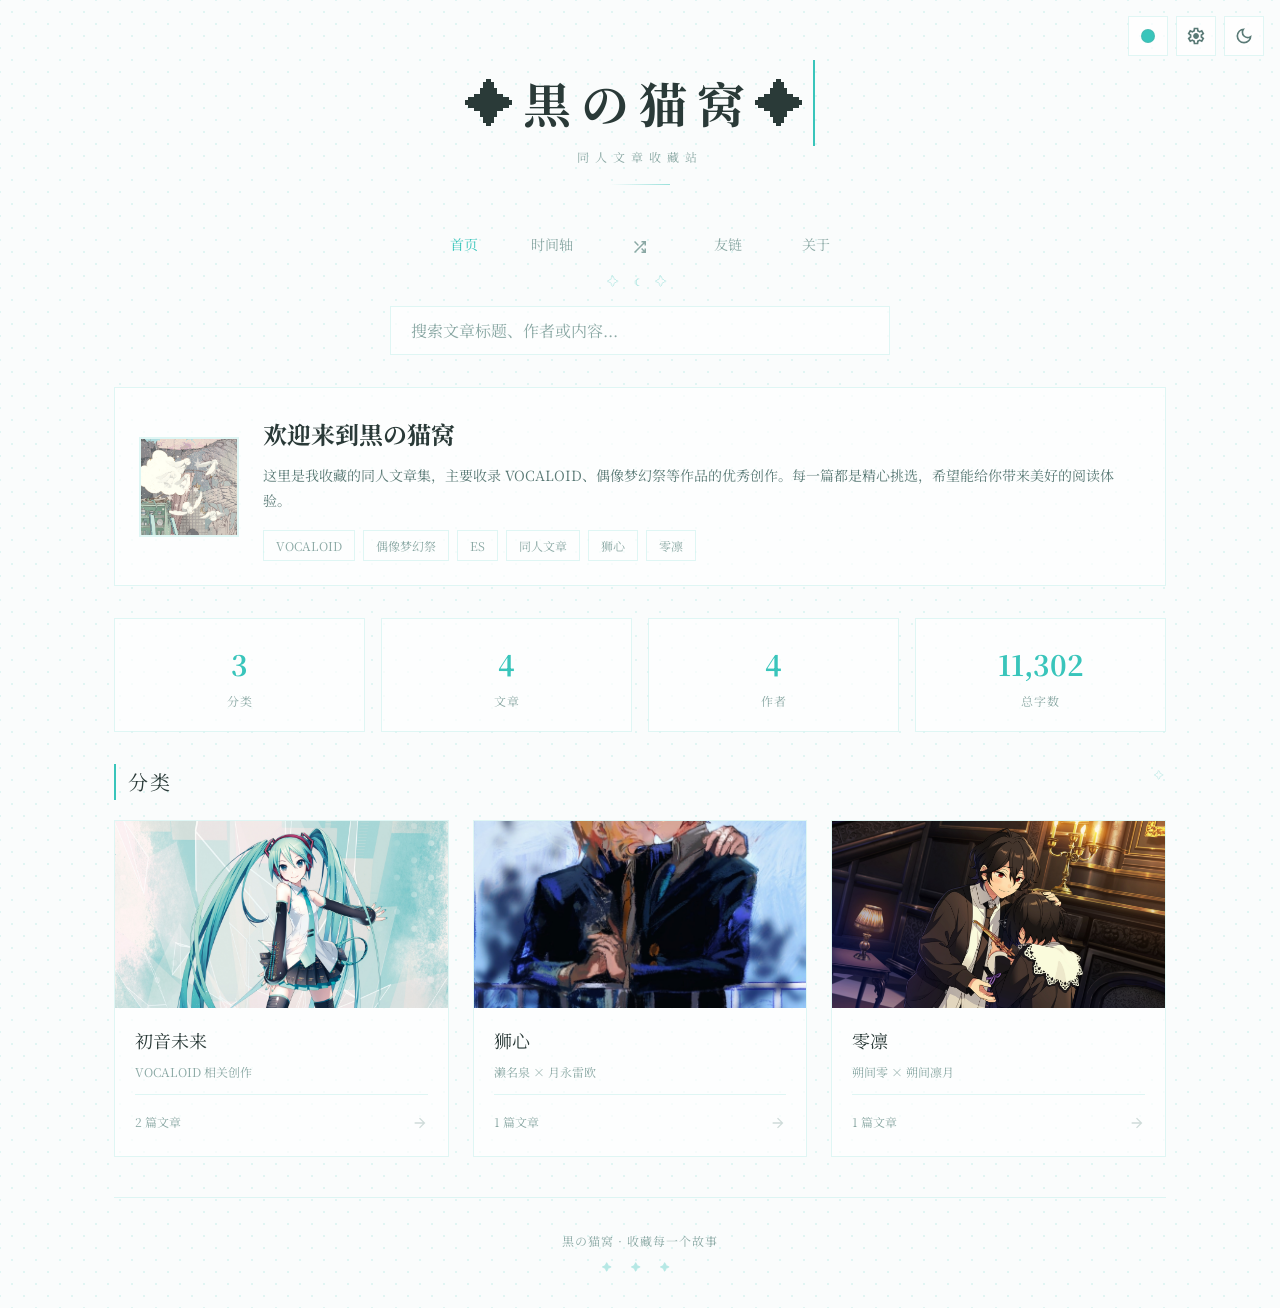
==== index.html @ bf590a75 "修复自定义下拉框滚轮滚动；加载动画恢复显示并增强对比度" ====
<!DOCTYPE html>
<!-- v2026.06.17 -->
<html lang="zh-CN" data-color-scheme="miku"><head>
<meta charset="UTF-8">
<meta name="viewport" content="width=device-width, initial-scale=1.0">
<link rel="icon" type="image/jpeg" href="favicon.jpg">
<meta property="og:title" content="黒の猫窝 - 同人文章收藏站">
<meta property="og:image" content="https://kuronya39.github.io/kuro-no-nekohouse/avatar.png">
<link rel="canonical" href="https://kuronya39.github.io/kuro-no-nekohouse/">
<link rel="preconnect" href="https://fonts.googleapis.com">
<link rel="preconnect" href="https://fonts.gstatic.com" crossorigin="">
<link href="https://fonts.googleapis.com/css2?family=Noto+Serif+SC:wght@400;700&amp;family=Noto+Sans+SC:wght@400;700&amp;family=LXGW+WenKai&amp;display=swap" rel="stylesheet">
<noscript>
<style>
  .loading-overlay { display: none !important; }
  .page { display: block !important; }
  .app-container { opacity: 1 !important; }
  body::after {
    content: '本站需要启用 JavaScript 才能正常运行。请在浏览器设置中开启 JavaScript 后刷新页面。';
    display: block; padding: 40px 20px; text-align: center;
    color: var(--accent-primary); font-size: 1rem; font-family: serif;
    background: #ffffff; position: fixed; inset: 0; z-index: 99999;
  }
</style>
</noscript>

<link rel="stylesheet" href="style.css">
<title>黒の猫窝 - 缓慢更新中</title></head>
<body>
<div class="loading-overlay" id="loadingOverlay">
  <div class="loading-stars" id="loadingStars">
    <span class="star">⋆</span>
    <span class="star"> </span>
    <span class="star">˚</span>
    <span class="star"> </span>
    <span class="star">✩</span>
    <span class="star"> </span>
    <span class="star">｡</span>
    <span class="star">˚</span>
    <span class="star"> </span>
    <span class="star">˚</span>
    <span class="star">☽</span>
    <span class="star">˚</span>
    <span class="star"> </span>
    <span class="star">˚</span>
    <span class="star">｡</span>
    <span class="star"> </span>
    <span class="star">✩</span>
    <span class="star"> </span>
    <span class="star">˚</span>
    <span class="star"> </span>
    <span class="star">⋆</span>
  </div>
  <div class="loading-text">LOADING</div>
  <div class="loading-ellipsis">
    <span class="ellipsis-dot">.</span>
    <span class="ellipsis-dot">.</span>
    <span class="ellipsis-dot">.</span>
  </div>
</div>
<div class="scroll-progress" id="scrollProgress" style="width: 0%;"></div>
<div class="top-toolbar">
  <div class="color-scheme-dropdown" id="colorSchemeDropdown">
    <button class="color-scheme-toggle" id="colorSchemeToggle" title="切换配色" aria-label="切换配色">
      <span class="scheme-current-dot" id="schemeCurrentDot" style="background:#39c5bb"></span>
    </button>
    <div class="color-scheme-menu" id="colorSchemeMenu">
      <button class="scheme-option active" data-scheme="miku" onclick="setColorScheme('miku')"><span class="scheme-dot" style="background:#39c5bb"></span>Miku 青</button>
      <button class="scheme-option" data-scheme="mono" onclick="setColorScheme('mono')"><span class="scheme-dot" style="background:linear-gradient(135deg,#111 50%,#eee 50%)"></span>墨黑白</button>
      <button class="scheme-option" data-scheme="rose" onclick="setColorScheme('rose')"><span class="scheme-dot" style="background:#F23172"></span>蔷薇粉</button>
      <button class="scheme-option" data-scheme="coral" onclick="setColorScheme('coral')"><span class="scheme-dot" style="background:linear-gradient(135deg,#ED6D52 50%,#BADBF2 50%)"></span>珊瑚橘</button>
      <button class="scheme-option" data-scheme="night" onclick="setColorScheme('night')"><span class="scheme-dot" style="background:linear-gradient(135deg,#001E44 50%,#46266E 50%)"></span>深夜蓝</button>
    </div>
  </div>
  <button class="admin-toggle" id="adminToggle" title="管理" aria-label="管理面板"><svg class="ms-icon" width="20" height="20" viewBox="0 -960 960 960" fill="currentColor" aria-hidden="true" focusable="false"><path d="m370-80-16-128q-13-5-24.5-12T307-235l-119 50L78-375l103-78q-1-7-1-13.5v-27q0-6.5 1-13.5L78-585l110-190 119 50q11-8 23-15t24-12l16-128h220l16 128q13 5 24.5 12t22.5 15l119-50 110 190-103 78q1 7 1 13.5v27q0 6.5-2 13.5l103 78-110 190-118-50q-11 8-23 15t-24 12L590-80H370Zm70-80h79l14-106q31-8 57.5-23.5T639-327l99 41 39-68-86-65q5-14 7-29.5t2-31.5q0-16-2-31.5t-7-29.5l86-65-39-68-99 42q-22-23-48.5-38.5T533-694l-13-106h-79l-14 106q-31 8-57.5 23.5T321-633l-99-41-39 68 86 64q-5 15-7 30t-2 32q0 16 2 31t7 30l-86 65 39 68 99-42q22 23 48.5 38.5T427-266l13 106Zm42-180q58 0 99-41t41-99q0-58-41-99t-99-41q-59 0-99.5 41T342-480q0 58 40.5 99t99.5 41Zm-2-140Z"/></svg></button>
  <button class="theme-toggle" id="themeToggle" title="切换主题" aria-label="切换主题"><svg class="ms-icon" width="20" height="20" viewBox="0 -960 960 960" fill="currentColor" aria-hidden="true" focusable="false"><path d="M480-120q-150 0-255-105T120-480q0-150 105-255t255-105q14 0 27.5 1t26.5 3q-41 29-65.5 75.5T444-660q0 90 63 153t153 63q55 0 101-24.5t75-65.5q2 13 3 26.5t1 27.5q0 150-105 255T480-120Zm0-80q88 0 158-48.5T740-375q-20 5-40 8t-40 3q-123 0-209.5-86.5T364-660q0-20 3-40t8-40q-78 32-126.5 102T200-480q0 116 82 198t198 82Zm-10-270Z"/></svg></button>
</div>
<button class="back-to-top" id="backToTop" title="返回顶部" aria-label="返回顶部"><svg class="ms-icon" width="20" height="20" viewBox="0 -960 960 960" fill="currentColor" aria-hidden="true" focusable="false"><path d="M440-160v-487L216-423l-56-57 320-320 320 320-56 57-224-224v487h-80Z"/></svg></button>

<!-- ARIA Live Region for screen readers -->
<div id="ariaLive" class="sr-only" aria-live="polite" aria-atomic="true"></div>

<!-- Login Modal -->
<div class="login-modal" id="loginModal" role="dialog" aria-modal="true" aria-labelledby="loginTitle">
  <div class="login-box">
    <h3 id="loginTitle">管理员验证</h3>
    <input type="password" id="adminPassword" placeholder="输入密码" aria-label="管理员密码">
    <button class="admin-btn" style="width:100%;margin:0;" onclick="doLogin()">进入管理</button>
    <p style="margin-top:12px;font-size:0.75rem;color:var(--text-muted);">请输入管理员密码</p>
  </div>
</div>

<!-- Admin Drawer -->
<div class="admin-drawer-overlay" id="adminOverlay" onclick="closeAdmin()"></div>
<div class="admin-drawer" id="adminDrawer" role="dialog" aria-modal="true" aria-labelledby="adminDrawerTitle">
  <div class="admin-drawer-header">
    <h3 id="adminDrawerTitle"><svg class="ms-icon" width="16" height="16" viewBox="0 -960 960 960" fill="currentColor" aria-hidden="true" focusable="false"><path d="m354-287 126-76 126 77-33-144 111-96-146-13-58-136-58 135-146 13 111 97-33 143ZM233-120l65-281L80-590l288-25 112-265 112 265 288 25-218 189 65 281-247-149-247 149Zm247-350Z"/></svg> 管理面板</h3>
    <button class="admin-drawer-close" onclick="closeAdmin()" aria-label="关闭管理面板"><svg class="ms-icon" width="16" height="16" viewBox="0 -960 960 960" fill="currentColor" aria-hidden="true" focusable="false"><path d="m256-200-56-56 224-224-224-224 56-56 224 224 224-224 56 56-224 224 224 224-56 56-224-224-224 224Z"/></svg></button>
  </div>
  <div class="admin-drawer-body">
    <div class="admin-tabs" style="flex-wrap:wrap;">
      <button class="admin-tab active" onclick="switchAdminTab(this, 'site')">站点设置</button>
      <button class="admin-tab" onclick="switchAdminTab(this, 'categories')">分类管理</button>
      <button class="admin-tab" onclick="switchAdminTab(this, 'add')">添加文章</button>
      <button class="admin-tab" onclick="switchAdminTab(this, 'edit')">编辑文章</button>
      <button class="admin-tab" onclick="switchAdminTab(this, 'about')">关于页</button>
      <button class="admin-tab" onclick="switchAdminTab(this, 'timeline')">时间轴</button>
      <button class="admin-tab" onclick="switchAdminTab(this, 'links')">友链</button>
    </div>
    <div class="admin-io-bar">
      <span id="githubSyncStatus" style="font-size: 0.75rem; color: var(--accent-primary);">● 已同步</span>
      <button class="admin-btn small" onclick="exportData()">导出数据</button>
      <button class="admin-btn small secondary" onclick="document.getElementById('importFile').click()">导入数据</button>
      <input type="file" id="importFile" accept=".json" style="display:none" onchange="importData(event)">
    </div>
    <div class="admin-token-bar">
      <label style="font-size:0.7rem;color:var(--text-muted);white-space:nowrap;">GitHub 令牌</label>
      <input type="password" id="githubTokenInput" placeholder="ghp_..." style="flex:1;padding:4px 8px;font-size:0.75rem;border:1px solid var(--border-light);background:var(--bg-primary);color:var(--text-primary);font-family:monospace;">
      <button class="admin-btn small" onclick="saveGitHubToken()">保存令牌</button>
    </div>

    <!-- Tab: 站点设置 -->
    <div class="admin-tab-content active" id="adminTabSite">
      <div class="admin-section-group">
        <div class="admin-section-title">基本信息</div>
        <div class="admin-about-section">
          <label>站点名称</label>
          <input type="text" id="cfgSiteName" placeholder="站点名称">
        </div>
        <div class="admin-about-section">
          <label>站点副标题</label>
          <input type="text" id="cfgSiteSubtitle" placeholder="站点副标题">
        </div>
        <div class="admin-about-section">
          <label>首页标题</label>
          <input type="text" id="cfgHeroTitle" placeholder="欢迎来到...">
        </div>
        <div class="admin-about-section">
          <label>首页介绍</label>
          <textarea id="cfgHeroDesc" placeholder="首页介绍文字" style="min-height:60px;resize:vertical;"></textarea>
        </div>
        <div class="admin-about-section">
          <label>首页标签 <span style="color:var(--text-muted);font-size:0.7rem;">用逗号分隔</span></label>
          <input type="text" id="cfgHeroTags" placeholder="VOCALOID,偶像梦幻祭,ES">
        </div>
        <div class="admin-about-section">
          <label>页脚文字</label>
          <input type="text" id="cfgFooterText" placeholder="页脚文字">
        </div>
      </div>
      </div>
      <button class="admin-btn" onclick="saveSiteConfig()">保存站点设置</button>
    </div>

    <!-- Tab: 分类管理 -->
    <div class="admin-tab-content" id="adminTabCategories">
      <div id="adminCategoryList"></div>
      <div style="margin-top:16px;padding-top:16px;border-top:1px solid var(--border-light);">
        <div class="admin-section-title" style="margin-bottom:12px;">添加新分类</div>
        <div class="admin-about-section">
          <label>分类 ID <span style="color:var(--text-muted);font-size:0.7rem;">英文，如 miku</span></label>
          <input type="text" id="newCatId" placeholder="miku">
        </div>
        <div class="admin-about-section">
          <label>分类名称</label>
          <input type="text" id="newCatName" placeholder="初音未来">
        </div>
        <div class="admin-about-section">
          <label>分类描述</label>
          <input type="text" id="newCatDesc" placeholder="VOCALOID 相关创作">
        </div>
        <button class="admin-btn" onclick="addCategory()">添加分类</button>
      </div>
    </div>

    <!-- Tab: 添加文章 -->
    <div class="admin-tab-content" id="adminTabAdd">
      <div class="admin-form-row">
        <label>文章标题 <span style="color:var(--accent-rose);font-size:0.7rem;">*必填</span></label>
        <input type="text" id="adminTitle" placeholder="输入文章的标题">
      </div>
      <div class="admin-form-row">
        <label>作者名字 <span style="color:var(--accent-rose);font-size:0.7rem;">*必填</span></label>
        <input type="text" id="adminAuthor" placeholder="输入作者的名字">
      </div>
      <div class="admin-form-row">
        <label>所属分类 <span style="color:var(--text-muted);font-size:0.7rem;">选择文章属于哪个圈子</span></label>
        <select id="adminCategory"></select>
      </div>
      <div class="admin-form-row">
        <label>标签 <span style="color:var(--text-muted);font-size:0.7rem;">用逗号分隔多个标签，如：甜文,短篇,HE</span></label>
        <input type="text" id="adminTags" placeholder="甜文,短篇">
      </div>
      <div class="admin-form-row">
        <label>前言/备注 <span style="color:var(--text-muted);font-size:0.7rem;">可选，会在正文前显示</span></label>
        <textarea id="adminPreface" class="admin-textarea" placeholder="输入前言或备注（可选）" rows="3"></textarea>
      </div>
      <div class="admin-form-row">
        <label>字数 <span id="wordCountHint" style="color:var(--accent-primary);font-size:0.7rem;">已自动计算：0 字</span></label>
        <input type="number" id="adminWords" placeholder="留空则自动计算" readonly="" style="background:var(--bg-secondary);color:var(--text-muted);">
      </div>
      <!-- 章节管理区域 -->
      <div class="admin-form-row">
        <label>章节管理 <span style="color:var(--text-muted);font-size:0.7rem;">管理文章的章节内容</span></label>
        <div class="chapter-manager" id="addChapterManager">
          <div class="chapter-manager-title">
            <span>章节列表</span>
            <button class="chapter-add-btn" style="width:auto;" onclick="addChapterField('add')">+ 添加章节</button>
          </div>
          <div id="addChapterList"></div>
        </div>
      </div>
      <button class="admin-btn" onclick="addNovel()">添加文章</button>
      <button class="admin-btn secondary" onclick="clearAdminForm()">清空</button>
    </div>

    <!-- Tab: 编辑文章 -->
    <div class="admin-tab-content" id="adminTabEdit">
      <div id="adminEditNovelList"></div>
    </div>

    <!-- Tab: 关于页 -->
    <div class="admin-tab-content" id="adminTabAbout">
      <div class="admin-about-section">
        <label>圈名</label>
        <input type="text" id="aboutCircleName" placeholder="例如：黒 / 黑喵子">
      </div>
      <div class="admin-about-section">
        <label>个人简介</label>
        <input type="text" id="aboutBio" placeholder="例如：@kuro_nekoko · 同人文章收藏">
      </div>
      <div class="admin-section-group">
        <div class="admin-section-title">VOCALOID</div>
        <div id="adminVocaloidTags"></div>
        <button class="admin-btn" style="margin-top:8px;padding:6px 14px;font-size:0.8rem;" onclick="addInterestTag('vocaloid')">+ 添加标签</button>
      </div>
      <div class="admin-section-group">
        <div class="admin-section-title">偶像梦幻祭</div>
        <div id="adminEnsembleTags"></div>
        <button class="admin-btn" style="margin-top:8px;padding:6px 14px;font-size:0.8rem;" onclick="addInterestTag('ensemble')">+ 添加标签</button>
      </div>
      <div class="admin-section-group">
        <div class="admin-section-title">NITRO+CHiRAL</div>
        <div id="adminNitroTags"></div>
        <button class="admin-btn" style="margin-top:8px;padding:6px 14px;font-size:0.8rem;" onclick="addInterestTag('nitro')">+ 添加标签</button>
      </div>
      <div class="admin-about-section"><label>其他兴趣</label><input type="text" id="aboutOther"></div>
      <div class="admin-section-group">
        <div class="admin-section-title">社交链接</div>
        <div class="admin-about-section"><label>QQ</label><input type="text" id="aboutLinkQQ"></div>
        <div class="admin-about-section"><label>哔哩哔哩</label><input type="text" id="aboutLinkBili"></div>
        <div class="admin-about-section"><label>GitHub</label><input type="text" id="aboutLinkGithub"></div>
        <div class="admin-about-section"><label>微博</label><input type="text" id="aboutLinkWeibo"></div>
        <div class="admin-about-section"><label>小红书</label><input type="text" id="aboutLinkXiaohongshu"></div>
        <div class="admin-about-section"><label>X</label><input type="text" id="aboutLinkX"></div>
      </div>
      <button class="admin-btn" onclick="saveAboutData()">保存关于页</button>
    </div>

    <!-- Tab: 时间轴 -->
    <div class="admin-tab-content" id="adminTabTimeline">
      <div id="adminTimelineList"></div>
      <div style="margin-top:16px;padding-top:16px;border-top:1px solid var(--border-light);">
        <div class="admin-section-title" style="margin-bottom:12px;">添加新事件</div>
        <div class="admin-about-section"><label>日期</label><input type="date" id="newTlDate"></div>
        <div class="admin-about-section"><label>标题</label><input type="text" id="newTlTitle" placeholder="事件标题"></div>
        <div class="admin-about-section"><label>描述</label><input type="text" id="newTlDesc" placeholder="事件描述"></div>
        <button class="admin-btn" onclick="addTimelineEvent()">添加事件</button>
      </div>
    </div>

    <!-- Tab: 友链 -->
    <div class="admin-tab-content" id="adminTabLinks">
      <div id="adminLinksList"></div>
      <div style="margin-top:16px;padding-top:16px;border-top:1px solid var(--border-light);">
        <div class="admin-section-title" style="margin-bottom:12px;">添加新友链</div>
        <div class="admin-about-section"><label>名称</label><input type="text" id="newLinkTitle" placeholder="站点名称"></div>
        <div class="admin-about-section"><label>图标文字 <span style="color:var(--text-muted);font-size:0.7rem;">2-3个字</span></label><input type="text" id="newLinkIcon" placeholder="LOF"></div>
        <div class="admin-about-section"><label>描述</label><input type="text" id="newLinkDesc" placeholder="站点描述"></div>
        <div class="admin-about-section"><label>链接</label><input type="text" id="newLinkUrl" placeholder="https://..."></div>
        <button class="admin-btn" onclick="addLink()">添加友链</button>
      </div>
    </div>

  </div>


<div class="app-container">
  <header class="site-header">
    <h1 class="site-title kinetic-text" id="siteTitleEl" style="overflow: visible; white-space: normal; border-right: none; animation: auto ease 0s 1 normal none running none;"><span>✦</span><span>黒</span><span>の</span><span>猫</span><span>窝</span><span>✦</span></h1>
    <p class="site-subtitle" id="siteSubtitleEl">缓慢更新中</p>
    <div class="site-divider"></div>
  </header>

  <nav class="nav-bar" role="navigation" aria-label="主导航">
    <button class="nav-btn active" data-page="home">首页</button>
    <button class="nav-btn" data-page="timeline">时间轴</button>
    <button class="nav-btn random-btn" onclick="goToRandomNovel()" title="随机文章"><svg class="ms-icon" width="18" height="18" viewBox="0 -960 960 960" fill="currentColor" aria-hidden="true" focusable="false"><path d="M560-160v-80h104L537-367l57-57 126 126v-102h80v240H560Zm-344 0-56-56 504-504H560v-80h240v240h-80v-104L216-160Zm151-377L160-744l56-56 207 207-56 56Z"/></svg></button>
    <button class="nav-btn" data-page="links">友链</button>
    <button class="nav-btn" data-page="about">关于</button>
  </nav>

  <main id="main-content" tabindex="-1">
  <!-- ===== HOME PAGE ===== -->
  <section class="page active" id="page-home" aria-label="首页">
    <div class="search-container">
      <input type="text" class="search-input" id="searchInput" placeholder="搜索文章标题、作者或内容..." aria-label="搜索文章">
      <span class="search-icon" aria-hidden="true"></span>
      <div class="search-results" id="searchResults"><div class="search-empty">没有找到匹配的内容</div></div>
    </div>

    <div class="hero-section" id="heroSection" style="opacity: 1; transition: opacity 0.6s cubic-bezier(0.16, 1, 0.3, 1);">
      <img class="hero-avatar avatar-wrapper" src="avatar.png" alt="头像" style="opacity: 1; transform: scale(1) rotate(0deg); transition: opacity 0.5s cubic-bezier(0.34, 1.56, 0.64, 1), transform 0.6s cubic-bezier(0.34, 1.56, 0.64, 1);">
      <div class="hero-content" style="opacity: 1; transform: translateY(0px); transition: opacity 0.5s, transform 0.5s cubic-bezier(0.16, 1, 0.3, 1);">
        <h2 id="heroTitle">欢迎来到黒の猫窝</h2>
        <p id="heroDesc">目前主要用于存放小说。</p>
        <div class="hero-tags" id="heroTags" style="opacity: 1; transform: translateY(0px); transition: opacity 0.5s, transform 0.5s cubic-bezier(0.16, 1, 0.3, 1);"><span class="hero-tag">初音未来</span><span class="hero-tag">狮心</span><span class="hero-tag">零凛</span></div>
      </div>
    </div>

    <div class="stats-row" id="statsRow"><div class="stat-item visible" style="opacity: 1; transform: translateY(0px); transition: opacity 0.5s, transform 0.5s;"><div class="stat-number" data-target="6" data-format="0">6</div><div class="stat-label">分类</div></div><div class="stat-item visible" style="opacity: 1; transform: translateY(0px); transition: opacity 0.5s, transform 0.5s;"><div class="stat-number" data-target="6" data-format="0">6</div><div class="stat-label">文章</div></div><div class="stat-item visible" style="opacity: 1; transform: translateY(0px); transition: opacity 0.5s, transform 0.5s;"><div class="stat-number" data-target="6" data-format="0">6</div><div class="stat-label">作者</div></div><div class="stat-item visible" style="opacity: 1; transform: translateY(0px); transition: opacity 0.5s, transform 0.5s;"><div class="stat-number" data-target="40889" data-format="1">40,889</div><div class="stat-label">总字数</div></div></div>

    <div class="section-title">分类</div>
    <div class="category-grid" id="categoryGrid"><div class="category-card" role="button" tabindex="0" aria-label="初音未来分类，2篇文章" style="opacity: 1; transform: translateY(0px); transition: opacity 0.5s, transform 0.5s;"><img src="miku.jpg" alt="初音未来分类封面" class="category-image"><div class="category-body">
      <div class="category-name">初音未来</div>
      <div class="category-desc">VOCALOID 相关创作</div>
      <div class="category-footer">
        <span class="category-count">2 篇文章</span>
        <span class="category-arrow"><svg class="ms-icon" width="16" height="16" viewBox="0 -960 960 960" fill="currentColor" aria-hidden="true" focusable="false"><path d="M647-440H160v-80h487L423-744l57-56 320 320-320 320-57-56 224-224Z"/></svg></span>
      </div>
    </div></div><div class="category-card" role="button" tabindex="0" aria-label="狮心分类，1篇文章" style="opacity: 1; transform: translateY(0px); transition: opacity 0.5s, transform 0.5s;"><img src="izumileo.jpg" alt="狮心分类封面" class="category-image"><div class="category-body">
      <div class="category-name">狮心</div>
      <div class="category-desc">濑名泉 × 月永雷欧</div>
      <div class="category-footer">
        <span class="category-count">1 篇文章</span>
        <span class="category-arrow"><svg class="ms-icon" width="16" height="16" viewBox="0 -960 960 960" fill="currentColor" aria-hidden="true" focusable="false"><path d="M647-440H160v-80h487L423-744l57-56 320 320-320 320-57-56 224-224Z"/></svg></span>
      </div>
    </div></div><div class="category-card" role="button" tabindex="0" aria-label="零凛分类，2篇文章" style="opacity: 1; transform: translateY(0px); transition: opacity 0.5s, transform 0.5s;"><img src="reiritsu.jpg" alt="零凛分类封面" class="category-image"><div class="category-body">
      <div class="category-name">零凛</div>
      <div class="category-desc">朔间零 × 朔间凛月</div>
      <div class="category-footer">
        <span class="category-count">2 篇文章</span>
        <span class="category-arrow"><svg class="ms-icon" width="16" height="16" viewBox="0 -960 960 960" fill="currentColor" aria-hidden="true" focusable="false"><path d="M647-440H160v-80h487L423-744l57-56 320 320-320 320-57-56 224-224Z"/></svg></span>
      </div>
    </div></div><div class="category-card" role="button" tabindex="0" aria-label="六甲央田分类，1篇文章" style="opacity: 1; transform: translateY(0px); transition: opacity 0.5s, transform 0.5s;"><img src="vol6.jpg" alt="六甲央田分类封面" class="category-image"><div class="category-body">
      <div class="category-name">六甲央田</div>
      <div class="category-desc">六甲绫人 × 央田寻</div>
      <div class="category-footer">
        <span class="category-count">1 篇文章</span>
        <span class="category-arrow"><svg class="ms-icon" width="16" height="16" viewBox="0 -960 960 960" fill="currentColor" aria-hidden="true" focusable="false"><path d="M647-440H160v-80h487L423-744l57-56 320 320-320 320-57-56 224-224Z"/></svg></span>
      </div>
    </div></div><div class="category-card" role="button" tabindex="0" aria-label="什三地球分类，0篇文章" style="opacity: 1; transform: translateY(0px); transition: opacity 0.5s, transform 0.5s;"><img src="vol13.jpg" alt="什三地球分类封面" class="category-image"><div class="category-body">
      <div class="category-name">什三地球</div>
      <div class="category-desc">炼谷什三 × 山本地球</div>
      <div class="category-footer">
        <span class="category-count">0 篇文章</span>
        <span class="category-arrow"><svg class="ms-icon" width="16" height="16" viewBox="0 -960 960 960" fill="currentColor" aria-hidden="true" focusable="false"><path d="M647-440H160v-80h487L423-744l57-56 320 320-320 320-57-56 224-224Z"/></svg></span>
      </div>
    </div></div><div class="category-card" role="button" tabindex="0" aria-label="海岛统吾分类，0篇文章" style="opacity: 1; transform: translateY(0px); transition: opacity 0.5s, transform 0.5s;"><img src="vol15.jpg" alt="海岛统吾分类封面" class="category-image"><div class="category-body">
      <div class="category-name">海岛统吾</div>
      <div class="category-desc">高江统吾 × 海岛涟</div>
      <div class="category-footer">
        <span class="category-count">0 篇文章</span>
        <span class="category-arrow"><svg class="ms-icon" width="16" height="16" viewBox="0 -960 960 960" fill="currentColor" aria-hidden="true" focusable="false"><path d="M647-440H160v-80h487L423-744l57-56 320 320-320 320-57-56 224-224Z"/></svg></span>
      </div>
    </div></div></div>
  </section>

  <!-- ===== CATEGORY PAGE ===== -->
  <section class="page" id="page-category" aria-label="分类页面">
    <button class="back-btn" onclick="showPage('home')">← 返回</button>
    <div id="categoryHeroContainer"></div>
    <div class="page-header">
      <h2 id="categoryTitle"></h2>
      <p id="categoryDesc"></p>
    </div>

    <div class="content-with-sidebar">
      <div class="main-content">
        <div class="author-filter" id="authorFilter"></div>
        <div class="sort-bar">
          <span class="sort-label">排序：</span>
          <button class="sort-btn active" data-sort="default">按首字母</button>
          <button class="sort-btn" data-sort="date">按时间</button>
          <button class="sort-btn" data-sort="words">按字数</button>
          <button class="sort-btn sort-order-btn" id="sortOrderBtn" title="切换升序/降序">↓ 降序</button>
        </div>
        <div class="novel-list" id="novelList"></div>
      </div>
      <aside class="sidebar" id="categorySidebar"></aside>
    </div>
  </section>

  <!-- ===== READER PAGE ===== -->
  <section class="page" id="page-reader" aria-label="阅读页面">
    <button class="back-btn" onclick="backToCategory()">← 返回</button>
    <div class="reader-container">
      <div class="reader-header">
        <span class="reader-category-tag" id="readerCategory"></span>
        <h2 class="reader-title" id="readerTitle"></h2>
        <p class="reader-meta" id="readerMeta"></p>
        <p class="reader-author" id="readerAuthor"></p>
        <div class="reader-actions">
      <button class="reader-action-btn" id="shareBtn" onclick="copyShareLink()">复制链接</button>
        </div>
      </div>
      <div class="reader-settings">
        <div class="settings-header" onclick="toggleSettings()">
          <span class="settings-title">阅读设置</span>
          <span class="settings-toggle" id="settingsToggle">▼</span>
        </div>
        <div class="settings-panel" id="settingsPanel">
          <div class="settings-row" id="chapterSelectRow" style="display:none;">
            <span class="settings-label">章节</span>
            <select id="chapterSelect" class="settings-select" onchange="scrollBehavior='keep';showNovel(currentNovelIndex, parseInt(this.value))"></select>
          </div>
          <div class="settings-row">
            <span class="settings-label">字体</span>
            <select id="fontFamilySelect" class="settings-select" onchange="setReaderFont(this.value)" style="flex:1;">
              <option value="">思源宋体</option>
              <option value="'LXGWWenKai', cursive">霞鹜文楷</option>
              <option value="'SourceHanSansCN', sans-serif">思源黑体</option>
              <option value="'ZhuqueFangsong', serif">朱雀仿宋</option>
              <option value="'MiSans', sans-serif">MiSans</option>
            </select>
          </div>
          <div class="settings-row">
            <span class="settings-label">字号</span>
            <input type="range" class="settings-slider" id="fontSizeSlider" min="14" max="24" step="1" value="16" aria-label="调整字号">
            <span class="settings-value" id="fontSizeValue">16px</span>
          </div>
          <div class="settings-row">
            <span class="settings-label">行距</span>
            <input type="range" class="settings-slider" id="lineHeightSlider" min="1.5" max="2.5" step="0.1" value="1.9" aria-label="调整行距">
            <span class="settings-value" id="lineHeightValue">1.9</span>
          </div>
          <div class="settings-btns">
            <button class="settings-btn" onclick="setReaderStyle('default')">默认</button>
            <button class="settings-btn" onclick="setReaderStyle('compact')">紧凑</button>
            <button class="settings-btn" onclick="setReaderStyle('relaxed')">宽松</button>
          </div>
        </div>
      </div>
      <div class="reader-content" id="readerContent"></div>
      <div class="reader-nav">
        <button class="reader-nav-btn" id="prevNovel">← 上一章</button>
        <button class="reader-nav-btn" id="readerEditBtn" style="display:none;" onclick="toggleReaderEdit()">编辑排版</button>
        <button class="reader-nav-btn" onclick="backToCategory()">返回列表</button>
        <button class="reader-nav-btn" id="nextNovel">下一章 →</button>
      </div>
      <div id="readerEditPanel" style="display:none;padding:16px;background:var(--bg-card);border:1px solid var(--border-light);border-radius:var(--radius-sm);margin-top:16px;margin-bottom:16px;">
        <h4 style="margin-bottom:12px;font-family:var(--font-display);">编辑排版</h4>
        <input type="text" id="readerEditTitle" placeholder="章节标题" style="width:100%;padding:8px;border:1px solid var(--border-light);background:var(--bg-primary);color:var(--text-primary);font-family:var(--font-serif);margin-bottom:8px;border-radius:var(--radius-sm);">
        <div style="display:flex;gap:6px;margin-bottom:8px;align-items:center;">
          <button class="admin-small-btn" onclick="insertEditAlign('left')" title="左对齐"><svg class="ms-icon" width="14" height="14" viewBox="0 -960 960 960" fill="currentColor" aria-hidden="true" focusable="false"><path d="M120-120v-80h720v80H120Zm0-160v-80h480v80H120Zm0-160v-80h720v80H120Zm0-160v-80h480v80H120Zm0-160v-80h720v80H120Z"/></svg>左</button>
          <button class="admin-small-btn" onclick="insertEditAlign('center')" title="居中"><svg class="ms-icon" width="14" height="14" viewBox="0 -960 960 960" fill="currentColor" aria-hidden="true" focusable="false"><path d="M120-120v-80h720v80H120Zm160-160v-80h400v80H280ZM120-440v-80h720v80H120Zm160-160v-80h400v80H280ZM120-760v-80h720v80H120Z"/></svg>中</button>
          <button class="admin-small-btn" onclick="insertEditAlign('right')" title="右对齐"><svg class="ms-icon" width="14" height="14" viewBox="0 -960 960 960" fill="currentColor" aria-hidden="true" focusable="false"><path d="M120-760v-80h720v80H120Zm240 160v-80h480v80H360ZM120-440v-80h720v80H120Zm240 160v-80h480v80H360ZM120-120v-80h720v80H120Z"/></svg>右</button>
        </div>
        <textarea id="readerEditContent" rows="8" placeholder="章节内容（支持 **粗体**、*斜体*、---分隔线、&lt;&lt;&lt;居中&gt;&gt;&gt;、[[[右对齐]]]）" style="width:100%;padding:8px;border:1px solid var(--border-light);background:var(--bg-primary);color:var(--text-primary);font-family:var(--font-serif);resize:vertical;margin-bottom:8px;border-radius:var(--radius-sm);"></textarea>
        <div style="display:flex;gap:8px;">
          <button class="admin-small-btn" onclick="previewMarkdown()">预览Markdown</button>
          <button class="admin-small-btn" onclick="saveReaderEdit()">保存</button>
          <button class="admin-small-btn cancel" onclick="document.getElementById('readerEditPanel').style.display='none'">关闭</button>
        </div>
        <div id="readerEditPreview" style="display:none;margin-top:12px;padding:12px;background:var(--bg-primary);border:1px solid var(--border-light);border-radius:var(--radius-sm);"></div>
      </div>
    </div>
  </section>

  <!-- ===== TIMELINE PAGE ===== -->
  <section class="page" id="page-timeline" aria-label="时间轴">
    <div class="section-title">时间轴</div>
    <div class="timeline" id="timelineList"><div class="timeline-item" style="animation: 0.5s ease 0s 1 normal both running staggerFadeIn;">
      <div class="timeline-date">2026-06-17</div>
      <div class="timeline-title">修bug</div>
      <div class="timeline-desc">把影响使用的bug基本修完了。</div>
    </div><div class="timeline-item" style="animation: 0.5s ease 0.1s 1 normal both running staggerFadeIn;">
      <div class="timeline-date">2026-06-10</div>
      <div class="timeline-title">网站上线</div>
      <div class="timeline-desc">黒の猫窝正式对外开放。</div>
    </div></div>
  </section>

  

  <!-- ===== LINKS PAGE ===== -->
  <section class="page" id="page-links" aria-label="友情链接">
    <div class="section-title">友情链接</div>
    <div class="links-grid" id="linksGrid"><a href="https://www.lofter.com/" class="link-card" target="_blank" rel="noopener noreferrer" style="animation: 0.5s ease 0s 1 normal both running staggerFadeIn;">
      <div class="link-icon" aria-hidden="true"><span aria-hidden="true">LOF</span></div>
      <h4>LOFTER</h4>
      <p>LOFTER 主页</p>
    </a><a href="https://archiveofourown.org/" class="link-card" target="_blank" rel="noopener noreferrer" style="animation: 0.5s ease 0.1s 1 normal both running staggerFadeIn;">
      <div class="link-icon" aria-hidden="true"><span aria-hidden="true">AO3</span></div>
      <h4>AO3</h4>
      <p>Archive of Our Own</p>
    </a><a href="https://w.atwiki.jp/vocaloid/" class="link-card" target="_blank" rel="noopener noreferrer" style="animation: 0.5s ease 0.2s 1 normal both running staggerFadeIn;">
      <div class="link-icon" aria-hidden="true"><span aria-hidden="true">Wiki</span></div>
      <h4>Vocaloid Wiki</h4>
      <p>Vocaloid 中文维基</p>
    </a><a href="https://zh.moegirl.org.cn/" class="link-card" target="_blank" rel="noopener noreferrer" style="animation: 0.5s ease 0.3s 1 normal both running staggerFadeIn;">
      <div class="link-icon" aria-hidden="true"><span aria-hidden="true">萌</span></div>
      <h4>萌娘百科</h4>
      <p>万物皆可萌的百科全书</p>
    </a></div>
  </section>

  <!-- ===== ABOUT PAGE - New Profile Style ===== -->
  <section class="page" id="page-about" aria-label="关于页面">
    <div class="about-profile" id="aboutProfile"><div class="about-header-card">
    <img class="about-avatar" src="avatar.png" alt="头像">
    <h2>黒 / 黑喵子</h2>
    <p class="about-handle">20↑ 社畜</p>
    <div class="social-links">
      <a href="https://space.bilibili.com/3318554" class="social-link" target="_blank" rel="noopener noreferrer"><span class="social-icon" aria-hidden="true"><img src="https://www.bilibili.com/favicon.ico" width="16" height="16" style="vertical-align:middle;" onerror="this.style.display='none'"></span> 哔哩哔哩</a><a href="https://github.com/KuroNya39" class="social-link" target="_blank" rel="noopener noreferrer"><span class="social-icon" aria-hidden="true"><img src="https://github.com/favicon.ico" width="16" height="16" style="vertical-align:middle;" onerror="this.style.display='none'"></span> GitHub</a><a href="https://user.qzone.qq.com/1395507041" class="social-link" target="_blank" rel="noopener noreferrer"><span class="social-icon" aria-hidden="true"><img src="https://qzone.qq.com/favicon.ico" width="16" height="16" style="vertical-align:middle;" onerror="this.style.display='none'"></span> QQ空间</a><a href="https://weibo.com/u/5031602926" class="social-link" target="_blank" rel="noopener noreferrer"><span class="social-icon" aria-hidden="true"><img src="https://weibo.com/favicon.ico" width="16" height="16" style="vertical-align:middle;" onerror="this.style.display='none'"></span> 微博</a><a href="https://xhslink.com/m/7bBjGbLWBGT" class="social-link" target="_blank" rel="noopener noreferrer"><span class="social-icon" aria-hidden="true"><img src="https://www.xiaohongshu.com/favicon.ico" width="16" height="16" style="vertical-align:middle;" onerror="this.style.display='none'"></span> 小红书</a><a href="https://x.com/KuroNya39" class="social-link" target="_blank" rel="noopener noreferrer"><span class="social-icon" aria-hidden="true"><img src="https://abs.twimg.com/favicons/twitter.3.ico" width="16" height="16" style="vertical-align:middle;" onerror="this.style.display='none'"></span> X</a>
    </div>
  </div><div class="interest-section"><div class="interest-card">
      <h3>VOCALOID</h3>
      <div class="interest-content"><div><span class="label">声库</span><span class="value">miku &gt; &gt; &gt; 音街ウナ &gt; Rana</span></div><div><span class="label">P主</span><span class="value">Mitchie M / Giga</span></div><div><span class="label">画师</span><span class="value">ixima</span></div></div>
    </div></div><div class="interest-section"><div class="interest-card">
      <h3>偶像梦幻祭</h3>
      <div class="interest-content"><div><span class="label">主推</span><span class="value">leo &gt; &gt; &gt; 凛月 &gt; 零=泉</span></div><div><span class="label">好感</span><span class="value">mika/夏目/晃牙/彩/宙</span></div><div><span class="label">CP</span><span class="value">狮心/零凛</span></div><div><span class="value">雷leo司/泉真，其他杂食</span></div></div>
    </div></div><div class="interest-section"><div class="interest-card">
      <h3>NITRO+CHiRAL</h3>
      <div class="interest-content"><div><span class="value">主Slow Damage，towa单推</span></div><div><span class="value">系列作补完中</span></div></div>
    </div></div><div class="interest-section"><div class="interest-card">
      <h3>其他</h3>
      <div class="interest-content"><div><span class="value">电子琴 / MMD / 手帐 / 爵士乐 / 普罗米亚 / 创作BL / 快新 / 梅露可物语 / 男子高校生、はじめての / 玉桂狗 / 文具 / 少女歌剧</span></div></div>
    </div></div></div>
  </section>
  </main>

  <footer class="site-footer">
    <p id="footerText">黒の猫窝 · (=・ω・=)</p>
    <p class="footer-stars" aria-hidden="true">✦ ✦ ✦</p>
  </footer>
</div>


<script src="app.js"></script>

</body></html>
---- style.css ----
/* ===== LOCAL FONTS (按需加载，见 app.js loadFontFace) ===== */

/* ===== GOTHIC SCROLLBAR ===== */
::-webkit-scrollbar { width: 6px; }
::-webkit-scrollbar-track { background: var(--bg-primary); }
::-webkit-scrollbar-thumb { background: var(--accent-primary); border-radius: var(--radius-sm); }
::-webkit-scrollbar-thumb:hover { background: var(--accent-primary-light); }
* { scrollbar-width: thin; scrollbar-color: var(--accent-primary) var(--bg-primary); outline: none; }
*:focus-visible { outline: 2px solid var(--accent-primary); outline-offset: 2px; }

/* ===== LIGHT MODE - Pixiv Style ===== */
/* Global form element reset - consistent font and no border-radius */
input, select, textarea, button {
  font-family: var(--font-serif);
  border-radius: var(--radius-sm);
  -webkit-appearance: none;
  -moz-appearance: none;
  appearance: none;
}
select {
  background-image: url("data:image/svg+xml,%3Csvg xmlns='http://www.w3.org/2000/svg' width='10' height='6'%3E%3Cpath d='M0 0l5 6 5-6z' fill='%23999'/%3E%3C/svg%3E");
  background-repeat: no-repeat;
  background-position: right 10px center;
  padding-right: 28px;
}
.ms-icon { display: inline-block; vertical-align: middle; flex-shrink: 0; }

:root {
  /* Spacing System (base: 8px) */
  --space-xs: 4px;
  --space-sm: 8px;
  --space-md: 12px;
  --space-base: 16px;
  --space-lg: 20px;
  --space-xl: 24px;
  --space-2xl: 32px;
  --space-3xl: 40px;
  --space-4xl: 48px;
  /* Gap Scale */
  --gap-compact: 8px;
  --gap-standard: 12px;
  --gap-relaxed: 16px;

  --bg-primary: #fafcfc;
  --bg-secondary: #f0f5f5;
  --bg-card: rgba(255, 255, 255, 0.7);
  --nav-bg: rgba(250, 252, 252, 0.9);
  --bg-card-hover: rgba(255, 255, 255, 0.85);
  --text-primary: #2a3a38;
  --text-secondary: #5a7a76;
  --text-muted: #8aa8a4;
  --border-light: rgba(57, 197, 187, 0.15);
  --border-hover: rgba(57, 197, 187, 0.35);
  --shadow-soft: 0 2px 12px rgba(0, 0, 0, 0.04);
  --shadow-card: 0 1px 4px rgba(0, 0, 0, 0.03);
  --shadow-hover: 0 4px 16px rgba(0, 0, 0, 0.06);
  --font-serif: 'Noto Serif SC', 'Georgia', serif;
  --font-sans: -apple-system, BlinkMacSystemFont, 'Segoe UI', 'PingFang SC', 'Microsoft YaHei', sans-serif;
  --font-display: 'Noto Serif SC', 'Georgia', serif;
  --transition: all 0.3s ease;
  /* Motion Easing System */
  --ease-spring: cubic-bezier(0.34, 1.56, 0.64, 1);
  --ease-spring-sm: cubic-bezier(0.4, 0, 0.2, 1);
  --ease-out: cubic-bezier(0.16, 1, 0.3, 1);
  --ease-in-out: cubic-bezier(0.65, 0, 0.35, 1);
  --ease-out-expo: cubic-bezier(0.16, 1, 0.3, 1);
  --ease-spring-bounce: cubic-bezier(0.68, -0.55, 0.27, 1.55);
  --duration-fast: 150ms;
  --duration-normal: 300ms;
  --duration-slow: 500ms;
  --reader-font-size: 16px;
  --reader-line-height: 1.9;
  --radius-sm: 0px;
  --radius-md: 0px;
  --radius-lg: 0px;
  /* Default accent (Miku Teal) */
  --accent-primary: #39c5bb;
  --accent-primary-light: #5bbfb8;
  --accent-pink: #5bbfb8;
  --accent-rose: #8dd8d2;
  --accent-miku: #39c5bb;
  --accent-miku-light: #5bbfb8;
  --accent-miku-glow: rgba(57, 197, 187, 0.15);
  --accent-tag-bg: rgba(57, 197, 187, 0.08);
  --accent-gothic: #7a9e8a;
  --accent-gothic-light: #a0c4b0;
  --accent-blood: #b08080;
  --accent-silver: #8a8a8a;
}

/* ===== DARK MODE ===== */
[data-theme="dark"] {
  --bg-primary: #0a1a1a;
  --bg-secondary: #0e2020;
  --bg-card: rgba(20, 40, 38, 0.6);
  --nav-bg: rgba(10, 26, 26, 0.9);
  --bg-card-hover: rgba(28, 52, 50, 0.7);
  --text-primary: #d0e8e4;
  --text-secondary: #8ab8b0;
  --text-muted: #5a8a82;
  --accent-primary: #4dd4cc;
  --accent-primary-light: #6de0d8;
  --accent-pink: #6de0d8;
  --accent-rose: #8dd8d2;
  --accent-silver: #7a746c;
  --accent-gothic: #8ab8a0;
  --accent-gothic-light: #a8d4b8;
  --accent-blood: #c89898;
  --accent-miku: #4dd4cc;
  --accent-miku-light: #6de0d8;
  --accent-miku-glow: rgba(77, 212, 204, 0.1);
  --accent-tag-bg: rgba(57, 197, 187, 0.1);
  --border-light: rgba(57, 197, 187, 0.12);
  --border-hover: rgba(77, 212, 204, 0.3);
  --shadow-soft: 0 2px 12px rgba(0, 0, 0, 0.3);
  --shadow-card: 0 1px 4px rgba(0, 0, 0, 0.2);
  --shadow-hover: 0 4px 16px rgba(0, 0, 0, 0.35);
}

/* ===== COLOR SCHEME: Miku Teal (Default) ===== */
[data-color-scheme="miku"] {
  --accent-primary: #39c5bb;
  --accent-primary-light: #5bbfb8;
  --accent-pink: #5bbfb8;
  --accent-rose: #8dd8d2;
  --accent-miku: #39c5bb;
  --accent-miku-light: #5bbfb8;
  --accent-miku-glow: rgba(57, 197, 187, 0.15);
  --accent-gothic: #7a9e8a;
  --accent-gothic-light: #a0c4b0;
  --accent-blood: #b08080;
}
[data-color-scheme="miku"][data-theme="dark"] {
  --bg-primary: #0a1a1a;
  --bg-secondary: #0e2020;
  --bg-card: rgba(20, 40, 38, 0.6);
  --nav-bg: rgba(10, 26, 26, 0.9);
  --bg-card-hover: rgba(28, 52, 50, 0.7);
  --text-primary: #d0e8e4;
  --text-secondary: #8ab8b0;
  --text-muted: #5a8a82;
  --accent-primary: #4dd4cc;
  --accent-primary-light: #6de0d8;
  --accent-pink: #6de0d8;
  --accent-rose: #8dd8d2;
  --accent-miku: #4dd4cc;
  --accent-miku-light: #6de0d8;
  --accent-miku-glow: rgba(77, 212, 204, 0.1);
  --accent-gothic: #8ab8a0;
  --accent-gothic-light: #a8d4b8;
  --accent-blood: #c89898;
  --border-light: rgba(77, 212, 204, 0.12);
  --border-hover: rgba(77, 212, 204, 0.3);
}

/* ===== COLOR SCHEME: Rose Pink ===== */
[data-color-scheme="rose"] {
  --bg-primary: #fdf8fa;
  --bg-secondary: #f8f0f3;
  --bg-card: rgba(255, 255, 255, 0.7);
  --nav-bg: rgba(253, 248, 250, 0.9);
  --bg-card-hover: rgba(255, 255, 255, 0.85);
  --text-primary: #3a2a2e;
  --text-secondary: #7a5a62;
  --text-muted: #aa8a92;
  --accent-primary: #F23172;
  --accent-primary-light: #f5608e;
  --accent-pink: #f5608e;
  --accent-rose: #f8a0b8;
  --accent-miku: #F23172;
  --accent-miku-light: #f5608e;
  --accent-miku-glow: rgba(242, 49, 114, 0.12);
  --accent-tag-bg: rgba(242, 49, 114, 0.06);
  --accent-gothic: #c44a78;
  --accent-gothic-light: #e07098;
  --accent-blood: #d06060;
  --border-light: rgba(242, 49, 114, 0.12);
  --border-hover: rgba(242, 49, 114, 0.3);
}
[data-color-scheme="rose"][data-theme="dark"] {
  --bg-primary: #1a0a10;
  --bg-secondary: #200e16;
  --bg-card: rgba(40, 20, 28, 0.6);
  --nav-bg: rgba(26, 10, 16, 0.9);
  --bg-card-hover: rgba(52, 28, 38, 0.7);
  --text-primary: #e8d0d6;
  --text-secondary: #b08a96;
  --text-muted: #806070;
  --accent-primary: #f54888;
  --accent-primary-light: #f870a0;
  --accent-pink: #f870a0;
  --accent-rose: #f8a0b8;
  --accent-miku: #f54888;
  --accent-miku-light: #f870a0;
  --accent-miku-glow: rgba(245, 72, 136, 0.1);
  --accent-tag-bg: rgba(242, 49, 114, 0.1);
  --accent-gothic: #d05888;
  --accent-gothic-light: #e880a8;
  --accent-blood: #e07878;
  --border-light: rgba(245, 72, 136, 0.12);
  --border-hover: rgba(245, 72, 136, 0.3);
}

/* ===== COLOR SCHEME: Coral Sky ===== */
[data-color-scheme="coral"] {
  --bg-primary: #fefcfa;
  --bg-secondary: #f8f4f0;
  --bg-card: rgba(255, 255, 255, 0.7);
  --nav-bg: rgba(254, 252, 250, 0.9);
  --bg-card-hover: rgba(255, 255, 255, 0.85);
  --text-primary: #2e2a28;
  --text-secondary: #7a6a62;
  --text-muted: #aa9a92;
  --accent-primary: #ED6D52;
  --accent-primary-light: #f29078;
  --accent-pink: #f29078;
  --accent-rose: #f8b8a8;
  --accent-miku: #BADBF2;
  --accent-miku-light: #d0e8f8;
  --accent-miku-glow: rgba(186, 219, 242, 0.2);
  --accent-tag-bg: rgba(237, 109, 82, 0.08);
  --accent-gothic: #8a9ab8;
  --accent-gothic-light: #a8b8d0;
  --accent-blood: #b08070;
  --accent-secondary: #5a98c8;
  --accent-secondary-glow: rgba(90, 152, 200, 0.2);
  --accent-miku-alt: #ED6D52;
  --accent-miku-alt-light: #f29078;
  --border-light: rgba(237, 109, 82, 0.15);
  --border-hover: rgba(237, 109, 82, 0.35);
}
[data-color-scheme="coral"][data-theme="dark"] {
  --bg-primary: #1a1410;
  --bg-secondary: #201a14;
  --bg-card: rgba(40, 30, 24, 0.6);
  --nav-bg: rgba(26, 20, 16, 0.9);
  --bg-card-hover: rgba(52, 40, 32, 0.7);
  --text-primary: #e0d8d0;
  --text-secondary: #b0a090;
  --text-muted: #807060;
  --accent-primary: #f08068;
  --accent-primary-light: #f4a090;
  --accent-pink: #f4a090;
  --accent-rose: #f8c8b8;
  --accent-miku: #c8e0f4;
  --accent-miku-light: #dceaf8;
  --accent-miku-glow: rgba(200, 224, 244, 0.12);
  --accent-tag-bg: rgba(237, 109, 82, 0.1);
  --accent-gothic: #a0b0c8;
  --accent-gothic-light: #b8c8e0;
  --accent-blood: #d89888;
  --accent-secondary: #78b0d8;
  --accent-secondary-glow: rgba(120, 176, 216, 0.12);
  --accent-miku-alt: #f08068;
  --accent-miku-alt-light: #f4a090;
  --border-light: rgba(240, 128, 104, 0.12);
  --border-hover: rgba(240, 128, 104, 0.3);
}

/* ===== COLOR SCHEME: Deep Night ===== */
[data-color-scheme="night"] {
  --bg-primary: #f5f6fa;
  --bg-secondary: #eef0f5;
  --bg-card: rgba(255, 255, 255, 0.7);
  --nav-bg: rgba(245, 246, 250, 0.9);
  --bg-card-hover: rgba(255, 255, 255, 0.85);
  --text-primary: #1a1a2e;
  --text-secondary: #5a5a7a;
  --text-muted: #8a8aaa;
  --accent-primary: #3a5a9a;
  --accent-primary-light: #4a6ab0;
  --accent-pink: #4a6ab0;
  --accent-rose: #7a8ac0;
  --accent-miku: #001E44;
  --accent-miku-light: #1a3a6a;
  --accent-miku-glow: rgba(0, 30, 68, 0.1);
  --accent-tag-bg: rgba(58, 90, 154, 0.06);
  --accent-gothic: #6a4a8a;
  --accent-gothic-light: #8a6aa8;
  --accent-blood: #7a4060;
  --accent-secondary: #46266E;
  --accent-secondary-glow: rgba(70, 38, 110, 0.12);
  --accent-miku-alt: #6a4a8a;
  --accent-miku-alt-light: #8a6aa8;
  --border-light: rgba(0, 30, 68, 0.1);
  --border-hover: rgba(0, 30, 68, 0.25);
  --shadow-soft: 0 4px 20px rgba(0, 30, 68, 0.06);
  --shadow-card: 0 2px 8px rgba(0, 30, 68, 0.04);
  --shadow-hover: 0 8px 28px rgba(0, 30, 68, 0.1);
}
[data-color-scheme="night"][data-theme="dark"] {
  --bg-primary: #0a0a1a;
  --bg-secondary: #0e0e22;
  --bg-card: rgba(16, 16, 36, 0.6);
  --nav-bg: rgba(10, 10, 26, 0.9);
  --bg-card-hover: rgba(22, 22, 48, 0.7);
  --text-primary: #d0d0e8;
  --text-secondary: #a0a0c8;
  --text-muted: #6a6a8a;
  --accent-primary: #4a6ab0;
  --accent-primary-light: #6a8ac8;
  --accent-pink: #6a8ac8;
  --accent-rose: #8a9ad0;
  --accent-miku: #1a3a6a;
  --accent-miku-light: #2a5090;
  --accent-miku-glow: rgba(0, 30, 68, 0.15);
  --accent-tag-bg: rgba(58, 90, 154, 0.1);
  --accent-gothic: #7a4ea8;
  --accent-gothic-light: #9a70c0;
  --accent-blood: #a86888;
  --accent-secondary: #5a3888;
  --accent-secondary-glow: rgba(90, 56, 136, 0.15);
  --accent-miku-alt: #7a4ea8;
  --accent-miku-alt-light: #9a70c0;
  --border-light: rgba(0, 30, 68, 0.2);
  --border-hover: rgba(106, 62, 150, 0.35);
  --shadow-soft: 0 4px 20px rgba(0, 0, 0, 0.4);
  --shadow-card: 0 2px 8px rgba(0, 0, 0, 0.3);
  --shadow-hover: 0 8px 28px rgba(0, 0, 0, 0.45);
}

/* ===== COLOR SCHEME: Mono Ink ===== */
[data-color-scheme="mono"] {
  --bg-primary: #fefefe;
  --bg-secondary: #f6f6f6;
  --bg-card: rgba(255, 255, 255, 0.7);
  --nav-bg: rgba(254, 254, 254, 0.9);
  --bg-card-hover: rgba(255, 255, 255, 0.85);
  --text-primary: #111111;
  --text-secondary: #555555;
  --text-muted: #999999;
  --accent-primary: #222222;
  --accent-primary-light: #444444;
  --accent-pink: #444444;
  --accent-rose: #666666;
  --accent-miku: #222222;
  --accent-miku-light: #444444;
  --accent-miku-glow: rgba(34, 34, 34, 0.08);
  --accent-tag-bg: rgba(34, 34, 34, 0.06);
  --accent-gothic: #555555;
  --accent-gothic-light: #777777;
  --accent-blood: #666666;
  --accent-secondary: #111111;
  --accent-secondary-glow: rgba(17, 17, 17, 0.06);
  --accent-miku-alt: #555555;
  --accent-miku-alt-light: #777777;
  --border-light: rgba(34, 34, 34, 0.1);
  --border-hover: rgba(34, 34, 34, 0.25);
}
[data-color-scheme="mono"][data-theme="dark"] {
  --bg-primary: #0a0a0a;
  --bg-secondary: #111111;
  --bg-card: rgba(22, 22, 22, 0.6);
  --nav-bg: rgba(10, 10, 10, 0.9);
  --bg-card-hover: rgba(34, 34, 34, 0.7);
  --text-primary: #e8e8e8;
  --text-secondary: #aaaaaa;
  --text-muted: #777777;
  --accent-primary: #cccccc;
  --accent-primary-light: #dddddd;
  --accent-pink: #dddddd;
  --accent-rose: #bbbbbb;
  --accent-miku: #cccccc;
  --accent-miku-light: #dddddd;
  --accent-miku-glow: rgba(200, 200, 200, 0.08);
  --accent-tag-bg: rgba(200, 200, 200, 0.08);
  --accent-gothic: #aaaaaa;
  --accent-gothic-light: #bbbbbb;
  --accent-blood: #999999;
  --accent-secondary: #aaaaaa;
  --accent-secondary-glow: rgba(170, 170, 170, 0.08);
  --accent-miku-alt: #aaaaaa;
  --accent-miku-alt-light: #bbbbbb;
  --border-light: rgba(200, 200, 200, 0.1);
  --border-hover: rgba(200, 200, 200, 0.25);
  --shadow-soft: 0 2px 12px rgba(0, 0, 0, 0.3);
  --shadow-card: 0 1px 4px rgba(0, 0, 0, 0.2);
  --shadow-hover: 0 4px 16px rgba(0, 0, 0, 0.35);
}

/* Text selection - themed highlight */
::selection {
  background: color-mix(in srgb, var(--accent-primary) 12%, transparent);
  color: inherit;
}
select::-moz-selection {
  background: color-mix(in srgb, var(--accent-primary) 12%, transparent);
  color: inherit;
}
/* Select option highlight - themed */
select option {
  background: var(--bg-card);
  color: var(--text-primary);
}
select option:hover,
select option:checked,
select option:active {
  background: color-mix(in srgb, var(--accent-primary) 20%, var(--bg-card));
  color: var(--text-primary);
}

/* Dark theme - specific element overrides */
[data-theme="dark"] .reader-chapter-title { color: var(--text-primary); border-bottom-color: var(--border-light); }
[data-theme="dark"] .reader-preface-block { color: var(--text-muted); border-bottom-color: var(--border-light); }
[data-theme="dark"] .novel-item { background: var(--bg-card); border-color: var(--border-light); }
[data-theme="dark"] .hero-section { background: var(--bg-card); border-color: var(--border-light); }
[data-theme="dark"] .social-link { color: var(--text-secondary); border-color: var(--border-light); }
[data-theme="dark"] .social-link:hover { color: var(--accent-primary); border-color: var(--accent-primary); }
[data-theme="dark"] .timeline-item { color: var(--text-primary); }
[data-theme="dark"] .timeline-item::before { border-color: var(--bg-primary); }
[data-theme="dark"] .reader-content p { color: var(--text-primary); }

*, *::before, *::after { margin: 0; padding: 0; box-sizing: border-box; }

/* Global link style - GitHub blue */
a { color: var(--accent-primary); text-decoration: none; }

@media (hover: hover) and (pointer: fine) {
/* Custom Cursor */
html { cursor: url('cursors/Arrow.ani') 6 0, auto; }
a, button, [onclick], select, input[type="submit"], .nav-btn, .scheme-option, .category-card, .novel-card, .link-card, .interest-card, .back-to-top, .theme-toggle, .admin-toggle, .color-scheme-toggle { cursor: url('cursors/リンクの選択.ani') 6 0, pointer; }
input[type="text"], input[type="password"], input[type="url"], textarea, [contenteditable="true"] { cursor: url('cursors/IBeam.ani') 6 0, text; }
.loading-screen { cursor: url('cursors/待ち状態.ani') 6 0, wait; }
}
html { scroll-behavior: smooth; }
* { box-sizing: border-box; }
body {
  font-family: var(--font-serif);
  background-color: var(--bg-primary);
  color: var(--text-primary);
  line-height: 1.8;
  min-height: 100vh;
  overflow-x: clip;
  transition: background 0.4s ease, color 0.4s ease;
  position: relative;
}

/* Dot pattern - single color by default, dual for coral & night */
body::before {
  content: '';
  position: absolute;
  top: 0; left: 0; right: 0; bottom: 0;
  background-image:
    radial-gradient(circle, var(--accent-primary) 1.5px, transparent 1.5px),
    radial-gradient(circle, var(--accent-primary) 1.5px, transparent 1.5px);
  background-size: 24px 24px;
  background-position: 0 0, 12px 12px;
  pointer-events: none;
  z-index: -1;
  opacity: 0.06;
  transition: opacity 0.3s ease;
}

[data-theme="dark"] body::before {
  opacity: 0.10;
}

/* Night dark: override dot colors to brighter versions for visibility */
[data-color-scheme="night"][data-theme="dark"] body::before {
  opacity: 0.12;
  background-image:
    radial-gradient(circle, #6a8ac8 1.5px, transparent 1.5px),
    radial-gradient(circle, #8a5ab8 1.5px, transparent 1.5px);
}

/* Miku light & Coral light: need stronger dot opacity */
[data-color-scheme="miku"]:not([data-theme="dark"]) body::before,
[data-color-scheme="coral"]:not([data-theme="dark"]) body::before {
  opacity: 0.12;
}

/* Dual-color dot pattern for coral & night */
[data-color-scheme="coral"] body::before,
[data-color-scheme="night"] body::before {
  background-image:
    radial-gradient(circle, var(--accent-primary) 1.5px, transparent 1.5px),
    radial-gradient(circle, var(--accent-secondary) 1.5px, transparent 1.5px);
}

/* Screen reader only */
.sr-only {
  position: absolute;
  width: 1px;
  height: 1px;
  padding: 0;
  margin: -1px;
  overflow: hidden;
  clip: rect(0, 0, 0, 0);
  white-space: nowrap;
  border: 0;
}

/* Gothic border decoration with lace effect */
.lace-border {
  position: relative;
  border: 1px solid var(--border-light);
}
.lace-border::before {
  content: '';
  position: absolute;
  top: -4px;
  left: 0;
  right: 0;
  height: 4px;
  background-image:
    radial-gradient(circle at 0 4px, transparent 3px, var(--accent-primary) 3px, var(--accent-primary) 4px, transparent 4px),
    radial-gradient(circle at 8px 4px, transparent 3px, var(--accent-primary) 3px, var(--accent-primary) 4px, transparent 4px),
    radial-gradient(circle at 16px 4px, transparent 3px, var(--accent-primary) 3px, var(--accent-primary) 4px, transparent 4px);
  background-size: 16px 4px;
  background-repeat: repeat-x;
  opacity: 0.4;
}
.lace-border::after {
  content: '';
  position: absolute;
  bottom: -4px;
  left: 0;
  right: 0;
  height: 4px;
  background-image:
    radial-gradient(circle at 0 0, transparent 3px, var(--accent-primary) 3px, var(--accent-primary) 4px, transparent 4px),
    radial-gradient(circle at 8px 0, transparent 3px, var(--accent-primary) 3px, var(--accent-primary) 4px, transparent 4px),
    radial-gradient(circle at 16px 0, transparent 3px, var(--accent-primary) 3px, var(--accent-primary) 4px, transparent 4px);
  background-size: 16px 4px;
  background-repeat: repeat-x;
  opacity: 0.4;
}

/* Corner gothic cross decoration */
.rose-corner {
  position: relative;
}
.rose-corner::before {
  content: '';
  position: absolute;
  top: 6px;
  right: 6px;
  width: 14px;
  height: 14px;
  opacity: 0.6;
  border: 2px solid var(--accent-primary);
}
.rose-corner::after {
  content: '';
  position: absolute;
  top: 10px;
  right: 10px;
  width: 6px;
  height: 6px;
  opacity: 0.6;
  border: 2px solid var(--accent-primary);
  border-radius: var(--radius-sm);
}

/* Theme Toggle */
.theme-toggle {
  width: 40px; height: 40px;
  border: 1px solid var(--border-light);
  background: var(--bg-card); color: var(--text-secondary);
  font-size: 1rem; cursor: pointer; transition: var(--transition);
  display: flex; align-items: center; justify-content: center;
  border-radius: var(--radius-sm);
  flex-shrink: 0;
}
.theme-toggle:hover { background: var(--accent-primary); color: white; border-color: var(--accent-primary); transform: scale(1.1); }

/* Top Toolbar */
.top-toolbar {
  position: fixed; top: var(--space-base); right: var(--space-base); z-index: 1000;
  display: flex; gap: var(--gap-compact); align-items: center;
  transition: transform 0.3s ease;
}

/* Color Scheme Dropdown */
.color-scheme-dropdown { position: relative; flex-shrink: 0; }
.color-scheme-toggle {
  width: 40px; height: 40px;
  border: 1px solid var(--border-light);
  background: var(--bg-card); color: var(--text-secondary);
  font-size: 1rem; cursor: pointer; transition: var(--transition);
  display: flex; align-items: center; justify-content: center;
  border-radius: var(--radius-sm);
  flex-shrink: 0;
}
.color-scheme-toggle:hover { background: var(--accent-primary); color: white; border-color: var(--accent-primary); transform: scale(1.1); }
.scheme-current-dot {
  display: block; width: 14px; height: 14px;
  border-radius: 50%;
  border: 1.5px solid rgba(128,128,128,0.15);
}
.color-scheme-menu {
  display: block;
  opacity: 0;
  visibility: hidden;
  transform: translateY(-4px) scale(0.96);
  position: absolute;
  top: 44px;
  right: 0;
  background: var(--bg-card);
  border: 1px solid var(--border-light);
  z-index: 1001;
  min-width: 110px;
  padding: 4px;
  box-shadow: var(--shadow-hover);
  border-radius: var(--radius-sm);
  transition: opacity 0.2s var(--ease-out), transform 0.25s var(--ease-spring), visibility 0.2s;
}
.color-scheme-menu.active {
  opacity: 1;
  visibility: visible;
  transform: translateY(0) scale(1);
}
.scheme-option {
  display: flex; align-items: center; gap: 8px;
  width: 100%; padding: var(--space-sm) var(--space-md);
  background: transparent; border: none;
  cursor: pointer; transition: var(--transition);
  font-family: var(--font-serif); font-size: 0.75rem;
  color: var(--text-secondary);
  text-align: left;
  border-radius: var(--radius-sm);
}
.scheme-option:hover { background: var(--accent-miku-glow); color: var(--text-primary); }
.scheme-option.active { color: var(--accent-primary); font-weight: 700; }
.scheme-dot {
  display: inline-block; width: 12px; height: 12px;
  border-radius: 50%; flex-shrink: 0;
  border: 1.5px solid rgba(128,128,128,0.15);
}

/* Admin Toggle */
.admin-toggle {
  width: 40px; height: 40px;
  border: 1px solid var(--border-light);
  background: var(--bg-card); color: var(--text-secondary);
  font-size: 0.875rem; cursor: pointer; transition: var(--transition);
  display: flex; align-items: center; justify-content: center;
  border-radius: var(--radius-sm);
  flex-shrink: 0;
}
.admin-toggle:hover { background: var(--accent-primary); color: white; transform: scale(1.1); }
.admin-toggle.active { background: var(--accent-primary); color: white; border-color: var(--accent-primary); }


/* Back to Top Button */
.back-to-top {
  position: fixed;
  bottom: 90px;
  right: 20px;
  width: 40px;
  height: 40px;
  border: 1px solid var(--border-light);
  background: var(--bg-card);
  color: var(--text-secondary);
  font-size: 1rem;
  cursor: pointer;
  transition: opacity 0.3s ease, transform 0.3s ease, visibility 0.3s ease;
  display: flex;
  align-items: center;
  justify-content: center;
  z-index: 999;
  opacity: 0;
  visibility: hidden;
  transform: translateY(10px);
  border-radius: var(--radius-sm);
}
.back-to-top.visible {
  opacity: 1;
  visibility: visible;
  transform: translateY(0);
}
.back-to-top:hover {
  background: var(--accent-primary);
  color: white;
  border-color: var(--accent-primary);
}

/* Layout */
.app-container { position: relative; z-index: 1; max-width: 1100px; margin: 0 auto; padding: 0 var(--space-xl); }

/* Header - Gothic Cathedral Style */
.site-header { text-align: center; padding: 60px 0 30px; position: relative; display: flex; flex-direction: column; align-items: center; }

.site-title { font-family: var(--font-display); font-size: 3rem; color: var(--text-primary); letter-spacing: 10px; position: relative; display: flex; align-items: center; justify-content: center; font-weight: 700; }
/* Kinetic Text - dynamic font-weight on hover */
.site-title.kinetic-text span {
  display: inline-block;
  font-weight: 700;
  transition: font-weight 0.4s ease, color 0.4s ease;
  cursor: default;
}
.site-title.kinetic-text span:hover {
  font-weight: 900;
  color: var(--accent-primary);
}
.site-title .star-left, .site-title .star-right { position: absolute; top: 50%; transform: translateY(-50%); font-size: 0.625rem; color: var(--accent-primary); opacity: 0.5; animation: twinkle 2s ease-in-out infinite; }
.site-title .star-left { left: -24px; animation-delay: 0s; }
.site-title .star-right { right: -24px; animation-delay: 1s; }
@keyframes twinkle {
  0%, 100% { opacity: 0.3; transform: translateY(-50%) scale(0.8); }
  50% { opacity: 0.8; transform: translateY(-50%) scale(1.2); }
}
.site-subtitle { font-size: 0.75rem; color: var(--text-muted); letter-spacing: 6px; text-transform: uppercase; display: block; text-align: center; margin-bottom: 0; }
.site-divider {
  width: 60px; height: 1px;
  background: linear-gradient(90deg, transparent, var(--accent-primary), transparent);
  background-size: 200% 100%;
  animation: dividerGlow 3s ease-in-out infinite;
  margin: 16px auto 0;
  opacity: 0.5;
  transition: var(--transition);
  flex-shrink: 0;
}
@keyframes dividerGlow {
  0% { background-position: 200% 0; }
  100% { background-position: -200% 0; }
}

/* Navigation with star-moon divider */
.nav-bar { display: flex; justify-content: center; gap: var(--gap-compact); padding: var(--space-md) 0; margin-bottom: var(--space-2xl); flex-wrap: wrap; position: relative; }
.nav-bar::after {
  content: '\2727  \263E  \2727';
  position: absolute;
  bottom: -18px;
  left: 50%;
  transform: translateX(-50%);
  font-size: 0.75rem;
  color: var(--accent-primary);
  opacity: 0.35;
  letter-spacing: 6px;
  white-space: pre;
}
.nav-btn {
  padding: 6px 16px;
  width: 5rem;
  text-align: center;
  background: none;
  border: none;
  color: var(--text-muted);
  font-family: var(--font-serif);
  font-size: 0.875rem;
  cursor: pointer;
  transition: var(--transition);
  position: relative;
}
.nav-btn::after {
  content: '';
  position: absolute;
  bottom: -2px; left: 50%; width: 0; height: 1px;
  background: var(--accent-primary);
  transition: var(--transition);
  transform: translateX(-50%);
}
.nav-btn:hover { color: var(--text-primary); }
.nav-btn:hover::after { width: 80%; }
.nav-btn.active { color: var(--accent-primary); }
.nav-btn.active::after { width: 80%; }

/* Page Sections */
.page { display: none; opacity: 0; transform: translateY(20px) scale(0.98); outline: none !important; }
.page.active { display: block; opacity: 1; transform: translateY(0) scale(1); }

/* View Transitions API - pure crossfade between pages */
::view-transition-old(root) {
  animation: vt-fade-out 0.2s ease both;
}
::view-transition-new(root) {
  animation: vt-fade-in 0.2s ease 0.05s both;
}
/* Color scheme view transition (slightly longer for smooth color morph) */
::view-transition-old(color-scheme) {
  animation: vt-fade-out 0.3s ease both;
}
::view-transition-new(color-scheme) {
  animation: vt-fade-in 0.3s ease both;
}
@keyframes vt-fade-out {
  from { opacity: 1; }
  to { opacity: 0; }
}
@keyframes vt-fade-in {
  from { opacity: 0; }
  to { opacity: 1; }
}

@keyframes fadeIn { from { opacity: 0; transform: translateY(15px); } to { opacity: 1; transform: translateY(0); } }

/* Staggered fade-in for lists */
@keyframes staggerFadeIn {
  from { opacity: 0; transform: translateY(20px); }
  to { opacity: 1; transform: translateY(0); }
}

@keyframes toastFadeIn {
  from { opacity: 0; }
  to { opacity: 1; }
}

/* Scroll reveal */
.scroll-reveal {
  opacity: 0;
  transform: translateY(20px);
  transition: opacity 0.6s cubic-bezier(0.16, 1, 0.3, 1), transform 0.6s cubic-bezier(0.16, 1, 0.3, 1);
}
.scroll-reveal.visible {
  opacity: 1;
  transform: translateY(0);
}
/* Staggered scroll reveal delays */
.scroll-reveal-d1 { transition-delay: 0.1s; }
.scroll-reveal-d2 { transition-delay: 0.2s; }
.scroll-reveal-d3 { transition-delay: 0.3s; }
.scroll-reveal-d4 { transition-delay: 0.4s; }
.scroll-reveal-d5 { transition-delay: 0.5s; }

/* Floating decorative elements */
.floating-deco {
  position: fixed;
  pointer-events: none;
  z-index: 0;
  opacity: 0.15;
  animation: float 6s ease-in-out infinite;
}
@keyframes float {
  0%, 100% { transform: translateY(0) rotate(0deg); }
  50% { transform: translateY(-20px) rotate(10deg); }
}

/* Glow pulse animation for accent elements */
.glow-pulse {
  animation: glowPulse 3s ease-in-out infinite;
}
@keyframes glowPulse {
  0%, 100% { box-shadow: 0 0 5px rgba(122, 158, 138, 0.2); }
  50% { box-shadow: 0 0 20px rgba(122, 158, 138, 0.4), 0 0 40px rgba(122, 158, 138, 0.2); }
}

/* Shimmer effect for titles */
.shimmer {
  position: relative;
  overflow: hidden;
}
.shimmer::after {
  content: '';
  position: absolute;
  top: 0; left: -100%;
  width: 50%; height: 100%;
  background: linear-gradient(90deg, transparent, rgba(122, 158, 138, 0.1), transparent);
  animation: shimmer 4s ease-in-out infinite;
}
@keyframes shimmer {
  0% { left: -100%; }
  100% { left: 200%; }
}

/* Bounce in animation */
@keyframes bounceIn {
  0% { opacity: 0; transform: scale(0.3); }
  50% { transform: scale(1.05); }
  70% { transform: scale(0.9); }
  100% { opacity: 1; transform: scale(1); }
}

/* Rotate decoration */
@keyframes slowRotate {
  from { transform: rotate(0deg); }
  to { transform: rotate(360deg); }
}

/* ===== NEW ANIMATIONS ===== */

/* Nav button ripple effect */
.nav-btn { overflow: hidden; }
.nav-btn::before {
  content: '';
  position: absolute;
  top: 50%; left: 50%;
  width: 0; height: 0;
  background: var(--accent-primary);
  opacity: 0.1;
  border-radius: 50%;
  transform: translate(-50%, -50%);
  transition: width 0.4s ease, height 0.4s ease, opacity 0.4s ease;
  pointer-events: none;
}
.nav-btn:hover::before {
  width: 120px; height: 120px;
  opacity: 0.06;
}

/* Avatar hover animation (黑喵子) */
.hero-avatar, .about-avatar { transition: transform 0.5s var(--ease-spring), box-shadow 0.5s ease, border-color 0.5s ease; }
.hero-avatar:hover, .about-header-card .about-avatar:hover { transform: translateY(-5px) rotate(6deg) scale(1.08); border-color: var(--accent-primary); box-shadow: 0 10px 30px var(--accent-miku-glow); }

/* Stat number count-up animation */
.stat-number {
  display: inline-block;
  font-variant-numeric: tabular-nums;
}

/* Category card tilt effect */
.category-card { transition: transform 0.4s cubic-bezier(0.34, 1.56, 0.64, 1), border-color 0.3s ease, box-shadow 0.3s ease; }

/* Floating particles background */
.bg-particles {
  position: fixed;
  top: 0; left: 0; width: 100%; height: 100%;
  pointer-events: none;
  z-index: 0;
  overflow: hidden;
}
.bg-particle {
  position: absolute;
  width: 4px; height: 4px;
  background: var(--accent-primary);
  opacity: 0;
  border-radius: 50%;
  animation: particleFloat linear infinite;
}
@keyframes particleFloat {
  0% { opacity: 0; transform: translateY(100vh) scale(0); }
  10% { opacity: 0.15; }
  90% { opacity: 0.15; }
  100% { opacity: 0; transform: translateY(-10vh) scale(1); }
}

/* Social link hover bounce */
.social-link { transition: transform 0.3s cubic-bezier(0.34, 1.56, 0.64, 1), color 0.3s ease, border-color 0.3s ease; }
.social-link:hover { transform: translateY(-3px); }

/* Tag hover color fill */
.novel-tag:nth-child(even) {
  color: var(--accent-secondary, var(--accent-primary));
  background: var(--accent-secondary-glow, rgba(122, 158, 138, 0.06));
}
/* Darken secondary color for readability on light backgrounds */
[data-color-scheme="coral"] .novel-tag:nth-child(even) {
  color: #7aadd0;
  background: rgba(186, 219, 242, 0.15);
}
[data-color-scheme="night"] .novel-tag:nth-child(even) {
  color: #6a4a8a;
  background: rgba(70, 38, 110, 0.08);
}
[data-color-scheme="mono"] .novel-tag:nth-child(even) {
  color: #666;
  background: rgba(200, 200, 200, 0.1);
}
[data-color-scheme="mono"][data-theme="dark"] .novel-tag:nth-child(even) {
  color: #aaa;
  background: rgba(80, 80, 80, 0.2);
}
.novel-tag {
  transition: background 0.3s ease, color 0.3s ease, transform 0.2s ease;
}
.novel-tag:hover {
  transform: scale(1.05);
}

/* Reader page fade transition */
.reader-content { transition: opacity 0.3s ease; }
.reader-content.turning { opacity: 0; }

/* Scroll progress indicator */
.scroll-progress {
  position: fixed;
  top: 0; left: 0; height: 2px;
  background: var(--accent-primary);
  z-index: 9999;
  transition: width 0.1s linear;
  opacity: 0.6;
}

/* Random article button - consistent with nav buttons */
.random-btn { font-size: 1rem; }
.random-btn:hover { color: var(--text-primary); }
.random-btn:hover::after { width: 80%; }

/* Back to top button appear animation */
.back-to-top {
  transition: opacity 0.3s ease, transform 0.3s cubic-bezier(0.34, 1.56, 0.64, 1), visibility 0.3s ease;
}
.back-to-top.visible {
  opacity: 1 !important;
  visibility: visible !important;
  transform: translateY(0) !important;
}

/* Footer link hover underline animation */
.footer-link {
  position: relative;
  display: inline-block;
}
.footer-link::after {
  content: '';
  position: absolute;
  bottom: -2px; left: 0;
  width: 0; height: 1px;
  background: var(--accent-primary);
  transition: width 0.3s ease;
}
.footer-link:hover::after {
  width: 100%;
}

/* Search input focus glow */
.search-input:focus {
  box-shadow: 0 0 0 3px color-mix(in srgb, var(--accent-primary) 15%, transparent);
}

/* ===== END NEW ANIMATIONS ===== */

/* Active press feedback */
button:active,
.nav-btn:active,
.scheme-option:active,
.admin-btn:active,
.sort-btn:active,
.author-chip:active,
.reader-nav-btn:active,
.back-btn:active,
.back-to-top:active,
.social-link:active,
.category-card:active {
  transform: scale(0.96) !important;
  transition: transform 0.1s var(--ease-spring-sm) !important;
}

/* Search */
.search-container { max-width: 500px; margin: 0 auto var(--space-2xl); position: relative; }
.search-input {
  width: 100%; padding: var(--space-md) 50px var(--space-md) var(--space-lg); border: 1px solid var(--border-light);
  background: var(--bg-card); color: var(--text-primary); font-family: var(--font-serif);
  font-size: 1rem; transition: var(--transition);
  border-radius: var(--radius-sm);
}
.search-input:focus { outline: none; border-color: var(--accent-primary); box-shadow: 0 2px 12px var(--accent-miku-glow); }
.search-input::placeholder { color: var(--text-muted); }
.search-icon { position: absolute; right: 16px; top: 50%; transform: translateY(-50%); color: var(--text-muted); display: flex; align-items: center; justify-content: center; pointer-events: none; }

.search-results {
  display: block;
  opacity: 0;
  visibility: hidden;
  transform: translateY(-4px);
  position: absolute; top: 100%; left: 0; right: 0; z-index: 100;
  max-height: 400px; overflow-y: auto;
  background: var(--bg-card); border: 1px solid var(--border-light);
  border-radius: 0 0 var(--radius-sm) var(--radius-sm);
  box-shadow: 0 8px 24px rgba(0,0,0,0.08); margin-top: 4px;
  transition: opacity 0.2s var(--ease-out), transform 0.25s var(--ease-spring), visibility 0.2s;
}
.search-results.active {
  opacity: 1;
  visibility: visible;
  transform: translateY(0);
}
.search-result-item {
  padding: var(--space-md) var(--space-lg); border-bottom: 1px solid var(--border-light); cursor: pointer;
  transition: background 0.2s;
}
.search-result-item:last-child { border-bottom: none; }
.search-result-item:hover { background: var(--bg-primary); }
.search-result-item h4 { font-size: 0.875rem; margin-bottom: 2px; }
.search-result-item p { font-size: 0.75rem; color: var(--text-muted); }
.search-result-item .highlight { color: var(--accent-primary); background: color-mix(in srgb, var(--accent-primary) 12%, transparent); padding: 1px 3px; border-radius: 0; }
.search-empty { padding: var(--space-xl); font-size: 0.875rem; text-align: center; }

/* Hero Section */
.hero-section { background: var(--bg-card); border: 1px solid var(--border-light); padding: var(--space-xl); margin-bottom: var(--space-2xl); display: flex; gap: var(--space-xl); align-items: center; transition: var(--transition); box-shadow: inset 0 0 0 1px rgba(255,255,255,0.5); }
.hero-section:hover { border-color: var(--border-hover); }
.hero-avatar { width: 100px; height: 100px; flex-shrink: 0; object-fit: cover; border: 2px solid var(--border-light); border-radius: var(--radius-sm); display: block; }
.hero-content { flex: 1; }
.hero-content h2 { font-family: var(--font-display); font-size: 1.5rem; color: var(--text-primary); margin-top: 0; margin-bottom: var(--space-sm); }
.hero-content p { color: var(--text-secondary); font-size: 0.875rem; line-height: 1.8; margin-top: 0; margin-bottom: var(--space-base); }
.hero-tags { display: flex; flex-wrap: wrap; gap: var(--gap-compact); }
.hero-tag { padding: 4px 12px; border: 1px solid var(--border-light); font-size: 0.75rem; color: var(--text-muted); transition: var(--transition); border-radius: var(--radius-sm); }
.hero-tag:hover { border-color: var(--accent-primary); color: var(--accent-primary); }

/* Stats Row */
.stats-row { display: grid; grid-template-columns: repeat(4, 1fr); gap: var(--space-base); margin-bottom: var(--space-2xl); }
.stat-item { background: var(--bg-card); border: 1px solid var(--border-light); padding: var(--space-lg); text-align: center; transition: var(--transition); border-radius: var(--radius-sm); }
.stat-item:hover { border-color: var(--border-hover); }
.stat-number { font-family: var(--font-display); font-size: 1.75rem; color: var(--accent-miku); font-weight: 700; }
.stat-label { font-size: 0.75rem; color: var(--text-muted); letter-spacing: 1px; }

/* Section Title with cross decoration */
.section-title { font-family: var(--font-display); font-size: 1.25rem; color: var(--text-primary); margin-top: 0; margin-bottom: var(--space-lg); padding-left: var(--space-md); border-left: 2px solid var(--accent-primary); position: relative; letter-spacing: 2px; }
.section-title::after {
  content: '\2727';
  position: absolute;
  top: 2px;
  right: 0;
  font-size: 0.625rem;
  color: var(--accent-primary);
  opacity: 0.35;
  font-family: var(--font-serif);
}


/* Category Grid */
.category-grid { display: grid; grid-template-columns: repeat(auto-fill, minmax(300px, 1fr)); gap: var(--space-xl); margin-bottom: var(--space-3xl); }
.category-card {
  background: var(--bg-card); border: 1px solid var(--border-light);
  padding: 0;
  cursor: pointer; transition: var(--transition);
  overflow: hidden; position: relative;
  border-radius: var(--radius-sm);
  box-shadow: inset 0 0 0 1px rgba(255,255,255,0.5);
}
.category-card:hover {
  transform: translateY(-2px);
  border-color: var(--accent-primary);
  box-shadow: 0 4px 20px var(--accent-miku-glow);
}
.category-card:hover .category-image { transform: scale(1.03); }
.category-image { width: 100%; aspect-ratio: 16 / 9; object-fit: cover; transition: transform 0.5s ease; display: block; }
.category-body { padding: var(--space-base) var(--space-lg) var(--space-lg); }
.category-name { font-family: var(--font-display); font-size: 1.125rem; color: var(--text-primary); margin-top: 0; margin-bottom: var(--space-xs); transition: color 0.3s; }
.category-card:hover .category-name { color: var(--accent-primary); }
.category-desc { font-size: 0.75rem; color: var(--text-muted); margin-top: 0; margin-bottom: var(--space-md); }
.category-footer { display: flex; justify-content: space-between; align-items: center; padding-top: var(--space-md); border-top: 1px solid var(--border-light); }
.category-count { font-size: 0.75rem; color: var(--text-muted); }
.category-arrow { color: var(--text-muted); transition: var(--transition); opacity: 0.4; }
.category-card:hover .category-arrow { opacity: 1; color: var(--accent-primary); transform: translateX(4px); }

/* Category Page with Header Image */
.category-hero { width: 100%; aspect-ratio: 16 / 9; object-fit: cover; margin-top: 0; margin-bottom: var(--space-lg); border: 1px solid var(--border-light); border-radius: var(--radius-sm); }
.category-hero-fallback {
  width: 100%; aspect-ratio: 16 / 9;
  background: linear-gradient(135deg, var(--accent-primary-light), var(--accent-rose), var(--accent-primary));
  display: flex; align-items: center; justify-content: center;
  font-size: 3rem; color: white; opacity: 0.5;
  margin-top: 0; margin-bottom: var(--space-lg);
  border: 1px solid var(--border-light);
  border-radius: var(--radius-sm);
}

/* Sidebar Layout */
.content-with-sidebar { display: flex; gap: var(--space-xl); }
.main-content { flex: 1; min-width: 0; }
.sidebar { width: 240px; flex-shrink: 0; }

/* Sidebar Widgets */
.sidebar-widget {
  background: var(--bg-card); border: 1px solid var(--border-light);
  padding: var(--space-lg); margin-top: 0; margin-bottom: var(--space-lg);
  border-radius: var(--radius-sm);
}
.sidebar-widget h4 {
  font-family: var(--font-display); font-size: 1rem; color: var(--text-primary);
  margin-top: 0; margin-bottom: var(--space-md); padding-bottom: var(--space-sm); border-bottom: 1px solid var(--border-light);
}
.sidebar-widget ul { list-style: none; }
.sidebar-widget li { padding: 6px 0; font-size: 0.875rem; color: var(--text-secondary); cursor: pointer; transition: var(--transition); border-bottom: 1px dashed var(--border-light); }
.sidebar-widget li:last-child { border-bottom: none; }
.sidebar-widget li:hover { color: var(--accent-primary); padding-left: 6px; }
.sidebar-widget .widget-count { float: right; font-size: 0.75rem; color: var(--text-muted); }

/* Author Filter */
.author-filter { display: flex; flex-wrap: wrap; gap: var(--gap-compact); margin-bottom: var(--space-sm); align-items: center; padding: var(--space-md) 0; border-bottom: 1px solid var(--border-light); }
.author-chip {
  padding: 5px 14px; border: 1px solid var(--border-light); background: transparent;
  color: var(--text-muted); font-size: 0.75rem; cursor: pointer; transition: var(--transition);
  border-radius: var(--radius-sm);
}
.author-chip:hover { border-color: var(--accent-primary); color: var(--accent-primary); }
.author-chip.active { background: var(--accent-primary); color: white; border-color: var(--accent-primary); }

/* Page Header */
.page-header { text-align: center; padding: var(--space-md) 0 var(--space-xl); }
.page-header h2 { font-family: var(--font-display); font-size: 1.75rem; color: var(--text-primary); margin-top: 0; margin-bottom: 6px; }
.page-header p { color: var(--text-muted); font-size: 0.875rem; }

/* Sort Bar */
.sort-bar { display: flex; align-items: center; margin-top: 0; margin-bottom: var(--space-lg); padding: var(--space-md) 0; border-bottom: 1px solid var(--border-light); flex-wrap: wrap; gap: var(--gap-compact); }
.sort-label { font-size: 0.75rem; color: var(--text-muted); margin-right: 4px; }
.sort-btn { padding: 5px 14px; border: 1px solid var(--border-light); background: transparent; color: var(--text-muted); font-size: 0.75rem; cursor: pointer; transition: var(--transition); border-radius: var(--radius-sm); }
.sort-btn:hover { border-color: var(--accent-primary); color: var(--accent-primary); }
.sort-order-btn { margin-left: auto; font-size: 0.75rem; opacity: 0.7; }
.sort-order-btn:hover { opacity: 1; }
.sort-btn.active { background: var(--accent-primary); color: white; border-color: var(--accent-primary); }

/* Novel List */
.novel-list { display: flex; flex-direction: column; gap: var(--space-md); padding-bottom: 60px; }
.novel-item {
  background: var(--bg-card); border: 1px solid var(--border-light);
  padding: var(--space-base) var(--space-lg); cursor: pointer; transition: var(--transition);
  display: flex; gap: var(--space-base); align-items: center;
  position: relative;
  border-radius: var(--radius-sm);
  overflow: hidden;
}
.novel-item:hover {
  transform: translateX(4px);
  border-color: var(--accent-primary);
  box-shadow: 0 2px 12px var(--accent-miku-glow);
}
.novel-item:hover .novel-number { background: var(--accent-primary); color: white; border-color: var(--accent-primary); }
.novel-item:hover .novel-arrow { transform: translateX(6px); opacity: 1; }
.novel-item:hover .novel-title { color: var(--accent-primary); }
.novel-number { width: 36px; height: 36px; display: flex; align-items: center; justify-content: center; font-size: 0.875rem; color: var(--accent-primary); border: 1px solid var(--border-light); flex-shrink: 0; transition: var(--transition); border-radius: var(--radius-sm); }
.novel-info { flex: 1; }
.novel-title { font-size: 1.125rem; color: var(--text-primary); margin-top: 0; margin-bottom: var(--space-xs); font-weight: 500; transition: color 0.3s; line-height: 1.5; word-break: break-all; }
.novel-author { font-size: 0.75rem; color: var(--accent-pink); margin-top: 0; margin-bottom: var(--space-xs); }
.novel-meta { font-size: 0.75rem; color: var(--text-muted); display: flex; gap: 14px; flex-wrap: wrap; }
.novel-tags { display: flex; gap: 6px; margin-top: var(--space-sm); flex-wrap: wrap; }
.novel-tag { padding: 2px 8px; background: var(--accent-tag-bg, rgba(122, 158, 138, 0.06)); font-size: 0.75rem; color: var(--accent-primary); }
.novel-arrow { color: var(--text-muted); font-size: 1.125rem; transition: var(--transition); opacity: 0.3; align-self: center; }
.novel-item:hover .novel-arrow { opacity: 1; color: var(--accent-primary); }

/* Reading progress badge on novel list */
.read-progress-badge {
  font-size: 0.75rem;
  color: var(--accent-primary);
  background: rgba(122, 158, 138, 0.08);
  padding: 2px 8px;
  margin-left: 8px;
  border-radius: var(--radius-sm);
}

/* Reader Page */
.reader-container { max-width: 680px; margin: 0 auto; padding: var(--space-md) 0 80px; }
.reader-header { text-align: center; padding: var(--space-lg) 0 var(--space-xl); border-bottom: 1px solid var(--border-light); margin-top: 0; margin-bottom: var(--space-2xl); position: relative; }
.reader-header .reader-deco-line {
  position: absolute;
  bottom: -6px;
  left: 50%;
  transform: translateX(-50%);
  width: 60px;
  height: 1px;
  background: linear-gradient(90deg, transparent, var(--accent-primary), transparent);
  opacity: 0.5;
}
.reader-category-tag { display: inline-block; padding: var(--space-xs) var(--space-md); border: 1px solid var(--border-light); font-size: 0.75rem; color: var(--accent-primary); margin-top: 0; margin-bottom: var(--space-md); letter-spacing: 1px; transition: var(--transition); cursor: pointer; border-radius: var(--radius-sm); }
.reader-category-tag:hover { background: var(--accent-primary); color: white; }
.reader-title { font-family: var(--font-display); font-size: 1.5rem; color: var(--text-primary); margin-top: 0; margin-bottom: var(--gap-compact); line-height: 1.6; word-break: break-all; }
.reader-meta { font-size: 0.75rem; color: var(--text-muted); margin-top: 0; }
.reader-author { font-size: 0.875rem; color: var(--accent-pink); margin-top: var(--space-xs); }

/* Reader action buttons */
.reader-actions {
  display: flex;
  justify-content: center;
  gap: var(--space-md);
  margin-top: 0;
  margin-bottom: var(--space-lg);
  flex-wrap: wrap;
}
.reader-action-btn {
  padding: 6px var(--space-base);
  border: 1px solid var(--border-light);
  background: var(--bg-card);
  color: var(--text-muted);
  font-family: var(--font-serif);
  font-size: 0.75rem;
  cursor: pointer;
  transition: var(--transition);
  border-radius: var(--radius-sm);
  display: inline-flex;
  align-items: center;
  gap: 6px;
}
.reader-action-btn:hover {
  border-color: var(--accent-primary);
  color: var(--accent-primary);
}
.reader-action-btn.active {
  background: var(--accent-primary);
  color: white;
  border-color: var(--accent-primary);
}
.reader-action-btn.copied {
  background: var(--accent-primary);
  color: white;
  border-color: var(--accent-primary);
}
.heart-icon {
  display: inline-block;
  width: 12px;
  height: 12px;
  border: 1.5px solid currentColor;
  border-top: none;
  border-right: none;
  transform: rotate(-45deg);
  margin-right: 4px;
  position: relative;
  vertical-align: middle;
}
.heart-icon::before {
  content: '';
  position: absolute;
  width: 12px;
  height: 12px;
  border: 1.5px solid currentColor;
  border-radius: 50%;
  border-bottom: none;
  border-right: none;
  top: -6px;
  left: -1.5px;
}
.heart-icon::after {
  content: '';
  position: absolute;
  width: 12px;
  height: 12px;
  border: 1.5px solid currentColor;
  border-radius: 50%;
  border-bottom: none;
  border-right: none;
  top: -1.5px;
  left: -7px;
}
.heart-icon.filled {
  background: currentColor;
  border-color: currentColor;
}
.heart-icon.filled::before, .heart-icon.filled::after {
  background: currentColor;
  border-color: currentColor;
}

/* Chapter title display in content area */
.reader-chapter-title {
  text-align: center;
  font-family: var(--font-display);
  font-size: 1.125rem;
  color: var(--text-primary);
  margin-top: 0;
  margin-bottom: var(--space-xl);
  padding-bottom: var(--space-base);
  border-bottom: 1px solid var(--border-light);
  letter-spacing: 2px;
}
/* Preface/notes in content area (AO3 style) */
.reader-preface-block {
  margin-top: 0;
  margin-bottom: var(--space-xl);
  padding: var(--space-base) 0;
  border-bottom: 1px dashed var(--border-light);
  font-size: var(--reader-font-size);
  color: var(--text-secondary);
  line-height: var(--reader-line-height, 1.9);
  text-align: justify;
  white-space: pre-wrap;
  word-break: break-word;
}

/* Reader Settings */
.reader-settings { background: var(--bg-card); border: 1px solid var(--border-light); margin-top: 0; margin-bottom: var(--space-lg); border-radius: var(--radius-sm); }
.settings-header { padding: var(--space-md) var(--space-base); display: flex; justify-content: space-between; align-items: center; cursor: pointer; transition: var(--transition); }
.settings-header:hover { background: rgba(122, 158, 138, 0.03); }
.settings-title { font-size: 0.875rem; color: var(--text-muted); }
.settings-toggle { color: var(--text-muted); font-size: 0.75rem; transition: transform 0.3s; }
.settings-panel {
  padding: 0 var(--space-base);
  max-height: 0;
  overflow: hidden;
  opacity: 0;
  border-top: 1px solid var(--border-light);
  transition: max-height 0.35s var(--ease-spring-sm), opacity 0.25s ease, padding 0.25s ease;
}
.settings-panel.active {
  max-height: 300px;
  opacity: 1;
  padding: var(--space-base);
}
.settings-row { display: flex; align-items: center; gap: var(--space-base); margin-top: 0; margin-bottom: var(--space-md); }
.settings-row:last-child { margin-bottom: 0; }
.settings-label { font-size: 0.75rem; color: var(--text-muted); width: 50px; flex-shrink: 0; }
.settings-select {
  flex: 1;
  padding: var(--space-xs) var(--space-sm);
  border: 1px solid var(--border-light);
  background: var(--bg-card);
  color: var(--text-primary);
  font-family: var(--font-serif);
  font-size: 0.875rem;
  border-radius: var(--radius-sm);
  cursor: pointer;
}
/* Custom select (themed dropdown, replaces native select UI) */
.custom-select { position: relative; flex: 1; min-width: 0; }
.admin-form-row .custom-select { width: 100%; flex: none; }
.select-trigger {
  width: 100%; display: flex; align-items: center; justify-content: space-between; gap: var(--space-sm);
  padding: var(--space-xs) var(--space-sm); border: 1px solid var(--border-light);
  background: var(--bg-card); color: var(--text-primary); font-family: var(--font-serif);
  font-size: 0.875rem; border-radius: var(--radius-sm); cursor: pointer; text-align: left;
  transition: border-color 0.2s ease, background 0.2s ease;
}
.select-trigger:hover, .select-trigger[aria-expanded="true"] { border-color: var(--accent-primary); }
.select-trigger .ms-icon { transition: transform 0.2s ease; flex-shrink: 0; }
.select-trigger[aria-expanded="true"] .ms-icon { transform: rotate(180deg); }
.select-value { overflow: hidden; text-overflow: ellipsis; white-space: nowrap; }
.select-options {
  position: absolute; top: calc(100% + 4px); left: 0; right: 0; z-index: 120;
  max-height: 200px; overflow-y: auto; display: none;
  background: var(--bg-card); border: 1px solid var(--border-light);
  border-radius: var(--radius-sm); box-shadow: var(--shadow-card);
}
.custom-select.open .select-options { display: block; }
.select-option {
  display: block; width: 100%; padding: var(--space-sm) var(--space-md);
  background: transparent; border: none; color: var(--text-primary);
  font-family: var(--font-serif); font-size: 0.875rem; text-align: left; cursor: pointer;
  transition: background 0.15s ease, color 0.15s ease;
}
.select-option:hover, .select-option.highlighted {
  background: color-mix(in srgb, var(--accent-primary) 15%, var(--bg-card));
}
.select-option[aria-selected="true"] { color: var(--accent-primary); }
.native-hidden {
  position: absolute; width: 1px; height: 1px; margin: 0; padding: 0;
  border: 0; opacity: 0; pointer-events: none;
}
.settings-slider { flex: 1; -webkit-appearance: none; height: 4px; background: var(--border-light); outline: none; }
.settings-slider::-webkit-slider-thumb { -webkit-appearance: none; width: 14px; height: 14px; background: var(--accent-primary); cursor: pointer; border-radius: var(--radius-sm); }
.settings-value { font-size: 0.75rem; color: var(--accent-primary); width: 40px; text-align: right; }
.settings-btns { display: flex; gap: var(--gap-compact); margin-top: var(--space-md); padding-top: var(--space-md); border-top: 1px solid var(--border-light); }
.settings-btn { padding: var(--space-xs) var(--space-md); border: 1px solid var(--border-light); background: transparent; color: var(--text-muted); font-size: 0.75rem; cursor: pointer; transition: var(--transition); border-radius: var(--radius-sm); }
.settings-btn:hover { border-color: var(--accent-primary); color: var(--accent-primary); }
.settings-btn.active { background: var(--accent-primary); color: white; border-color: var(--accent-primary); }

/* Reader Content - Fixed drop cap */
.reader-content {
  background: var(--bg-card); border: 1px solid var(--border-light);
  padding: 35px 38px; font-size: var(--reader-font-size);
  line-height: var(--reader-line-height); color: var(--text-primary); transition: var(--transition);
  border-radius: var(--radius-sm);
  text-align: justify;
}
.reader-content p { margin-bottom: 1em; text-indent: 2em; line-height: 1.9; text-align: justify; text-justify: inter-ideograph; }
.reader-content p:first-child { text-indent: 0; }
.reader-content p:first-child::first-letter {
  font-size: 1.6em;
  float: none;
  line-height: 1.3;
  margin-right: 0;
  margin-top: 0;
  font-family: var(--font-display);
  color: var(--accent-primary);
  font-weight: 700;
}
.reader-content p:first-child {
  border-left: 3px solid var(--accent-primary);
  padding-left: var(--space-md);
}

/* 章节管理区域（后台） */
.chapter-manager {
  margin-top: 0; margin-bottom: var(--space-base);
  padding: var(--space-md);
  border: 1px solid var(--border-light);
  background: var(--bg-secondary);
}
.chapter-manager-title {
  font-size: 0.75rem;
  color: var(--text-muted);
  margin-top: 0;
  margin-bottom: var(--space-sm);
  display: flex;
  justify-content: space-between;
  align-items: center;
}
.chapter-item {
  margin-top: 0; margin-bottom: var(--space-md);
  padding: var(--space-md);
  border: 1px solid var(--border-light);
  background: var(--bg-card);
  position: relative;
}
.chapter-item-header {
  display: flex;
  justify-content: space-between;
  align-items: center;
  margin-top: 0;
  margin-bottom: var(--gap-compact);
}
.chapter-item-header span {
  font-size: 0.75rem;
  color: var(--text-muted);
}
.chapter-item input[type="text"] {
  width: 100%;
  padding: 6px var(--space-md);
  border: 1px solid var(--border-light);
  background: var(--bg-primary);
  color: var(--text-primary);
  font-family: var(--font-serif);
  font-size: 0.875rem;
  margin-top: 0;
  margin-bottom: var(--gap-compact);
  border-radius: var(--radius-sm);
}
.chapter-item textarea {
  width: 100%;
  min-height: 100px;
  padding: var(--gap-compact) var(--space-md);
  border: 1px solid var(--border-light);
  background: var(--bg-primary);
  color: var(--text-primary);
  font-family: var(--font-serif);
  font-size: 0.875rem;
  resize: vertical;
  border-radius: var(--radius-sm);
}
.chapter-item input:focus, .chapter-item textarea:focus {
  outline: none;
  border-color: var(--accent-primary);
}
.chapter-add-btn {
  padding: 6px var(--space-md);
  border: 1px dashed var(--border-hover);
  background: transparent;
  color: var(--accent-primary);
  font-family: var(--font-serif);
  font-size: 0.75rem;
  cursor: pointer;
  transition: var(--transition);
  border-radius: var(--radius-sm);
  width: 100%;
  text-align: center;
}
.chapter-add-btn:hover {
  border-color: var(--accent-primary);
  background: var(--bg-card);
}
.chapter-del-btn {
  padding: var(--space-xs) var(--gap-compact);
  border: 1px solid var(--text-muted);
  background: none;
  color: var(--text-muted);
  font-size: 0.75rem;
  cursor: pointer;
  font-family: var(--font-serif);
  transition: var(--transition);
  border-radius: var(--radius-sm);
}
.chapter-del-btn:hover {
  border-color: var(--accent-blood);
  color: var(--accent-blood);
}

/* Reader Nav */
.reader-nav { display: flex; justify-content: space-between; align-items: center; margin-top: var(--space-xl); padding-top: var(--space-lg); border-top: 1px solid var(--border-light); page-break-inside: avoid; break-inside: avoid; }
.reader-nav-btn { padding: var(--space-sm) var(--space-xl); border: 1px solid var(--border-light); background: var(--bg-card); color: var(--text-secondary); font-family: var(--font-serif); font-size: 0.875rem; cursor: pointer; transition: var(--transition); letter-spacing: 0.5px; border-radius: var(--radius-sm); }
.reader-nav-btn:hover { background: var(--accent-primary); color: white; border-color: var(--accent-primary); }

/* ===== Admin Panel - Floating Drawer Style ===== */
.admin-drawer {
  position: fixed; top: 0; right: -820px; width: 800px; height: 100%;
  background: var(--bg-primary); border-left: 1px solid var(--border-light);
  z-index: 1500; transition: right 0.4s ease, visibility 0.4s ease;
  overflow-y: auto;
  box-shadow: -8px 0 32px rgba(0,0,0,0.1);
  visibility: hidden;
}
.admin-drawer.active { right: 0; visibility: visible; }
.admin-drawer-overlay {
  position: fixed; top: 0; left: 0; width: 100%; height: 100%;
  background: rgba(0,0,0,0.3); z-index: 1400;
  opacity: 0;
  visibility: hidden;
  transition: opacity 0.3s ease, visibility 0.3s ease;
}
.admin-drawer-overlay.active {
  opacity: 1;
  visibility: visible;
}
.admin-drawer-header {
  padding: var(--space-xl); border-bottom: 1px solid var(--border-light);
  display: flex; justify-content: space-between; align-items: center;
}
.admin-drawer-header h3 { font-family: var(--font-display); font-size: 1.25rem; }
.admin-drawer-close { background: none; border: none; font-size: 1.25rem; color: var(--text-muted); cursor: pointer; width: 32px; height: 32px; display: flex; align-items: center; justify-content: center; }
.close-x { display: inline-block; width: 14px; height: 14px; position: relative; }
.close-x::before, .close-x::after { content: ''; position: absolute; top: 50%; left: 0; width: 100%; height: 2px; background: currentColor; }
.close-x::before { transform: rotate(45deg); }
.close-x::after { transform: rotate(-45deg); }
.admin-star { display: inline-block; width: 10px; height: 10px; background: var(--accent-miku); position: relative; margin-right: 6px; vertical-align: middle; }
.admin-star::before, .admin-star::after { content: ''; position: absolute; top: 0; left: 0; width: 100%; height: 100%; background: var(--accent-miku); }
.admin-star::before { transform: rotate(45deg); }
.admin-star::after { transform: rotate(90deg); }
.admin-drawer-body { padding: var(--space-xl); }
.admin-form-row { margin-top: 0; margin-bottom: var(--space-base); }
.admin-form-row label { display: block; font-size: 0.75rem; color: var(--text-muted); margin-top: 0; margin-bottom: var(--space-sm); }
.admin-form-row input, .admin-form-row select, .admin-form-row textarea {
  width: 100%; padding: var(--space-sm) var(--space-md); border: 1px solid var(--border-light);
  background: var(--bg-primary); color: var(--text-primary); font-family: var(--font-serif);
  font-size: 0.875rem; transition: var(--transition);
  border-radius: var(--radius-sm);
}
.admin-form-row input:focus, .admin-form-row select:focus, .admin-form-row textarea:focus { outline: none; border-color: var(--accent-primary); }
.admin-form-row textarea { min-height: 120px; resize: vertical; }
.admin-btn {
  padding: var(--space-sm) var(--space-xl); border: 1px solid var(--accent-primary); background: var(--accent-primary);
  color: white; font-family: var(--font-serif); font-size: 0.875rem; cursor: pointer;
  transition: var(--transition); margin-right: var(--space-sm);
  border-radius: var(--radius-sm);
}
.admin-btn:hover { background: transparent; color: var(--accent-primary); }
.admin-btn.secondary { background: transparent; color: var(--accent-primary); }
.admin-btn.secondary:hover { background: var(--accent-primary); color: white; }
.admin-btn.small { padding: 6px var(--space-md); font-size: 0.75rem; margin-right: var(--space-sm); }
.admin-io-bar { display: flex; align-items: center; gap: var(--gap-compact); margin-top: 0; margin-bottom: var(--space-base); padding-bottom: var(--space-md); border-bottom: 1px solid var(--border-light); }
.admin-io-bar .hint { font-size: 0.75rem; color: var(--text-muted); }
.admin-token-bar { display: flex; align-items: center; gap: var(--gap-compact); margin-top: 0; margin-bottom: var(--space-base); padding-bottom: var(--space-md); border-bottom: 1px solid var(--border-light); }
.admin-table { width: 100%; border-collapse: collapse; margin-top: var(--space-lg); }
.admin-table th, .admin-table td { padding: var(--space-sm) var(--space-md); text-align: left; border-bottom: 1px solid var(--border-light); font-size: 0.875rem; }
.admin-table th { color: var(--text-muted); font-weight: 500; }
.admin-table td { color: var(--text-secondary); }
.admin-table .admin-action { color: var(--accent-primary); cursor: pointer; margin-right: 10px; }
.admin-table .admin-action:hover { text-decoration: underline; }

/* Admin section group - extracted from inline styles */
.admin-section-group {
  border: 1px solid var(--border-light);
  padding: var(--space-base);
  margin-top: 0;
  margin-bottom: var(--space-base);
  border-radius: var(--radius-sm);
}
.admin-section-title {
  font-size: 0.875rem;
  color: var(--accent-primary);
  margin-top: 0;
  margin-bottom: var(--space-md);
}

/* Login Modal */
.login-modal {
  display: flex;
  opacity: 0;
  visibility: hidden;
  position: fixed; top: 0; left: 0; width: 100%; height: 100%;
  background: rgba(0,0,0,0.4); z-index: 2000; align-items: center; justify-content: center;
  transition: opacity 0.25s ease, visibility 0.25s ease;
}
.login-modal.active {
  opacity: 1;
  visibility: visible;
}
.login-box {
  background: var(--bg-primary); border: 1px solid var(--accent-primary); padding: var(--space-2xl);
  max-width: 360px; width: 90%; text-align: center;
  border-radius: var(--radius-sm);
  transform: scale(0.95);
  transition: transform 0.3s var(--ease-spring);
}
.login-modal.active .login-box {
  transform: scale(1);
}
.login-box h3 { font-family: var(--font-display); font-size: 1.25rem; margin-top: 0; margin-bottom: var(--space-lg); }
.login-box input {
  width: 100%; padding: var(--space-md) var(--space-base); margin-top: 0; margin-bottom: var(--space-base); border: 1px solid var(--border-light);
  background: var(--bg-primary); color: var(--text-primary); font-family: var(--font-serif);
  font-size: 0.875rem;
  border-radius: var(--radius-sm);
}
.login-box input:focus { outline: none; border-color: var(--accent-primary); }

/* ===== Timeline Page ===== */
.timeline { position: relative; padding-left: 30px; margin-bottom: var(--space-3xl); }
.timeline::before { content: ''; position: absolute; left: 6px; top: 0; bottom: 0; width: 1px; background: var(--border-light); }
.timeline-item { position: relative; margin-top: 0; margin-bottom: var(--space-xl); padding-left: 25px; }
.timeline-item::before { content: ''; position: absolute; left: -28px; top: 6px; width: 8px; height: 8px; background: var(--accent-miku); border: 2px solid var(--bg-primary); }
.timeline-date { font-size: 0.75rem; color: var(--accent-primary); margin-top: 0; margin-bottom: var(--space-xs); }
.timeline-title { font-size: 1rem; color: var(--text-primary); margin-top: 0; margin-bottom: var(--space-xs); font-weight: 500; }
.timeline-desc { font-size: 0.875rem; color: var(--text-muted); }

/* ===== Links Page ===== */
.links-grid { display: grid; grid-template-columns: repeat(auto-fill, minmax(220px, 1fr)); gap: var(--space-lg); margin-bottom: var(--space-3xl); }
.link-card {
  background: var(--bg-card); border: 1px solid var(--border-light);
  padding: var(--space-xl); text-align: center; transition: var(--transition);
  text-decoration: none; color: inherit; display: block;
  border-radius: var(--radius-sm);
}
.link-card:hover {
  border-color: var(--border-hover);
  background: var(--bg-card-hover);
}
.link-card .link-icon { font-size: 2rem; margin-top: 0; margin-bottom: var(--space-sm); }
.link-card h4 { font-family: var(--font-display); font-size: 1rem; color: var(--text-primary); margin-top: 0; margin-bottom: 6px; }
.link-card p { font-size: 0.75rem; color: var(--text-muted); }

/* ===== ABOUT PAGE - Profile Style ===== */
.about-profile {
  max-width: 700px; margin: 0 auto; padding: var(--space-lg) 0 60px;
}

/* Profile Header Card */
.about-header-card {
  background: var(--bg-card); border: 1px solid var(--border-light);
  padding: var(--space-2xl); text-align: center; margin-top: 0; margin-bottom: var(--space-xl);
  position: relative;
  border-radius: var(--radius-sm);
}
.about-header-card .about-avatar {
  width: 100px; height: 100px; margin: 0 auto var(--space-lg);
  object-fit: cover;
  border: 2px solid var(--border-light);
  border-radius: var(--radius-sm);
  display: block;
}
.about-header-card h2 { font-family: var(--font-display); font-size: 1.75rem; color: var(--text-primary); margin-top: 0; margin-bottom: var(--space-xs); }
.about-header-card .about-handle { font-size: 0.875rem; color: var(--text-muted); margin-top: 0; margin-bottom: var(--space-lg); }

/* Social Links */
.social-links { display: flex; flex-wrap: wrap; justify-content: center; gap: var(--space-sm); margin-top: 0; margin-bottom: var(--space-sm); }
.social-link {
  display: flex; align-items: center; gap: 6px;
  padding: var(--space-sm) var(--space-base); border: 1px solid var(--border-light);
  background: var(--bg-primary); color: var(--text-secondary);
  font-size: 0.75rem; text-decoration: none; transition: var(--transition);
  border-radius: var(--radius-sm);
}
.social-link:hover { border-color: var(--accent-primary); color: var(--accent-primary); transform: translateY(-2px); }
.social-link .social-icon { font-size: 1rem; }

/* Interest Cards */
.interest-section { margin-top: 0; margin-bottom: var(--space-lg); }
.interest-card {
  background: var(--bg-card); border: 1px solid var(--border-light);
  padding: var(--space-xl); margin-top: 0; margin-bottom: var(--space-base);
  transition: var(--transition);
  border-radius: var(--radius-sm);
}
.interest-card:hover { border-color: var(--border-hover); }
.interest-card h3 {
  font-family: var(--font-display); font-size: 1.125rem; color: var(--text-primary);
  margin-top: 0; margin-bottom: var(--space-md); padding-bottom: var(--space-sm); border-bottom: 1px solid var(--border-light);
  display: flex; align-items: center; gap: var(--gap-compact);
}

.interest-card .interest-content { font-size: 0.875rem; color: var(--text-secondary); line-height: 2; }
.interest-card .interest-content .label { color: var(--text-muted); font-size: 0.75rem; margin-right: 6px; }
.interest-card .interest-content .value { color: var(--text-primary); }

/* Back Button */
.back-btn { display: inline-flex; align-items: center; gap: 6px; padding: var(--space-sm) var(--space-lg); margin-top: 0; margin-bottom: var(--space-md); border: 1px solid var(--border-light); background: var(--bg-card); color: var(--text-secondary); font-family: var(--font-serif); font-size: 0.75rem; cursor: pointer; transition: var(--transition); border-radius: var(--radius-sm); }
.back-btn:hover { background: var(--accent-primary); color: white; border-color: var(--accent-primary); }

/* Footer with rose divider */
.site-footer {
  text-align: center;
  padding: var(--space-2xl) var(--space-lg);
  color: var(--text-muted);
  page-break-inside: avoid;
  break-inside: avoid;
  font-size: 0.75rem;
  border-top: 1px solid var(--border-light);
  margin-top: var(--space-xl);
  letter-spacing: 1px;
  display: flex;
  flex-direction: column;
  align-items: center;
  justify-content: center;
  gap: 6px;
}
.site-footer .footer-stars {
  font-size: 0.625rem;
  color: var(--accent-primary);
  opacity: 0.35;
  letter-spacing: 8px;
}

/* Loading - Starry sparkle style */
.loading-overlay { 
  position: fixed; top: 0; left: 0; width: 100%; height: 100%; 
  background: var(--bg-primary); z-index: 9999; 
  display: flex; align-items: center; justify-content: center; 
  flex-direction: column; gap: 12px;
  transition: opacity 0.4s ease, visibility 0.4s ease; 
}
.loading-overlay.hidden { opacity: 0; visibility: hidden; pointer-events: none; }

.loading-stars {
  display: flex;
  align-items: center;
  justify-content: center;
  gap: 1px;
  user-select: none;
}
.loading-stars .star {
  font-size: 1rem;
  color: var(--text-muted);
  opacity: 0.45;
  animation: starFlicker 1.5s ease-in-out infinite;
}
.loading-stars .star:nth-child(11) { color: var(--accent-primary); font-size: 1.5rem; }
.loading-stars .star:nth-child(1) { animation-delay: 0s; }
.loading-stars .star:nth-child(2) { animation-delay: 0.08s; }
.loading-stars .star:nth-child(3) { animation-delay: 0.16s; }
.loading-stars .star:nth-child(4) { animation-delay: 0.24s; }
.loading-stars .star:nth-child(5) { animation-delay: 0.32s; }
.loading-stars .star:nth-child(6) { animation-delay: 0.4s; }
.loading-stars .star:nth-child(7) { animation-delay: 0.48s; }
.loading-stars .star:nth-child(8) { animation-delay: 0.56s; }
.loading-stars .star:nth-child(9) { animation-delay: 0.64s; }
.loading-stars .star:nth-child(10) { animation-delay: 0.72s; }
.loading-stars .star:nth-child(11) { animation-delay: 0.8s; }
.loading-stars .star:nth-child(12) { animation-delay: 0.88s; }
.loading-stars .star:nth-child(13) { animation-delay: 0.96s; }
.loading-stars .star:nth-child(14) { animation-delay: 1.04s; }
.loading-stars .star:nth-child(15) { animation-delay: 1.12s; }
.loading-stars .star:nth-child(16) { animation-delay: 1.2s; }
.loading-stars .star:nth-child(17) { animation-delay: 1.28s; }
.loading-stars .star:nth-child(18) { animation-delay: 1.36s; }
.loading-stars .star:nth-child(19) { animation-delay: 1.44s; }
.loading-stars .star:nth-child(20) { animation-delay: 1.52s; }
.loading-stars .star:nth-child(21) { animation-delay: 1.6s; }

@keyframes starFlicker {
  0%, 100% { opacity: 0.45; transform: scale(0.8); }
  25% { opacity: 0.7; transform: scale(1.1); }
  50% { opacity: 1; transform: scale(1.2); color: var(--accent-primary); }
  75% { opacity: 0.55; transform: scale(1); }
}

.loading-text {
  font-family: 'Courier New', 'Noto Sans SC', monospace;
  font-size: 0.75rem;
  letter-spacing: 6px;
  margin-right: -6px; /* offset trailing letter-spacing so text stays visually centered */
  color: var(--text-muted);
  user-select: none;
}

.loading-ellipsis {
  display: flex;
  gap: 2px;
  user-select: none;
}
.loading-ellipsis .ellipsis-dot {
  font-family: 'Courier New', monospace;
  font-size: 1rem;
  color: var(--accent-primary);
  opacity: 0.55;
  animation: ellipsisPulse 1.4s ease-in-out infinite;
}
.loading-ellipsis .ellipsis-dot:nth-child(1) { animation-delay: 0s; }
.loading-ellipsis .ellipsis-dot:nth-child(2) { animation-delay: 0.2s; }
.loading-ellipsis .ellipsis-dot:nth-child(3) { animation-delay: 0.4s; }

@keyframes ellipsisPulse {
  0%, 100% { opacity: 0.55; }
  50% { opacity: 1; }
}

/* Admin tabs */
.admin-tabs { display: flex; gap: 0; margin-top: 0; margin-bottom: var(--space-lg); border-bottom: 1px solid var(--border-light); overflow-x: auto; }
.admin-tab {
  padding: var(--space-sm) var(--space-md); text-align: center; font-family: var(--font-serif);
  font-size: 0.875rem; color: var(--text-muted); background: none; border: none;
  cursor: pointer; transition: var(--transition); border-bottom: 2px solid transparent;
  margin-bottom: -1px; white-space: nowrap; flex-shrink: 0;
}
.admin-tab:hover { color: var(--text-primary); }
.admin-tab.active { color: var(--accent-primary); border-bottom-color: var(--accent-primary); }
.admin-tab-content { display: none; }
.admin-tab-content.active { display: block; }
.admin-edit-row { display: flex; gap: var(--gap-compact); align-items: center; margin-top: 0; margin-bottom: var(--gap-compact); }
.admin-edit-row input, .admin-edit-row textarea { flex: 1; padding: 6px var(--space-md); border: 1px solid var(--border-light); background: var(--bg-primary); color: var(--text-primary); font-family: var(--font-serif); font-size: 0.875rem; border-radius: var(--radius-sm); }
.admin-edit-row textarea { min-height: 200px; width: 100%; resize: vertical; }
.admin-textarea {
  width: 100%;
  padding: 6px var(--space-md);
  border: 1px solid var(--border-light);
  background: var(--bg-primary);
  color: var(--text-primary);
  font-family: var(--font-serif);
  font-size: 0.875rem;
  border-radius: var(--radius-sm);
  resize: vertical;
  min-height: 60px;
}
.admin-textarea:focus { outline: none; border-color: var(--accent-primary); }
.admin-small-btn { padding: var(--space-xs) var(--space-md); font-size: 0.75rem; border: 1px solid var(--accent-primary); background: var(--accent-primary); color: white; cursor: pointer; font-family: var(--font-serif); transition: var(--transition); border-radius: var(--radius-sm); }
.admin-small-btn:hover { background: transparent; color: var(--accent-primary); }
.admin-small-btn.cancel { border-color: var(--text-muted); color: var(--text-muted); background: none; }
.admin-small-btn.cancel:hover { border-color: var(--accent-primary); color: var(--accent-primary); }
.admin-about-section { margin-top: 0; margin-bottom: var(--space-base); }
.admin-about-section label { display: block; font-size: 0.75rem; color: var(--text-muted); margin-top: 0; margin-bottom: var(--space-xs); }
.admin-about-section input, .admin-about-section textarea { width: 100%; padding: var(--space-sm) var(--space-md); border: 1px solid var(--border-light); background: var(--bg-primary); color: var(--text-primary); font-family: var(--font-serif); font-size: 0.875rem; border-radius: var(--radius-sm); }
.admin-about-section textarea { min-height: 80px; resize: vertical; }

/* Typewriter effect for site title */
@keyframes typewriter {
  from { width: 0; }
  to { width: 100%; }
}
@keyframes blink-caret {
  from, to { border-color: transparent; }
  50% { border-color: var(--accent-primary); }
}

/* Responsive */
@media (max-width: 768px) {
  .app-container { padding: 0 16px; }
  .site-title { font-size: 2rem; letter-spacing: 5px; }
  .theme-toggle, .admin-toggle, .color-scheme-toggle { top: 10px; width: 36px; height: 36px; font-size: 0.75rem; }
  .top-toolbar { top: 10px; right: 10px; gap: 4px; }
  .color-scheme-dropdown { flex-shrink: 0; }
  .admin-drawer { width: 100%; right: -100%; }
  .hero-section { flex-direction: column; text-align: center; padding: 28px 24px; gap: 20px; }
  .hero-avatar { width: 80px; height: 80px; font-size: 2rem; }
  .hero-tags { justify-content: center; }
  .stats-row { grid-template-columns: repeat(2, 1fr); gap: 10px; }
  .category-grid { grid-template-columns: 1fr; gap: 18px; }
  .content-with-sidebar { flex-direction: column; }
  .sidebar { width: 100%; }
  .sort-bar { flex-wrap: wrap; gap: 6px; }
  .novel-item { padding: 16px 18px; }
  .reader-content { padding: 24px 20px; font-size: var(--reader-font-size); }
  .reader-nav { flex-direction: column; gap: 10px; }
  .reader-nav-btn { width: 100%; text-align: center; }
  .nav-btn { padding: 6px 14px; font-size: 0.875rem; }
  .about-header-card { padding: 28px 20px; }
  .social-link { padding: 6px 12px; font-size: 0.75rem; }
  .links-grid { grid-template-columns: 1fr; }

  .back-to-top { bottom: 68px; }
}

/* Mobile bottom navigation - only for small screens */
@media (max-width: 600px) {
  body { padding-bottom: 56px; }
  .site-header { padding: 68px 0 15px; text-align: center; }
  .site-title { display: block; text-align: center; width: 100%; }
  .site-subtitle { display: block; text-align: center; width: 100%; }
  .site-divider { margin: 15px auto 0; }
  .nav-bar {
    position: fixed;
    bottom: 0;
    left: 0;
    right: 0;
    z-index: 1000;
    background: var(--nav-bg, var(--bg-primary));
    border-top: 1px solid var(--border-light);
    padding: 8px 0;
    margin-bottom: 0;
    gap: 0;
    justify-content: space-around;
    box-shadow: 0 -1px 8px rgba(0,0,0,0.06);
    transition: transform 0.3s ease;
  }
  .nav-btn {
    padding: 6px 10px;
    font-size: 0.75rem;
    letter-spacing: 0;
    flex: 1;
    text-align: center;
  }
  .nav-btn::before { display: none; }
  .nav-btn::after { display: none; }
  .nav-btn.active { color: var(--accent-primary); background: rgba(122, 158, 138, 0.06); border-radius: var(--radius-sm); }

  .back-to-top { bottom: 68px; }
}

@media (max-width: 480px) {
  .site-title { font-size: 1.75rem; letter-spacing: 3px; }
  .search-container { margin-bottom: 25px; }
  .stats-row { grid-template-columns: 1fr; }
}

/* Cool Mode 点击粒子容器 */
#_coolMode_effect {
  overflow: hidden;
  position: fixed;
  inset: 0;
  pointer-events: none;
  z-index: 2147483647;
}

@media print {
  .nav-bar, .top-toolbar, .back-to-top { display: none !important; }
  .site-footer { padding-bottom: 0 !important; }
  .app-container { padding-bottom: 0 !important; }
}

/* ===== ACCESSIBILITY: Reduced Motion ===== */
@media (prefers-reduced-motion: reduce) {
  *, *::before, *::after {
    animation-duration: 0.01ms !important;
    animation-iteration-count: 1 !important;
    transition-duration: 0.01ms !important;
    scroll-behavior: auto !important;
  }
}
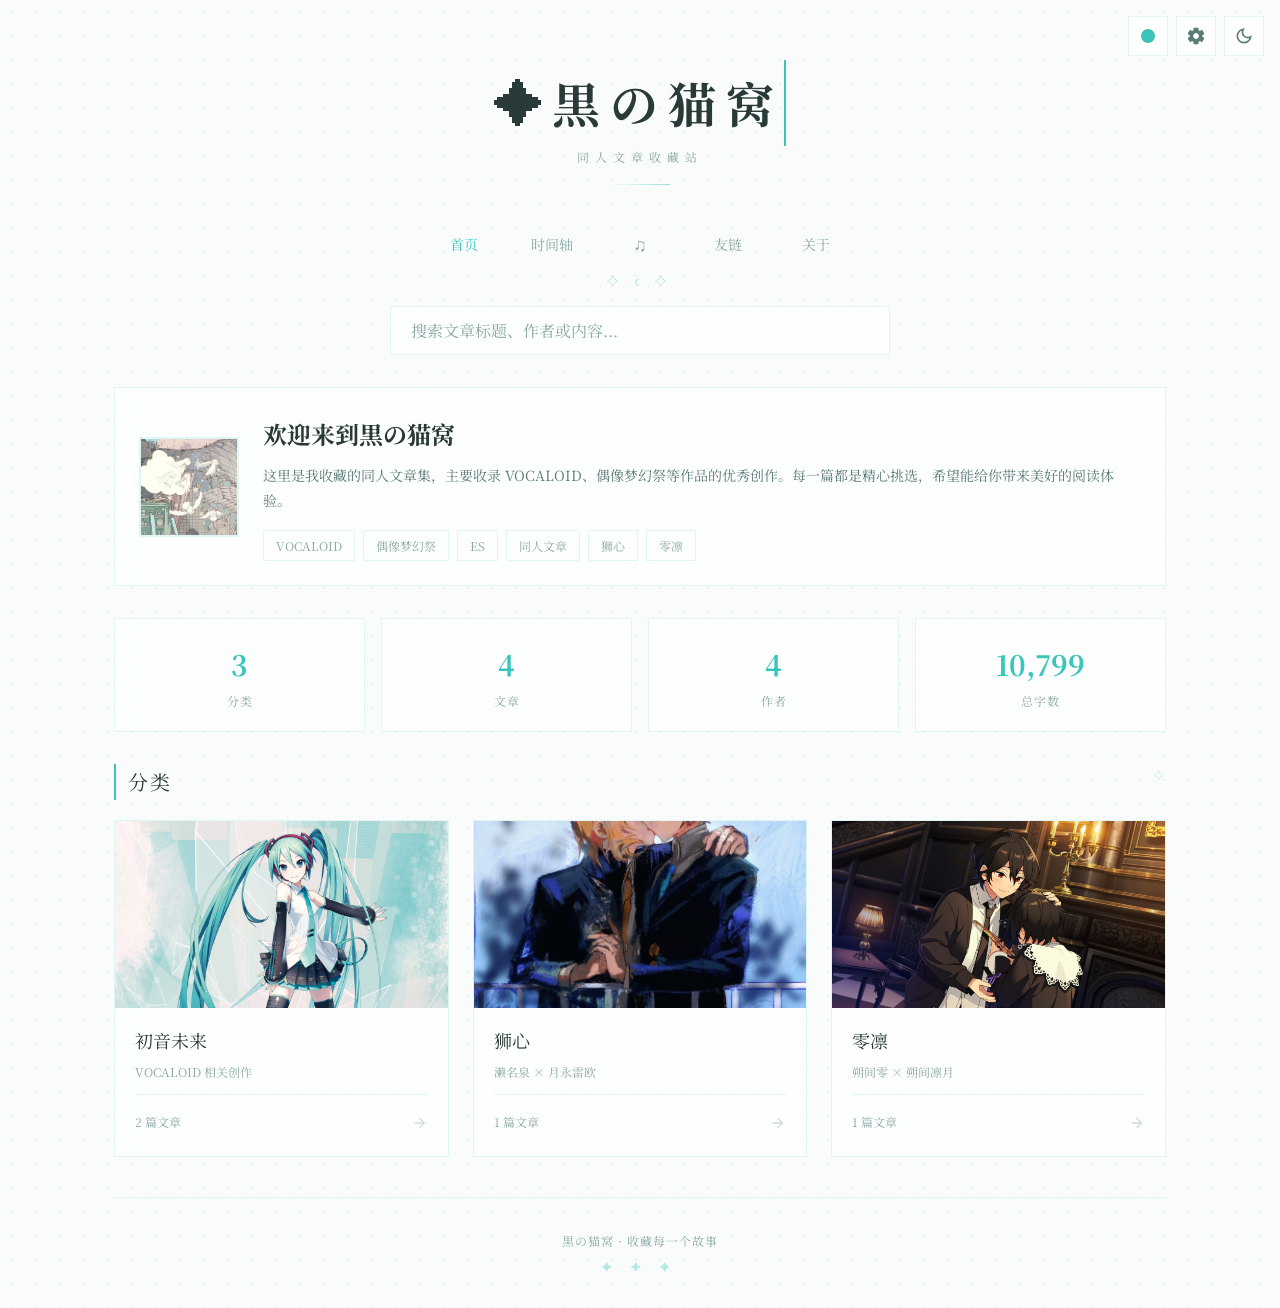
==== commit ec46bd91: "统一点击与悬停反馈缩放：按压分两档（标准0.98/通栏与大卡片0.99），悬停分三档（圆钮1.06/标签与头像1.05/卡片媒体1.03），去除头像倾斜，写入设计系统6.1节" ====
--- a/index.html
+++ b/index.html
@@ -61,7 +61,7 @@
 <div class="scroll-progress" id="scrollProgress" style="width: 0%;"></div>
 <div class="top-toolbar">
   <div class="color-scheme-dropdown" id="colorSchemeDropdown">
-    <button class="color-scheme-toggle" id="colorSchemeToggle" title="切换配色" aria-label="切换配色">
+    <button class="color-scheme-toggle" id="colorSchemeToggle" aria-label="切换配色">
       <span class="scheme-current-dot" id="schemeCurrentDot" style="background:#39c5bb"></span>
     </button>
     <div class="color-scheme-menu" id="colorSchemeMenu">
@@ -72,10 +72,10 @@
       <button class="scheme-option" data-scheme="night" onclick="setColorScheme('night')"><span class="scheme-dot" style="background:linear-gradient(135deg,#001E44 50%,#46266E 50%)"></span>深夜蓝</button>
     </div>
   </div>
-  <button class="admin-toggle" id="adminToggle" title="管理" aria-label="管理面板"><svg class="ms-icon" width="20" height="20" viewBox="0 -960 960 960" fill="currentColor" aria-hidden="true" focusable="false"><path d="m370-80-16-128q-13-5-24.5-12T307-235l-119 50L78-375l103-78q-1-7-1-13.5v-27q0-6.5 1-13.5L78-585l110-190 119 50q11-8 23-15t24-12l16-128h220l16 128q13 5 24.5 12t22.5 15l119-50 110 190-103 78q1 7 1 13.5v27q0 6.5-2 13.5l103 78-110 190-118-50q-11 8-23 15t-24 12L590-80H370Zm70-80h79l14-106q31-8 57.5-23.5T639-327l99 41 39-68-86-65q5-14 7-29.5t2-31.5q0-16-2-31.5t-7-29.5l86-65-39-68-99 42q-22-23-48.5-38.5T533-694l-13-106h-79l-14 106q-31 8-57.5 23.5T321-633l-99-41-39 68 86 64q-5 15-7 30t-2 32q0 16 2 31t7 30l-86 65 39 68 99-42q22 23 48.5 38.5T427-266l13 106Zm42-180q58 0 99-41t41-99q0-58-41-99t-99-41q-59 0-99.5 41T342-480q0 58 40.5 99t99.5 41Zm-2-140Z"/></svg></button>
-  <button class="theme-toggle" id="themeToggle" title="切换主题" aria-label="切换主题"><svg class="ms-icon" width="20" height="20" viewBox="0 -960 960 960" fill="currentColor" aria-hidden="true" focusable="false"><path d="M480-120q-150 0-255-105T120-480q0-150 105-255t255-105q14 0 27.5 1t26.5 3q-41 29-65.5 75.5T444-660q0 90 63 153t153 63q55 0 101-24.5t75-65.5q2 13 3 26.5t1 27.5q0 150-105 255T480-120Zm0-80q88 0 158-48.5T740-375q-20 5-40 8t-40 3q-123 0-209.5-86.5T364-660q0-20 3-40t8-40q-78 32-126.5 102T200-480q0 116 82 198t198 82Zm-10-270Z"/></svg></button>
+  <button class="admin-toggle" id="adminToggle" aria-label="管理面板"><svg class="ms-icon" width="20" height="20" viewBox="0 -960 960 960" fill="currentColor" aria-hidden="true" focusable="false"><path d="m370-80-16-128q-13-5-24.5-12T307-235l-119 50L78-375l103-78q-1-7-1-13.5v-27q0-6.5 1-13.5L78-585l110-190 119 50q11-8 23-15t24-12l16-128h220l16 128q13 5 24.5 12t22.5 15l119-50 110 190-103 78q1 7 1 13.5v27q0 6.5-2 13.5l103 78-110 190-118-50q-11 8-23 15t-24 12L590-80H370Zm112-260q58 0 99-41t41-99q0-58-41-99t-99-41q-59 0-99.5 41T342-480q0 58 40.5 99t99.5 41Z"/></svg></button>
+  <button class="theme-toggle" id="themeToggle" aria-label="切换主题"><svg class="ms-icon" width="20" height="20" viewBox="0 -960 960 960" fill="currentColor" aria-hidden="true" focusable="false"><path d="M480-120q-150 0-255-105T120-480q0-150 105-255t255-105q14 0 27.5 1t26.5 3q-41 29-65.5 75.5T444-660q0 90 63 153t153 63q55 0 101-24.5t75-65.5q2 13 3 26.5t1 27.5q0 150-105 255T480-120Zm0-80q88 0 158-48.5T740-375q-20 5-40 8t-40 3q-123 0-209.5-86.5T364-660q0-20 3-40t8-40q-78 32-126.5 102T200-480q0 116 82 198t198 82Zm-10-270Z"/></svg></button>
 </div>
-<button class="back-to-top" id="backToTop" title="返回顶部" aria-label="返回顶部"><svg class="ms-icon" width="20" height="20" viewBox="0 -960 960 960" fill="currentColor" aria-hidden="true" focusable="false"><path d="M440-160v-487L216-423l-56-57 320-320 320 320-56 57-224-224v487h-80Z"/></svg></button>
+<button class="back-to-top" id="backToTop" aria-label="返回顶部"><svg class="ms-icon" width="20" height="20" viewBox="0 -960 960 960" fill="currentColor" aria-hidden="true" focusable="false"><path d="M440-160v-487L216-423l-56-57 320-320 320 320-56 57-224-224v487h-80Z"/></svg></button>
 
 <!-- ARIA Live Region for screen readers -->
 <div id="ariaLive" class="sr-only" aria-live="polite" aria-atomic="true"></div>
@@ -295,7 +295,7 @@
   <nav class="nav-bar" role="navigation" aria-label="主导航">
     <button class="nav-btn active" data-page="home">首页</button>
     <button class="nav-btn" data-page="timeline">时间轴</button>
-    <button class="nav-btn random-btn" onclick="goToRandomNovel()" title="随机文章"><svg class="ms-icon" width="18" height="18" viewBox="0 -960 960 960" fill="currentColor" aria-hidden="true" focusable="false"><path d="M560-160v-80h104L537-367l57-57 126 126v-102h80v240H560Zm-344 0-56-56 504-504H560v-80h240v240h-80v-104L216-160Zm151-377L160-744l56-56 207 207-56 56Z"/></svg></button>
+    <button class="nav-btn random-btn" onclick="goToRandomNovel()" aria-label="随机文章"><span class="music-notes" aria-hidden="true">♫</span></button>
     <button class="nav-btn" data-page="links">友链</button>
     <button class="nav-btn" data-page="about">关于</button>
   </nav>
@@ -383,7 +383,7 @@
           <button class="sort-btn active" data-sort="default">按首字母</button>
           <button class="sort-btn" data-sort="date">按时间</button>
           <button class="sort-btn" data-sort="words">按字数</button>
-          <button class="sort-btn sort-order-btn" id="sortOrderBtn" title="切换升序/降序">↓ 降序</button>
+          <button class="sort-btn sort-order-btn" id="sortOrderBtn">↓ 降序</button>
         </div>
         <div class="novel-list" id="novelList"></div>
       </div>
@@ -452,9 +452,9 @@
         <h4 style="margin-bottom:12px;font-family:var(--font-display);">编辑排版</h4>
         <input type="text" id="readerEditTitle" placeholder="章节标题" style="width:100%;padding:8px;border:1px solid var(--border-light);background:var(--bg-primary);color:var(--text-primary);font-family:var(--font-serif);margin-bottom:8px;border-radius:var(--radius-sm);">
         <div style="display:flex;gap:6px;margin-bottom:8px;align-items:center;">
-          <button class="admin-small-btn" onclick="insertEditAlign('left')" title="左对齐"><svg class="ms-icon" width="14" height="14" viewBox="0 -960 960 960" fill="currentColor" aria-hidden="true" focusable="false"><path d="M120-120v-80h720v80H120Zm0-160v-80h480v80H120Zm0-160v-80h720v80H120Zm0-160v-80h480v80H120Zm0-160v-80h720v80H120Z"/></svg>左</button>
-          <button class="admin-small-btn" onclick="insertEditAlign('center')" title="居中"><svg class="ms-icon" width="14" height="14" viewBox="0 -960 960 960" fill="currentColor" aria-hidden="true" focusable="false"><path d="M120-120v-80h720v80H120Zm160-160v-80h400v80H280ZM120-440v-80h720v80H120Zm160-160v-80h400v80H280ZM120-760v-80h720v80H120Z"/></svg>中</button>
-          <button class="admin-small-btn" onclick="insertEditAlign('right')" title="右对齐"><svg class="ms-icon" width="14" height="14" viewBox="0 -960 960 960" fill="currentColor" aria-hidden="true" focusable="false"><path d="M120-760v-80h720v80H120Zm240 160v-80h480v80H360ZM120-440v-80h720v80H120Zm240 160v-80h480v80H360ZM120-120v-80h720v80H120Z"/></svg>右</button>
+          <button class="admin-small-btn" onclick="insertEditAlign('left')"><svg class="ms-icon" width="14" height="14" viewBox="0 -960 960 960" fill="currentColor" aria-hidden="true" focusable="false"><path d="M120-120v-80h720v80H120Zm0-160v-80h480v80H120Zm0-160v-80h720v80H120Zm0-160v-80h480v80H120Zm0-160v-80h720v80H120Z"/></svg>左</button>
+          <button class="admin-small-btn" onclick="insertEditAlign('center')"><svg class="ms-icon" width="14" height="14" viewBox="0 -960 960 960" fill="currentColor" aria-hidden="true" focusable="false"><path d="M120-120v-80h720v80H120Zm160-160v-80h400v80H280ZM120-440v-80h720v80H120Zm160-160v-80h400v80H280ZM120-760v-80h720v80H120Z"/></svg>中</button>
+          <button class="admin-small-btn" onclick="insertEditAlign('right')"><svg class="ms-icon" width="14" height="14" viewBox="0 -960 960 960" fill="currentColor" aria-hidden="true" focusable="false"><path d="M120-760v-80h720v80H120Zm240 160v-80h480v80H360ZM120-440v-80h720v80H120Zm240 160v-80h480v80H360ZM120-120v-80h720v80H120Z"/></svg>右</button>
         </div>
         <textarea id="readerEditContent" rows="8" placeholder="章节内容（支持 **粗体**、*斜体*、---分隔线、&lt;&lt;&lt;居中&gt;&gt;&gt;、[[[右对齐]]]）" style="width:100%;padding:8px;border:1px solid var(--border-light);background:var(--bg-primary);color:var(--text-primary);font-family:var(--font-serif);resize:vertical;margin-bottom:8px;border-radius:var(--radius-sm);"></textarea>
         <div style="display:flex;gap:8px;">
--- a/style.css
+++ b/style.css
@@ -44,6 +44,7 @@
   --bg-primary: #fafcfc;
   --bg-secondary: #f0f5f5;
   --bg-card: rgba(255, 255, 255, 0.7);
+  --bg-popover: color-mix(in srgb, var(--bg-primary) 93%, transparent);
   --nav-bg: rgba(250, 252, 252, 0.9);
   --bg-card-hover: rgba(255, 255, 255, 0.85);
   --text-primary: #2a3a38;
@@ -562,7 +563,7 @@
   border-radius: var(--radius-sm);
   flex-shrink: 0;
 }
-.theme-toggle:hover { background: var(--accent-primary); color: white; border-color: var(--accent-primary); transform: scale(1.1); }
+.theme-toggle:hover { background: var(--accent-primary); color: white; border-color: var(--accent-primary); transform: scale(1.06); }
 
 /* Top Toolbar */
 .top-toolbar {
@@ -582,7 +583,7 @@
   border-radius: var(--radius-sm);
   flex-shrink: 0;
 }
-.color-scheme-toggle:hover { background: var(--accent-primary); color: white; border-color: var(--accent-primary); transform: scale(1.1); }
+.color-scheme-toggle:hover { background: var(--accent-primary); color: white; border-color: var(--accent-primary); transform: scale(1.06); }
 .scheme-current-dot {
   display: block; width: 14px; height: 14px;
   border-radius: 50%;
@@ -596,7 +597,7 @@
   position: absolute;
   top: 44px;
   right: 0;
-  background: var(--bg-card);
+  background: var(--bg-popover);
   border: 1px solid var(--border-light);
   z-index: 1001;
   min-width: 110px;
@@ -638,7 +639,7 @@
   border-radius: var(--radius-sm);
   flex-shrink: 0;
 }
-.admin-toggle:hover { background: var(--accent-primary); color: white; transform: scale(1.1); }
+.admin-toggle:hover { background: var(--accent-primary); color: white; transform: scale(1.06); }
 .admin-toggle.active { background: var(--accent-primary); color: white; border-color: var(--accent-primary); }
 
 
@@ -888,9 +889,9 @@
   opacity: 0.06;
 }
 
-/* Avatar hover animation (黑喵子) */
-.hero-avatar, .about-avatar { transition: transform 0.5s var(--ease-spring), box-shadow 0.5s ease, border-color 0.5s ease; }
-.hero-avatar:hover, .about-header-card .about-avatar:hover { transform: translateY(-5px) rotate(6deg) scale(1.08); border-color: var(--accent-primary); box-shadow: 0 10px 30px var(--accent-miku-glow); }
+/* Avatar hover animation (黑喵子) - card-style lift, same as category card */
+.hero-avatar, .about-avatar { transition: transform 0.3s var(--ease-spring-sm), box-shadow 0.3s ease, border-color 0.3s ease; }
+.hero-avatar:hover, .about-header-card .about-avatar:hover { transform: translateY(-2px); border-color: var(--accent-primary); box-shadow: 0 4px 20px var(--accent-miku-glow); }
 
 /* Stat number count-up animation */
 .stat-number {
@@ -973,6 +974,7 @@
 
 /* Random article button - consistent with nav buttons */
 .random-btn { font-size: 1rem; }
+.random-btn .music-notes { font-family: 'Segoe UI Symbol', 'Noto Sans Symbols 2', serif; font-size: 1.125rem; line-height: 1; }
 .random-btn:hover { color: var(--text-primary); }
 .random-btn:hover::after { width: 80%; }
 
@@ -1010,7 +1012,7 @@
 
 /* ===== END NEW ANIMATIONS ===== */
 
-/* Active press feedback */
+/* Active press feedback — 标准控件档（0.98） */
 button:active,
 .nav-btn:active,
 .scheme-option:active,
@@ -1020,9 +1022,14 @@
 .reader-nav-btn:active,
 .back-btn:active,
 .back-to-top:active,
-.social-link:active,
-.category-card:active {
-  transform: scale(0.96) !important;
+.social-link:active {
+  transform: scale(0.98) !important;
+  transition: transform 0.1s var(--ease-spring-sm) !important;
+}
+/* Active press feedback — 大尺寸/通栏元素档（0.99，宽元素视觉收缩更明显，按压幅度更小） */
+.category-card:active,
+.custom-select .select-trigger:active {
+  transform: scale(0.99) !important;
   transition: transform 0.1s var(--ease-spring-sm) !important;
 }
 
@@ -1385,7 +1392,7 @@
 .select-trigger {
   width: 100%; display: flex; align-items: center; justify-content: space-between; gap: var(--space-sm);
   padding: var(--space-xs) var(--space-sm); border: 1px solid var(--border-light);
-  background: var(--bg-card); color: var(--text-primary); font-family: var(--font-serif);
+  background: var(--bg-popover); color: var(--text-primary); font-family: var(--font-serif);
   font-size: 0.875rem; border-radius: var(--radius-sm); cursor: pointer; text-align: left;
   transition: border-color 0.2s ease, background 0.2s ease;
 }
@@ -1396,9 +1403,11 @@
 .select-options {
   position: absolute; top: calc(100% + 4px); left: 0; right: 0; z-index: 120;
   max-height: 200px; overflow-y: auto; display: none;
-  background: var(--bg-card); border: 1px solid var(--border-light);
+  background: var(--bg-popover); border: 1px solid var(--border-light);
   border-radius: var(--radius-sm); box-shadow: var(--shadow-card);
-}
+  scrollbar-width: none;
+}
+.select-options::-webkit-scrollbar { display: none; }
 .custom-select.open .select-options { display: block; }
 .select-option {
   display: block; width: 100%; padding: var(--space-sm) var(--space-md);
@@ -1407,7 +1416,7 @@
   transition: background 0.15s ease, color 0.15s ease;
 }
 .select-option:hover, .select-option.highlighted {
-  background: color-mix(in srgb, var(--accent-primary) 15%, var(--bg-card));
+  background: color-mix(in srgb, var(--accent-primary) 15%, var(--bg-popover));
 }
 .select-option[aria-selected="true"] { color: var(--accent-primary); }
 .native-hidden {
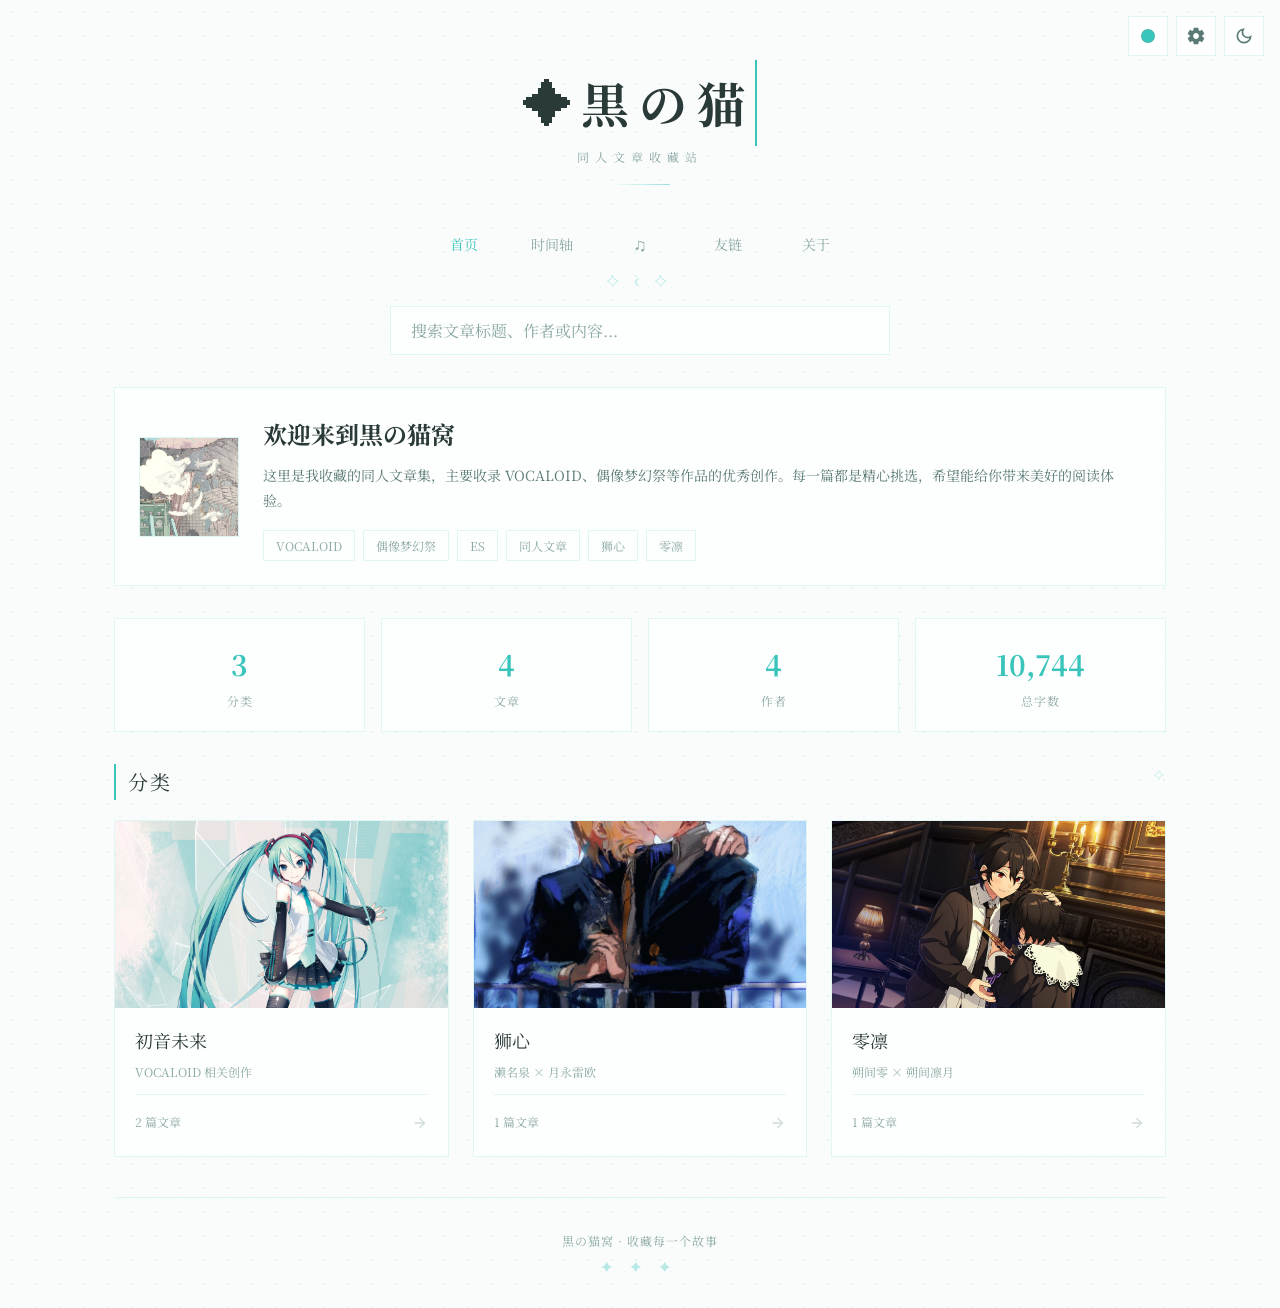
==== commit 708288a2: "统一点击与悬停反馈缩放：按压分两档（标准0.98/通栏与大卡片0.99），悬停分三档（圆钮1.06/标签与头像1.05/卡片媒体1.03），去除头像倾斜，写入设计系统6.1节" ====
--- a/index.html
+++ b/index.html
@@ -407,7 +407,7 @@
       <div class="reader-settings">
         <div class="settings-header" onclick="toggleSettings()">
           <span class="settings-title">阅读设置</span>
-          <span class="settings-toggle" id="settingsToggle">▼</span>
+          <span class="settings-toggle" id="settingsToggle"><svg class="ms-icon" width="16" height="16" viewBox="0 -960 960 960" fill="currentColor" aria-hidden="true" focusable="false"><path d="M480-345 240-585l56-56 184 184 184-184 56 56-240 240Z"/></svg></span>
         </div>
         <div class="settings-panel" id="settingsPanel">
           <div class="settings-row" id="chapterSelectRow" style="display:none;">
--- a/style.css
+++ b/style.css
@@ -1076,7 +1076,7 @@
 /* Hero Section */
 .hero-section { background: var(--bg-card); border: 1px solid var(--border-light); padding: var(--space-xl); margin-bottom: var(--space-2xl); display: flex; gap: var(--space-xl); align-items: center; transition: var(--transition); box-shadow: inset 0 0 0 1px rgba(255,255,255,0.5); }
 .hero-section:hover { border-color: var(--border-hover); }
-.hero-avatar { width: 100px; height: 100px; flex-shrink: 0; object-fit: cover; border: 2px solid var(--border-light); border-radius: var(--radius-sm); display: block; }
+.hero-avatar { width: 100px; height: 100px; flex-shrink: 0; object-fit: cover; border: 1px solid var(--border-light); border-radius: var(--radius-sm); display: block; }
 .hero-content { flex: 1; }
 .hero-content h2 { font-family: var(--font-display); font-size: 1.5rem; color: var(--text-primary); margin-top: 0; margin-bottom: var(--space-sm); }
 .hero-content p { color: var(--text-secondary); font-size: 0.875rem; line-height: 1.8; margin-top: 0; margin-bottom: var(--space-base); }
@@ -1709,7 +1709,7 @@
 .about-header-card .about-avatar {
   width: 100px; height: 100px; margin: 0 auto var(--space-lg);
   object-fit: cover;
-  border: 2px solid var(--border-light);
+  border: 1px solid var(--border-light);
   border-radius: var(--radius-sm);
   display: block;
 }
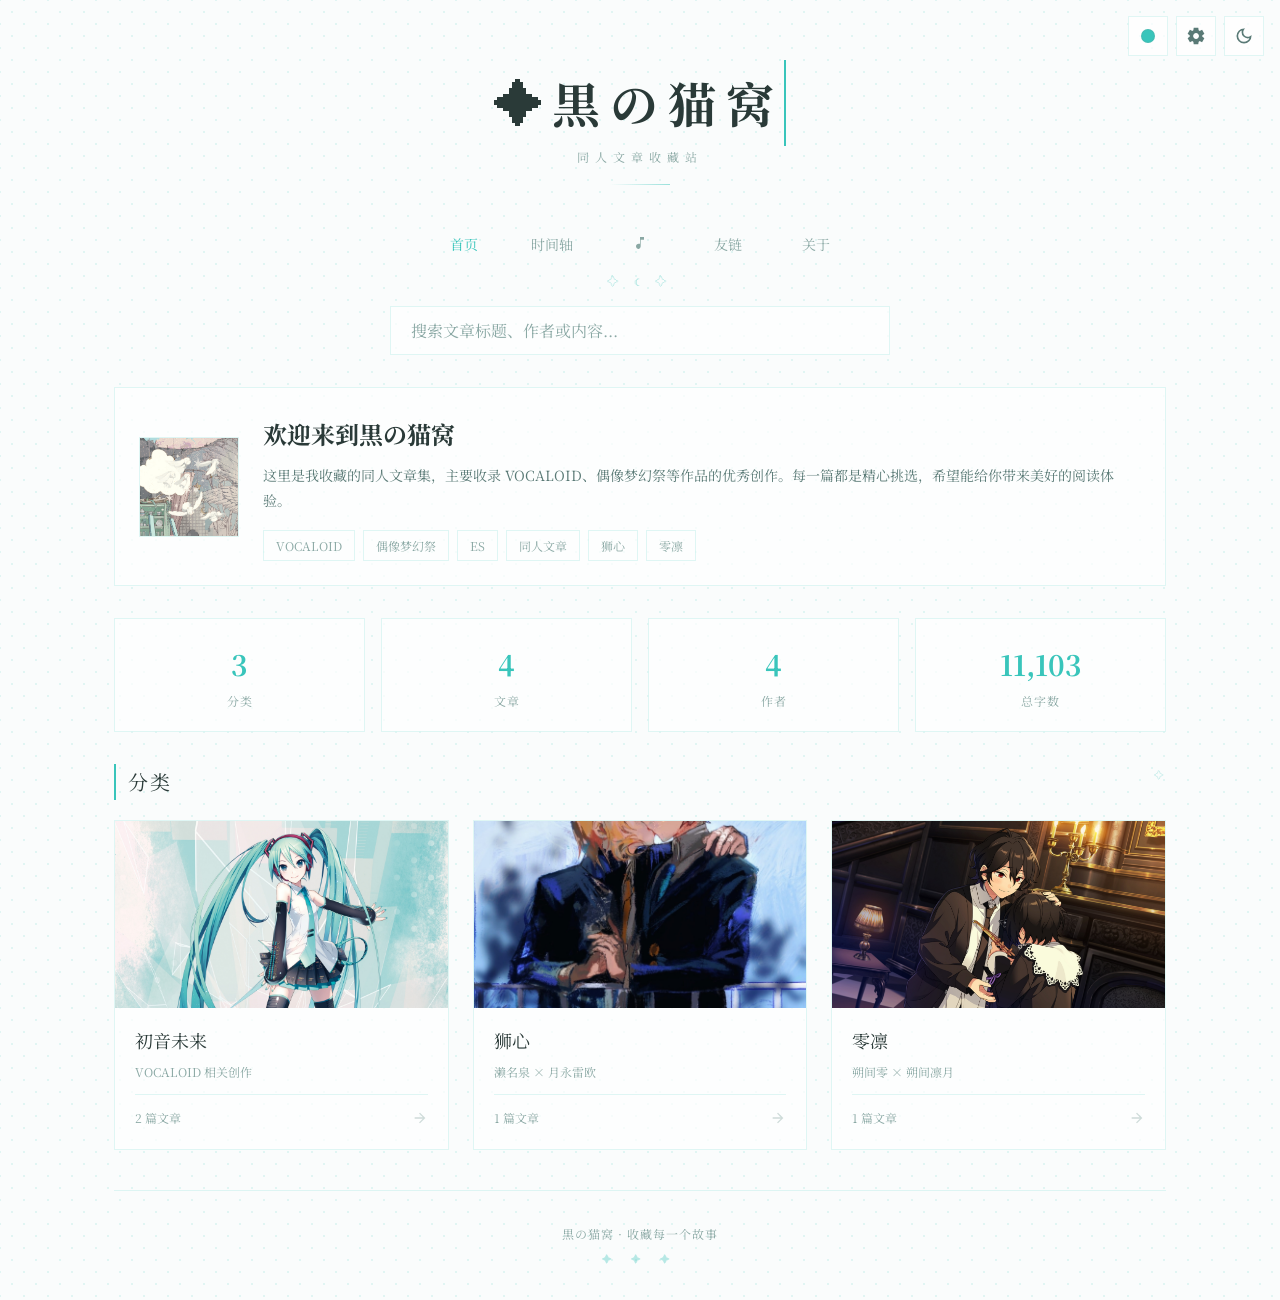
==== commit 3beda45c: "修复移动端阅读设置字体下拉框不显示问题（fixed定位portal逃逸裁剪、250ms宽限期防止URL栏收起误关闭）；全站符号与SVG图标混用审查（排除加载动画），按场景选用不同箭头样式（导航chev" ====
--- a/index.html
+++ b/index.html
@@ -108,7 +108,7 @@
       <button class="admin-tab" onclick="switchAdminTab(this, 'links')">友链</button>
     </div>
     <div class="admin-io-bar">
-      <span id="githubSyncStatus" style="font-size: 0.75rem; color: var(--accent-primary);">● 已同步</span>
+      <span id="githubSyncStatus" style="font-size: 0.75rem; color: var(--accent-primary);"><svg class="ms-icon" width="14" height="14" viewBox="0 -960 960 960" fill="currentColor" aria-hidden="true" focusable="false"><path d="m424-296 282-282-56-56-226 226-114-114-56 56 170 170Zm56 216q-83 0-156-31.5T197-197q-54-54-85.5-127T80-480q0-83 31.5-156T197-763q54-54 127-85.5T480-880q83 0 156 31.5T763-763q54 54 85.5 127T880-480q0 83-31.5 156T763-197q-54 54-127 85.5T480-80Zm0-80q134 0 227-93t93-227q0-134-93-227t-227-93q-134 0-227 93t-93 227q0 134 93 227t227 93Zm0-320Z"/></svg> 已同步</span>
       <button class="admin-btn small" onclick="exportData()">导出数据</button>
       <button class="admin-btn small secondary" onclick="document.getElementById('importFile').click()">导入数据</button>
       <input type="file" id="importFile" accept=".json" style="display:none" onchange="importData(event)">
@@ -295,7 +295,7 @@
   <nav class="nav-bar" role="navigation" aria-label="主导航">
     <button class="nav-btn active" data-page="home">首页</button>
     <button class="nav-btn" data-page="timeline">时间轴</button>
-    <button class="nav-btn random-btn" onclick="goToRandomNovel()" aria-label="随机文章"><span class="music-notes" aria-hidden="true">♫</span></button>
+    <button class="nav-btn random-btn" onclick="goToRandomNovel()" aria-label="随机文章"><span class="music-notes" aria-hidden="true"><svg class="ms-icon" width="16" height="16" viewBox="0 -960 960 960" fill="currentColor" focusable="false"><path d="M400-120q-66 0-113-47t-47-113q0-66 47-113t113-47q23 0 42.5 5.5T480-428v-412h240v160H520v400q0 66-47 113t-113 47Z"/></svg></span></button>
     <button class="nav-btn" data-page="links">友链</button>
     <button class="nav-btn" data-page="about">关于</button>
   </nav>
@@ -368,7 +368,7 @@
 
   <!-- ===== CATEGORY PAGE ===== -->
   <section class="page" id="page-category" aria-label="分类页面">
-    <button class="back-btn" onclick="showPage('home')">← 返回</button>
+    <button class="back-btn" onclick="showPage('home')"><svg class="ms-icon" width="14" height="14" viewBox="0 -960 960 960" fill="currentColor" aria-hidden="true" focusable="false"><path d="m313-440 224 224-57 56-320-320 320-320 57 56-224 224h487v80H313Z"/></svg> 返回</button>
     <div id="categoryHeroContainer"></div>
     <div class="page-header">
       <h2 id="categoryTitle"></h2>
@@ -383,7 +383,7 @@
           <button class="sort-btn active" data-sort="default">按首字母</button>
           <button class="sort-btn" data-sort="date">按时间</button>
           <button class="sort-btn" data-sort="words">按字数</button>
-          <button class="sort-btn sort-order-btn" id="sortOrderBtn">↓ 降序</button>
+          <button class="sort-btn sort-order-btn" id="sortOrderBtn"><svg class="ms-icon" width="14" height="14" viewBox="0 -960 960 960" fill="currentColor" aria-hidden="true" focusable="false"><path d="M440-800v487L216-537l-56 57 320 320 320-320-56-57-224 224v-487h-80Z"/></svg> 降序</button>
         </div>
         <div class="novel-list" id="novelList"></div>
       </div>
@@ -393,7 +393,7 @@
 
   <!-- ===== READER PAGE ===== -->
   <section class="page" id="page-reader" aria-label="阅读页面">
-    <button class="back-btn" onclick="backToCategory()">← 返回</button>
+    <button class="back-btn" onclick="backToCategory()"><svg class="ms-icon" width="14" height="14" viewBox="0 -960 960 960" fill="currentColor" aria-hidden="true" focusable="false"><path d="m313-440 224 224-57 56-320-320 320-320 57 56-224 224h487v80H313Z"/></svg> 返回</button>
     <div class="reader-container">
       <div class="reader-header">
         <span class="reader-category-tag" id="readerCategory"></span>
@@ -443,10 +443,10 @@
       </div>
       <div class="reader-content" id="readerContent"></div>
       <div class="reader-nav">
-        <button class="reader-nav-btn" id="prevNovel">← 上一章</button>
+        <button class="reader-nav-btn" id="prevNovel"><svg class="ms-icon" width="14" height="14" viewBox="0 -960 960 960" fill="currentColor" aria-hidden="true" focusable="false"><path d="M560-240 320-480l240-240 56 56-184 184 184 184-56 56Z"/></svg> 上一章</button>
         <button class="reader-nav-btn" id="readerEditBtn" style="display:none;" onclick="toggleReaderEdit()">编辑排版</button>
         <button class="reader-nav-btn" onclick="backToCategory()">返回列表</button>
-        <button class="reader-nav-btn" id="nextNovel">下一章 →</button>
+        <button class="reader-nav-btn" id="nextNovel">下一章 <svg class="ms-icon" width="14" height="14" viewBox="0 -960 960 960" fill="currentColor" aria-hidden="true" focusable="false"><path d="m504-480 184-184-56-56-240 240 240 240 56-56-184-184Z"/></svg></button>
       </div>
       <div id="readerEditPanel" style="display:none;padding:16px;background:var(--bg-card);border:1px solid var(--border-light);border-radius:var(--radius-sm);margin-top:16px;margin-bottom:16px;">
         <h4 style="margin-bottom:12px;font-family:var(--font-display);">编辑排版</h4>
--- a/style.css
+++ b/style.css
@@ -417,11 +417,11 @@
 a { color: var(--accent-primary); text-decoration: none; }
 
 @media (hover: hover) and (pointer: fine) {
-/* Custom Cursor */
-html { cursor: url('cursors/Arrow.ani') 6 0, auto; }
-a, button, [onclick], select, input[type="submit"], .nav-btn, .scheme-option, .category-card, .novel-card, .link-card, .interest-card, .back-to-top, .theme-toggle, .admin-toggle, .color-scheme-toggle { cursor: url('cursors/リンクの選択.ani') 6 0, pointer; }
-input[type="text"], input[type="password"], input[type="url"], textarea, [contenteditable="true"] { cursor: url('cursors/IBeam.ani') 6 0, text; }
-.loading-screen { cursor: url('cursors/待ち状態.ani') 6 0, wait; }
+/* Custom Cursor - .cur format for cross-browser support (.ani only works in IE) */
+html { cursor: url('cursors/Arrow.cur') 6 0, auto; }
+a, button, [onclick], select, input[type="submit"], .nav-btn, .scheme-option, .category-card, .novel-card, .link-card, .interest-card, .back-to-top, .theme-toggle, .admin-toggle, .color-scheme-toggle { cursor: url('cursors/リンクの選択.cur') 6 0, pointer; }
+input[type="text"], input[type="password"], input[type="url"], textarea, [contenteditable="true"] { cursor: url('cursors/IBeam.cur') 6 0, text; }
+.loading-overlay { cursor: url('cursors/待ち状態.cur') 6 0, wait; }
 }
 html { scroll-behavior: smooth; }
 * { box-sizing: border-box; }
@@ -759,7 +759,8 @@
 
 /* Page Sections */
 .page { display: none; opacity: 0; transform: translateY(20px) scale(0.98); outline: none !important; }
-.page.active { display: block; opacity: 1; transform: translateY(0) scale(1); }
+/* transform:none — identity transform would hijack position:fixed dropdown portal */
+.page.active { display: block; opacity: 1; transform: none; }
 
 /* View Transitions API - pure crossfade between pages */
 ::view-transition-old(root) {
@@ -961,6 +962,8 @@
 /* Reader page fade transition */
 .reader-content { transition: opacity 0.3s ease; }
 .reader-content.turning { opacity: 0; }
+/* Slider preset animation: smooth font-size/line-height transition (no per-frame reflow) */
+.reader-content.reader-slider-animating { transition: opacity 0.3s ease, font-size 0.3s ease, line-height 0.3s ease; }
 
 /* Scroll progress indicator */
 .scroll-progress {
@@ -974,7 +977,7 @@
 
 /* Random article button - consistent with nav buttons */
 .random-btn { font-size: 1rem; }
-.random-btn .music-notes { font-family: 'Segoe UI Symbol', 'Noto Sans Symbols 2', serif; font-size: 1.125rem; line-height: 1; }
+.random-btn .music-notes { display: inline-flex; align-items: center; justify-content: center; line-height: 1; }
 .random-btn:hover { color: var(--text-primary); }
 .random-btn:hover::after { width: 80%; }
 
@@ -1128,7 +1131,7 @@
 .category-desc { font-size: 0.75rem; color: var(--text-muted); margin-top: 0; margin-bottom: var(--space-md); }
 .category-footer { display: flex; justify-content: space-between; align-items: center; padding-top: var(--space-md); border-top: 1px solid var(--border-light); }
 .category-count { font-size: 0.75rem; color: var(--text-muted); }
-.category-arrow { color: var(--text-muted); transition: var(--transition); opacity: 0.4; }
+.category-arrow { color: var(--text-muted); transition: var(--transition); opacity: 0.4; display: flex; align-items: center; }
 .category-card:hover .category-arrow { opacity: 1; color: var(--accent-primary); transform: translateX(4px); }
 
 /* Category Page with Header Image */
@@ -1182,7 +1185,7 @@
 /* Sort Bar */
 .sort-bar { display: flex; align-items: center; margin-top: 0; margin-bottom: var(--space-lg); padding: var(--space-md) 0; border-bottom: 1px solid var(--border-light); flex-wrap: wrap; gap: var(--gap-compact); }
 .sort-label { font-size: 0.75rem; color: var(--text-muted); margin-right: 4px; }
-.sort-btn { padding: 5px 14px; border: 1px solid var(--border-light); background: transparent; color: var(--text-muted); font-size: 0.75rem; cursor: pointer; transition: var(--transition); border-radius: var(--radius-sm); }
+.sort-btn { padding: 5px 14px; border: 1px solid var(--border-light); background: transparent; color: var(--text-muted); font-size: 0.75rem; cursor: pointer; transition: var(--transition); border-radius: var(--radius-sm); display: inline-flex; align-items: center; justify-content: center; gap: 4px; }
 .sort-btn:hover { border-color: var(--accent-primary); color: var(--accent-primary); }
 .sort-order-btn { margin-left: auto; font-size: 0.75rem; opacity: 0.7; }
 .sort-order-btn:hover { opacity: 1; }
@@ -1213,7 +1216,7 @@
 .novel-meta { font-size: 0.75rem; color: var(--text-muted); display: flex; gap: 14px; flex-wrap: wrap; }
 .novel-tags { display: flex; gap: 6px; margin-top: var(--space-sm); flex-wrap: wrap; }
 .novel-tag { padding: 2px 8px; background: var(--accent-tag-bg, rgba(122, 158, 138, 0.06)); font-size: 0.75rem; color: var(--accent-primary); }
-.novel-arrow { color: var(--text-muted); font-size: 1.125rem; transition: var(--transition); opacity: 0.3; align-self: center; }
+.novel-arrow { color: var(--text-muted); display: flex; align-items: center; transition: var(--transition); opacity: 0.3; align-self: center; }
 .novel-item:hover .novel-arrow { opacity: 1; color: var(--accent-primary); }
 
 /* Reading progress badge on novel list */
@@ -1401,7 +1404,7 @@
 .select-trigger[aria-expanded="true"] .ms-icon { transform: rotate(180deg); }
 .select-value { overflow: hidden; text-overflow: ellipsis; white-space: nowrap; }
 .select-options {
-  position: absolute; top: calc(100% + 4px); left: 0; right: 0; z-index: 120;
+  position: absolute; top: calc(100% + 4px); left: 0; right: 0; z-index: 1200;
   max-height: 200px; overflow-y: auto; display: none;
   background: var(--bg-popover); border: 1px solid var(--border-light);
   border-radius: var(--radius-sm); box-shadow: var(--shadow-card);
@@ -1553,7 +1556,7 @@
 
 /* Reader Nav */
 .reader-nav { display: flex; justify-content: space-between; align-items: center; margin-top: var(--space-xl); padding-top: var(--space-lg); border-top: 1px solid var(--border-light); page-break-inside: avoid; break-inside: avoid; }
-.reader-nav-btn { padding: var(--space-sm) var(--space-xl); border: 1px solid var(--border-light); background: var(--bg-card); color: var(--text-secondary); font-family: var(--font-serif); font-size: 0.875rem; cursor: pointer; transition: var(--transition); letter-spacing: 0.5px; border-radius: var(--radius-sm); }
+.reader-nav-btn { padding: var(--space-sm) var(--space-xl); border: 1px solid var(--border-light); background: var(--bg-card); color: var(--text-secondary); font-family: var(--font-serif); font-size: 0.875rem; cursor: pointer; transition: var(--transition); letter-spacing: 0.5px; border-radius: var(--radius-sm); display: inline-flex; align-items: center; justify-content: center; gap: 6px; }
 .reader-nav-btn:hover { background: var(--accent-primary); color: white; border-color: var(--accent-primary); }
 
 /* ===== Admin Panel - Floating Drawer Style ===== */
@@ -1886,7 +1889,7 @@
   min-height: 60px;
 }
 .admin-textarea:focus { outline: none; border-color: var(--accent-primary); }
-.admin-small-btn { padding: var(--space-xs) var(--space-md); font-size: 0.75rem; border: 1px solid var(--accent-primary); background: var(--accent-primary); color: white; cursor: pointer; font-family: var(--font-serif); transition: var(--transition); border-radius: var(--radius-sm); }
+.admin-small-btn { padding: var(--space-xs) var(--space-md); font-size: 0.75rem; border: 1px solid var(--accent-primary); background: var(--accent-primary); color: white; cursor: pointer; font-family: var(--font-serif); transition: var(--transition); border-radius: var(--radius-sm); display: inline-flex; align-items: center; justify-content: center; gap: 4px; }
 .admin-small-btn:hover { background: transparent; color: var(--accent-primary); }
 .admin-small-btn.cancel { border-color: var(--text-muted); color: var(--text-muted); background: none; }
 .admin-small-btn.cancel:hover { border-color: var(--accent-primary); color: var(--accent-primary); }
@@ -1966,6 +1969,9 @@
   .nav-btn::after { display: none; }
   .nav-btn.active { color: var(--accent-primary); background: rgba(122, 158, 138, 0.06); border-radius: var(--radius-sm); }
 
+  /* Larger tap targets for custom dropdown options on touch */
+  .select-option { padding: 10px 12px; }
+
   .back-to-top { bottom: 68px; }
 }
 
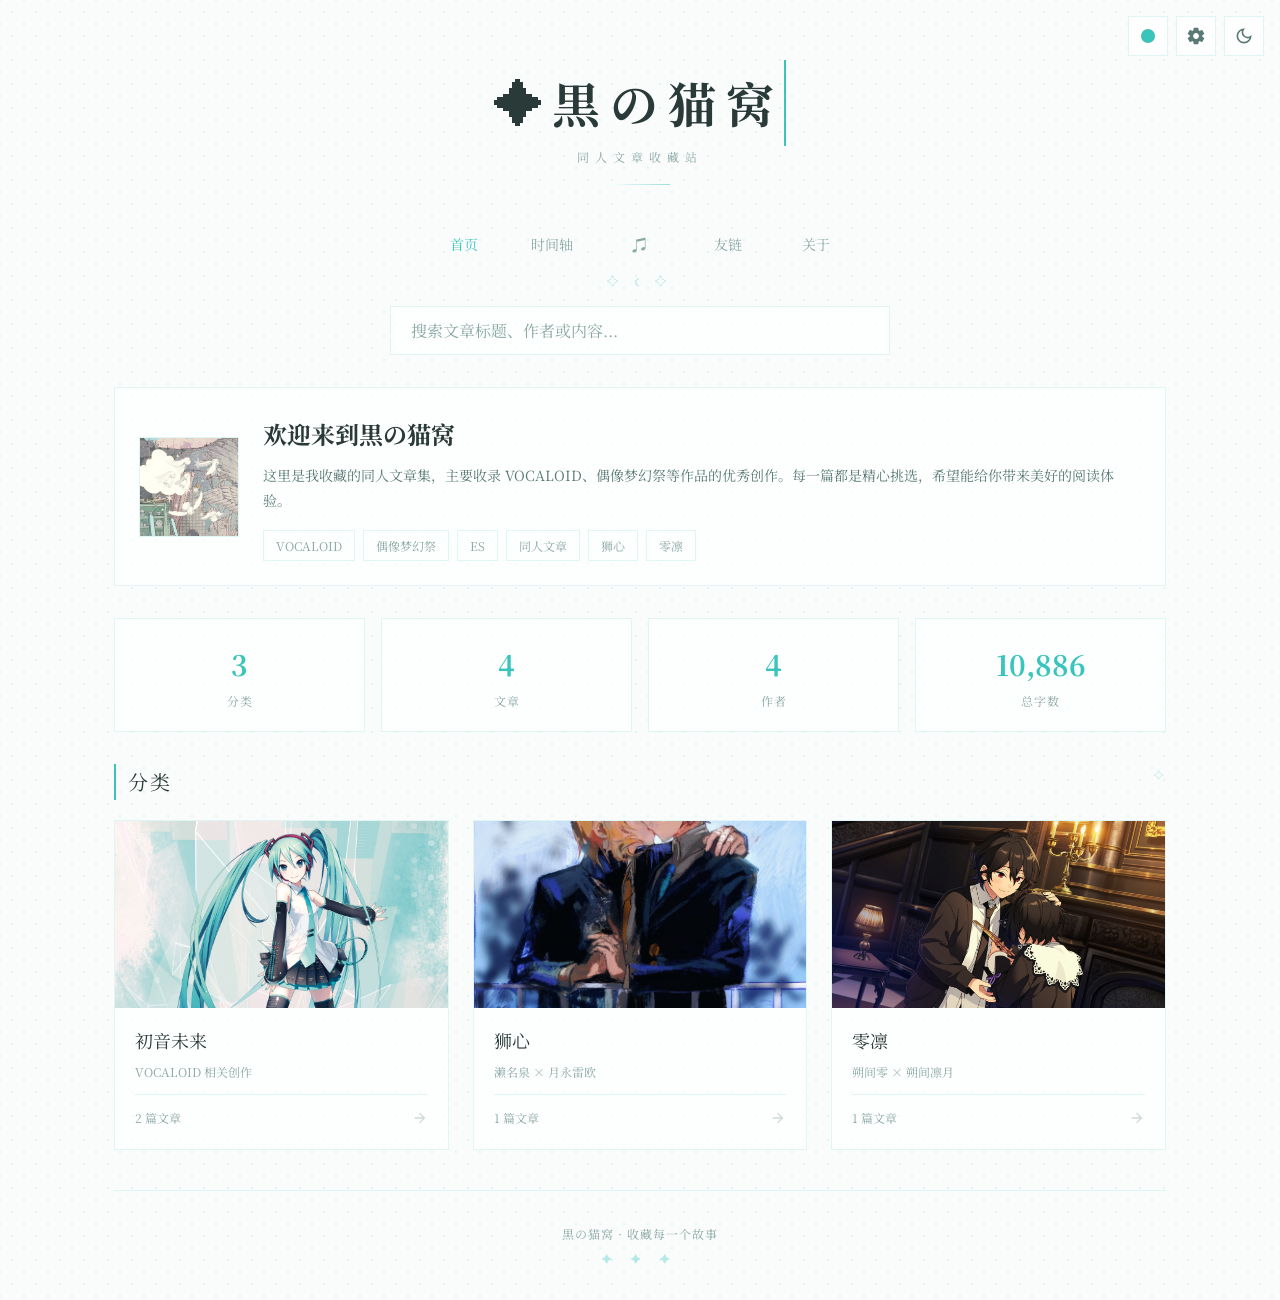
==== commit 0cc3d66e: "项目文件夹整理与动效规范统一：图片统一移至 images/ 并修正全部引用（og:image、分类封面、data.json）；光标散落文件归入 cursors/backup，ANI 源文件随目录推送；" ====
--- a/index.html
+++ b/index.html
@@ -3,9 +3,9 @@
 <html lang="zh-CN" data-color-scheme="miku"><head>
 <meta charset="UTF-8">
 <meta name="viewport" content="width=device-width, initial-scale=1.0">
-<link rel="icon" type="image/jpeg" href="favicon.jpg">
+<link rel="icon" type="image/jpeg" href="images/favicon.jpg">
 <meta property="og:title" content="黒の猫窝 - 同人文章收藏站">
-<meta property="og:image" content="https://kuronya39.github.io/kuro-no-nekohouse/avatar.png">
+<meta property="og:image" content="https://kuronya39.github.io/kuro-no-nekohouse/images/avatar.png">
 <link rel="canonical" href="https://kuronya39.github.io/kuro-no-nekohouse/">
 <link rel="preconnect" href="https://fonts.googleapis.com">
 <link rel="preconnect" href="https://fonts.gstatic.com" crossorigin="">
@@ -295,7 +295,7 @@
   <nav class="nav-bar" role="navigation" aria-label="主导航">
     <button class="nav-btn active" data-page="home">首页</button>
     <button class="nav-btn" data-page="timeline">时间轴</button>
-    <button class="nav-btn random-btn" onclick="goToRandomNovel()" aria-label="随机文章"><span class="music-notes" aria-hidden="true"><svg class="ms-icon" width="16" height="16" viewBox="0 -960 960 960" fill="currentColor" focusable="false"><path d="M400-120q-66 0-113-47t-47-113q0-66 47-113t113-47q23 0 42.5 5.5T480-428v-412h240v160H520v400q0 66-47 113t-113 47Z"/></svg></span></button>
+    <button class="nav-btn random-btn" onclick="goToRandomNovel()" aria-label="随机文章"><span class="music-notes" aria-hidden="true">♫</span></button>
     <button class="nav-btn" data-page="links">友链</button>
     <button class="nav-btn" data-page="about">关于</button>
   </nav>
@@ -310,7 +310,7 @@
     </div>
 
     <div class="hero-section" id="heroSection" style="opacity: 1; transition: opacity 0.6s cubic-bezier(0.16, 1, 0.3, 1);">
-      <img class="hero-avatar avatar-wrapper" src="avatar.png" alt="头像" style="opacity: 1; transform: scale(1) rotate(0deg); transition: opacity 0.5s cubic-bezier(0.34, 1.56, 0.64, 1), transform 0.6s cubic-bezier(0.34, 1.56, 0.64, 1);">
+      <img class="hero-avatar avatar-wrapper" src="images/avatar.png" alt="头像" style="opacity: 1; transform: scale(1) rotate(0deg); transition: opacity 0.5s cubic-bezier(0.34, 1.56, 0.64, 1), transform 0.6s cubic-bezier(0.34, 1.56, 0.64, 1);">
       <div class="hero-content" style="opacity: 1; transform: translateY(0px); transition: opacity 0.5s, transform 0.5s cubic-bezier(0.16, 1, 0.3, 1);">
         <h2 id="heroTitle">欢迎来到黒の猫窝</h2>
         <p id="heroDesc">目前主要用于存放小说。</p>
@@ -328,21 +328,21 @@
         <span class="category-count">2 篇文章</span>
         <span class="category-arrow"><svg class="ms-icon" width="16" height="16" viewBox="0 -960 960 960" fill="currentColor" aria-hidden="true" focusable="false"><path d="M647-440H160v-80h487L423-744l57-56 320 320-320 320-57-56 224-224Z"/></svg></span>
       </div>
-    </div></div><div class="category-card" role="button" tabindex="0" aria-label="狮心分类，1篇文章" style="opacity: 1; transform: translateY(0px); transition: opacity 0.5s, transform 0.5s;"><img src="izumileo.jpg" alt="狮心分类封面" class="category-image"><div class="category-body">
+    </div></div><div class="category-card" role="button" tabindex="0" aria-label="狮心分类，1篇文章" style="opacity: 1; transform: translateY(0px); transition: opacity 0.5s, transform 0.5s;"><img src="images/izumileo.jpg" alt="狮心分类封面" class="category-image"><div class="category-body">
       <div class="category-name">狮心</div>
       <div class="category-desc">濑名泉 × 月永雷欧</div>
       <div class="category-footer">
         <span class="category-count">1 篇文章</span>
         <span class="category-arrow"><svg class="ms-icon" width="16" height="16" viewBox="0 -960 960 960" fill="currentColor" aria-hidden="true" focusable="false"><path d="M647-440H160v-80h487L423-744l57-56 320 320-320 320-57-56 224-224Z"/></svg></span>
       </div>
-    </div></div><div class="category-card" role="button" tabindex="0" aria-label="零凛分类，2篇文章" style="opacity: 1; transform: translateY(0px); transition: opacity 0.5s, transform 0.5s;"><img src="reiritsu.jpg" alt="零凛分类封面" class="category-image"><div class="category-body">
+    </div></div><div class="category-card" role="button" tabindex="0" aria-label="零凛分类，2篇文章" style="opacity: 1; transform: translateY(0px); transition: opacity 0.5s, transform 0.5s;"><img src="images/reiritsu.jpg" alt="零凛分类封面" class="category-image"><div class="category-body">
       <div class="category-name">零凛</div>
       <div class="category-desc">朔间零 × 朔间凛月</div>
       <div class="category-footer">
         <span class="category-count">2 篇文章</span>
         <span class="category-arrow"><svg class="ms-icon" width="16" height="16" viewBox="0 -960 960 960" fill="currentColor" aria-hidden="true" focusable="false"><path d="M647-440H160v-80h487L423-744l57-56 320 320-320 320-57-56 224-224Z"/></svg></span>
       </div>
-    </div></div><div class="category-card" role="button" tabindex="0" aria-label="六甲央田分类，1篇文章" style="opacity: 1; transform: translateY(0px); transition: opacity 0.5s, transform 0.5s;"><img src="vol6.jpg" alt="六甲央田分类封面" class="category-image"><div class="category-body">
+    </div></div><div class="category-card" role="button" tabindex="0" aria-label="六甲央田分类，1篇文章" style="opacity: 1; transform: translateY(0px); transition: opacity 0.5s, transform 0.5s;"><img src="images/vol6.jpg" alt="六甲央田分类封面" class="category-image"><div class="category-body">
       <div class="category-name">六甲央田</div>
       <div class="category-desc">六甲绫人 × 央田寻</div>
       <div class="category-footer">
@@ -356,7 +356,7 @@
         <span class="category-count">0 篇文章</span>
         <span class="category-arrow"><svg class="ms-icon" width="16" height="16" viewBox="0 -960 960 960" fill="currentColor" aria-hidden="true" focusable="false"><path d="M647-440H160v-80h487L423-744l57-56 320 320-320 320-57-56 224-224Z"/></svg></span>
       </div>
-    </div></div><div class="category-card" role="button" tabindex="0" aria-label="海岛统吾分类，0篇文章" style="opacity: 1; transform: translateY(0px); transition: opacity 0.5s, transform 0.5s;"><img src="vol15.jpg" alt="海岛统吾分类封面" class="category-image"><div class="category-body">
+    </div></div><div class="category-card" role="button" tabindex="0" aria-label="海岛统吾分类，0篇文章" style="opacity: 1; transform: translateY(0px); transition: opacity 0.5s, transform 0.5s;"><img src="images/vol15.jpg" alt="海岛统吾分类封面" class="category-image"><div class="category-body">
       <div class="category-name">海岛统吾</div>
       <div class="category-desc">高江统吾 × 海岛涟</div>
       <div class="category-footer">
@@ -508,7 +508,7 @@
   <!-- ===== ABOUT PAGE - New Profile Style ===== -->
   <section class="page" id="page-about" aria-label="关于页面">
     <div class="about-profile" id="aboutProfile"><div class="about-header-card">
-    <img class="about-avatar" src="avatar.png" alt="头像">
+    <img class="about-avatar" src="images/avatar.png" alt="头像">
     <h2>黒 / 黑喵子</h2>
     <p class="about-handle">20↑ 社畜</p>
     <div class="social-links">
--- a/style.css
+++ b/style.css
@@ -416,12 +416,30 @@
 /* Global link style - GitHub blue */
 a { color: var(--accent-primary); text-decoration: none; }
 
+/* Custom Cursor - .cur format for cross-browser support (.ani only works in IE)
+   Two Miku cursor sets: Normal Miku for light theme, Snow Miku for dark theme */
+:root {
+  --cursor-arrow: url('cursors/miku/Arrow.cur') 6 0, auto;
+  --cursor-link: url('cursors/miku/Link.cur') 6 0, pointer;
+  --cursor-text: url('cursors/miku/IBeam.cur') 15 15, text;
+  --cursor-wait: url('cursors/miku/Wait.cur') 16 16, wait;
+}
+[data-theme="dark"] {
+  --cursor-arrow: url('cursors/snowmiku/Arrow.cur') 6 0, auto;
+  --cursor-link: url('cursors/snowmiku/Link.cur') 6 0, pointer;
+  --cursor-text: url('cursors/miku/IBeam.cur') 15 15, text;
+  --cursor-wait: url('cursors/snowmiku/Wait.cur') 16 16, wait;
+}
 @media (hover: hover) and (pointer: fine) {
-/* Custom Cursor - .cur format for cross-browser support (.ani only works in IE) */
-html { cursor: url('cursors/Arrow.cur') 6 0, auto; }
-a, button, [onclick], select, input[type="submit"], .nav-btn, .scheme-option, .category-card, .novel-card, .link-card, .interest-card, .back-to-top, .theme-toggle, .admin-toggle, .color-scheme-toggle { cursor: url('cursors/リンクの選択.cur') 6 0, pointer; }
-input[type="text"], input[type="password"], input[type="url"], textarea, [contenteditable="true"] { cursor: url('cursors/IBeam.cur') 6 0, text; }
-.loading-overlay { cursor: url('cursors/待ち状態.cur') 6 0, wait; }
+  html { cursor: var(--cursor-arrow); }
+  a, button, [onclick], select, input[type="submit"], .nav-btn, .scheme-option,
+  .category-card, .novel-card, .link-card, .interest-card, .back-to-top,
+  .theme-toggle, .admin-toggle, .color-scheme-toggle, .settings-btn, .sort-btn,
+  .reader-nav-btn, .timeline-item, .social-link, .admin-tab, .select-trigger,
+  .select-option, .back-btn, .admin-small-btn { cursor: var(--cursor-link); }
+  input[type="text"], input[type="password"], input[type="url"], textarea,
+  [contenteditable="true"] { cursor: var(--cursor-text); }
+  .loading-overlay { cursor: var(--cursor-wait); }
 }
 html { scroll-behavior: smooth; }
 * { box-sizing: border-box; }
@@ -432,7 +450,7 @@
   line-height: 1.8;
   min-height: 100vh;
   overflow-x: clip;
-  transition: background 0.4s ease, color 0.4s ease;
+  transition: background 0.3s ease, color 0.3s ease;
   position: relative;
 }
 
@@ -687,7 +705,7 @@
 .site-title.kinetic-text span {
   display: inline-block;
   font-weight: 700;
-  transition: font-weight 0.4s ease, color 0.4s ease;
+  transition: font-weight 0.3s ease, color 0.3s ease;
   cursor: default;
 }
 .site-title.kinetic-text span:hover {
@@ -802,7 +820,7 @@
 .scroll-reveal {
   opacity: 0;
   transform: translateY(20px);
-  transition: opacity 0.6s cubic-bezier(0.16, 1, 0.3, 1), transform 0.6s cubic-bezier(0.16, 1, 0.3, 1);
+  transition: opacity 0.5s cubic-bezier(0.16, 1, 0.3, 1), transform 0.5s cubic-bezier(0.16, 1, 0.3, 1);
 }
 .scroll-reveal.visible {
   opacity: 1;
@@ -882,7 +900,7 @@
   opacity: 0.1;
   border-radius: 50%;
   transform: translate(-50%, -50%);
-  transition: width 0.4s ease, height 0.4s ease, opacity 0.4s ease;
+  transition: width 0.3s ease, height 0.3s ease, opacity 0.3s ease;
   pointer-events: none;
 }
 .nav-btn:hover::before {
@@ -901,7 +919,7 @@
 }
 
 /* Category card tilt effect */
-.category-card { transition: transform 0.4s cubic-bezier(0.34, 1.56, 0.64, 1), border-color 0.3s ease, box-shadow 0.3s ease; }
+.category-card { transition: transform 0.3s var(--ease-spring), border-color 0.3s ease, box-shadow 0.3s ease; }
 
 /* Floating particles background */
 .bg-particles {
@@ -953,7 +971,7 @@
   background: rgba(80, 80, 80, 0.2);
 }
 .novel-tag {
-  transition: background 0.3s ease, color 0.3s ease, transform 0.2s ease;
+  transition: background 0.3s ease, color 0.3s ease, transform 0.3s ease;
 }
 .novel-tag:hover {
   transform: scale(1.05);
@@ -1124,7 +1142,7 @@
   box-shadow: 0 4px 20px var(--accent-miku-glow);
 }
 .category-card:hover .category-image { transform: scale(1.03); }
-.category-image { width: 100%; aspect-ratio: 16 / 9; object-fit: cover; transition: transform 0.5s ease; display: block; }
+.category-image { width: 100%; aspect-ratio: 16 / 9; object-fit: cover; transition: transform 0.3s ease; display: block; }
 .category-body { padding: var(--space-base) var(--space-lg) var(--space-lg); }
 .category-name { font-family: var(--font-display); font-size: 1.125rem; color: var(--text-primary); margin-top: 0; margin-bottom: var(--space-xs); transition: color 0.3s; }
 .category-card:hover .category-name { color: var(--accent-primary); }
@@ -1231,7 +1249,7 @@
 
 /* Reader Page */
 .reader-container { max-width: 680px; margin: 0 auto; padding: var(--space-md) 0 80px; }
-.reader-header { text-align: center; padding: var(--space-lg) 0 var(--space-xl); border-bottom: 1px solid var(--border-light); margin-top: 0; margin-bottom: var(--space-2xl); position: relative; }
+.reader-header { text-align: center; padding: var(--space-lg) 0 var(--space-xl); border-bottom: 1px solid var(--border-light); margin-top: 0; margin-bottom: var(--space-2xl); position: relative; display: flex; flex-direction: column; align-items: center; }
 .reader-header .reader-deco-line {
   position: absolute;
   bottom: -6px;
@@ -1244,7 +1262,7 @@
 }
 .reader-category-tag { display: inline-block; padding: var(--space-xs) var(--space-md); border: 1px solid var(--border-light); font-size: 0.75rem; color: var(--accent-primary); margin-top: 0; margin-bottom: var(--space-md); letter-spacing: 1px; transition: var(--transition); cursor: pointer; border-radius: var(--radius-sm); }
 .reader-category-tag:hover { background: var(--accent-primary); color: white; }
-.reader-title { font-family: var(--font-display); font-size: 1.5rem; color: var(--text-primary); margin-top: 0; margin-bottom: var(--gap-compact); line-height: 1.6; word-break: break-all; }
+.reader-title { font-family: var(--font-display); font-size: 1.5rem; color: var(--text-primary); margin-top: 0; margin-bottom: var(--gap-compact); line-height: 1.6; word-break: break-all; max-width: 100%; }
 .reader-meta { font-size: 0.75rem; color: var(--text-muted); margin-top: 0; }
 .reader-author { font-size: 0.875rem; color: var(--accent-pink); margin-top: var(--space-xs); }
 
@@ -1333,8 +1351,8 @@
 /* Chapter title display in content area */
 .reader-chapter-title {
   text-align: center;
-  font-family: var(--font-display);
-  font-size: 1.125rem;
+  font-family: inherit;
+  font-size: calc(var(--reader-font-size, 16px) * 1.25);
   color: var(--text-primary);
   margin-top: 0;
   margin-bottom: var(--space-xl);
@@ -1368,7 +1386,7 @@
   overflow: hidden;
   opacity: 0;
   border-top: 1px solid var(--border-light);
-  transition: max-height 0.35s var(--ease-spring-sm), opacity 0.25s ease, padding 0.25s ease;
+  transition: max-height 0.3s var(--ease-spring-sm), opacity 0.3s ease, padding 0.3s ease;
 }
 .settings-panel.active {
   max-height: 300px;
@@ -1563,7 +1581,7 @@
 .admin-drawer {
   position: fixed; top: 0; right: -820px; width: 800px; height: 100%;
   background: var(--bg-primary); border-left: 1px solid var(--border-light);
-  z-index: 1500; transition: right 0.4s ease, visibility 0.4s ease;
+  z-index: 1500; transition: right 0.3s ease, visibility 0.3s ease;
   overflow-y: auto;
   box-shadow: -8px 0 32px rgba(0,0,0,0.1);
   visibility: hidden;
@@ -1784,7 +1802,7 @@
   background: var(--bg-primary); z-index: 9999; 
   display: flex; align-items: center; justify-content: center; 
   flex-direction: column; gap: 12px;
-  transition: opacity 0.4s ease, visibility 0.4s ease; 
+  transition: opacity 0.3s ease, visibility 0.3s ease; 
 }
 .loading-overlay.hidden { opacity: 0; visibility: hidden; pointer-events: none; }
 
@@ -1912,7 +1930,7 @@
 @media (max-width: 768px) {
   .app-container { padding: 0 16px; }
   .site-title { font-size: 2rem; letter-spacing: 5px; }
-  .theme-toggle, .admin-toggle, .color-scheme-toggle { top: 10px; width: 36px; height: 36px; font-size: 0.75rem; }
+  .theme-toggle, .admin-toggle, .color-scheme-toggle { top: 10px; width: 40px; height: 40px; font-size: 0.75rem; }
   .top-toolbar { top: 10px; right: 10px; gap: 4px; }
   .color-scheme-dropdown { flex-shrink: 0; }
   .admin-drawer { width: 100%; right: -100%; }
@@ -1971,6 +1989,8 @@
 
   /* Larger tap targets for custom dropdown options on touch */
   .select-option { padding: 10px 12px; }
+  .select-trigger { min-height: 41px; }
+  .settings-btn { min-height: 41px; }
 
   .back-to-top { bottom: 68px; }
 }
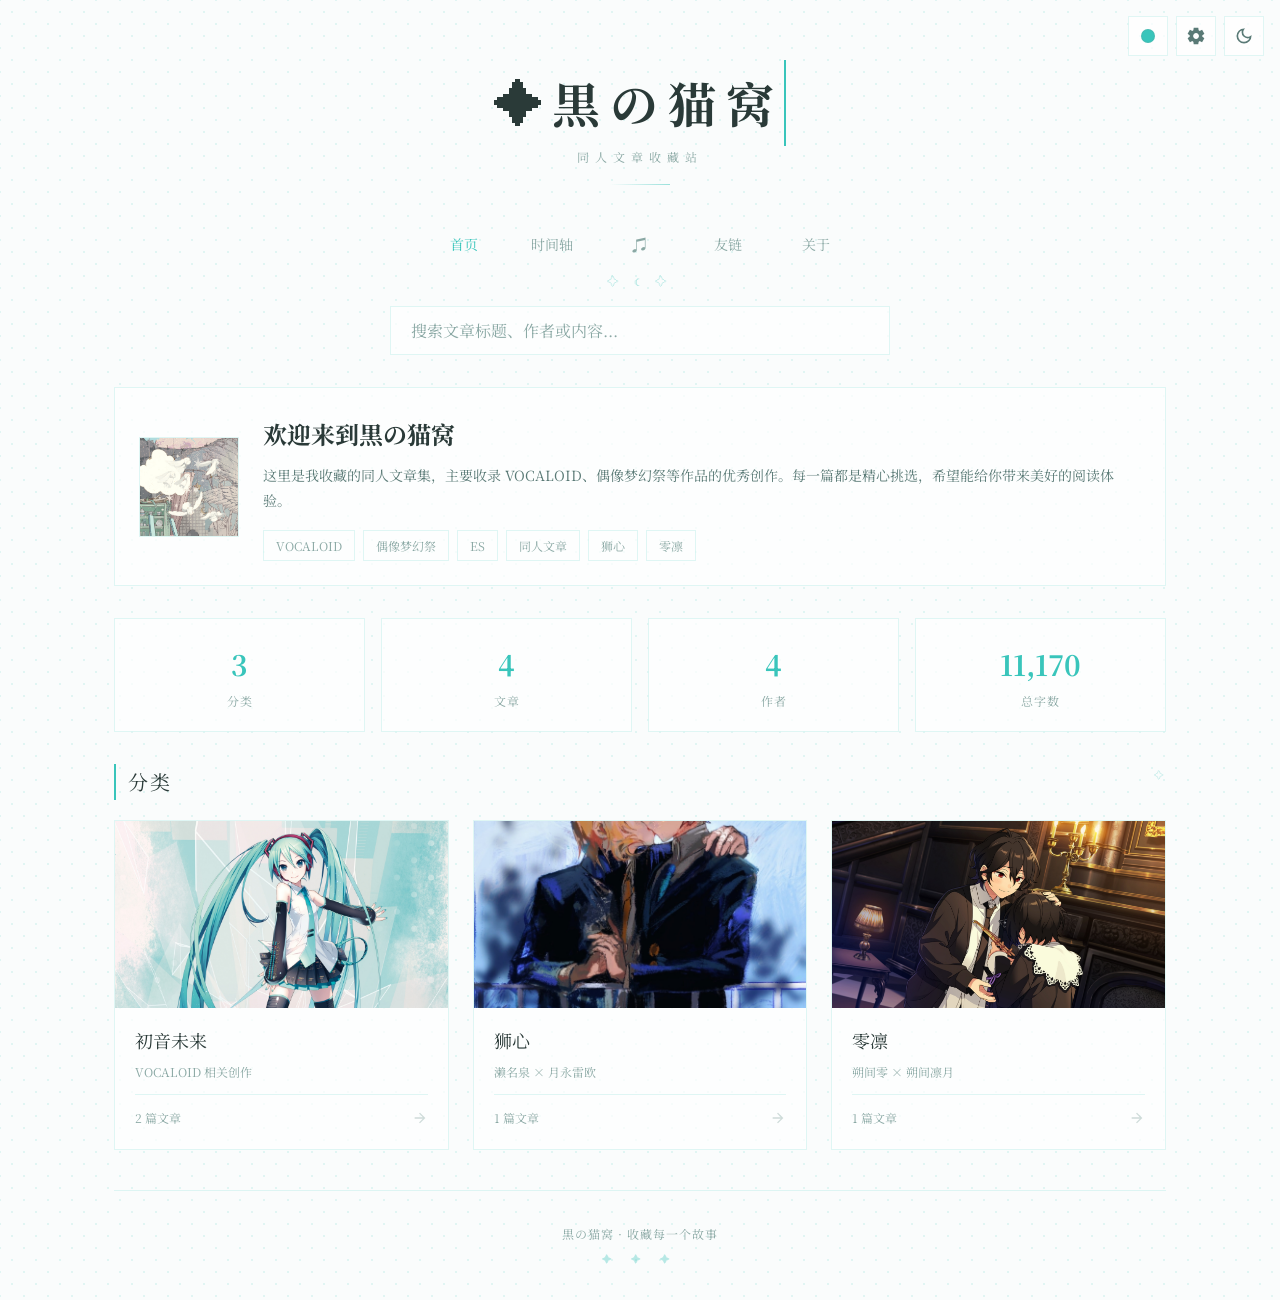
==== commit c8307d26: "项目文件夹整理与动效规范统一：图片统一移至 images/ 并修正全部引用（og:image、分类封面、data.json）；光标散落文件归入 cursors/backup，ANI 源文件随目录推送；" ====
--- a/index.html
+++ b/index.html
@@ -321,7 +321,7 @@
     <div class="stats-row" id="statsRow"><div class="stat-item visible" style="opacity: 1; transform: translateY(0px); transition: opacity 0.5s, transform 0.5s;"><div class="stat-number" data-target="6" data-format="0">6</div><div class="stat-label">分类</div></div><div class="stat-item visible" style="opacity: 1; transform: translateY(0px); transition: opacity 0.5s, transform 0.5s;"><div class="stat-number" data-target="6" data-format="0">6</div><div class="stat-label">文章</div></div><div class="stat-item visible" style="opacity: 1; transform: translateY(0px); transition: opacity 0.5s, transform 0.5s;"><div class="stat-number" data-target="6" data-format="0">6</div><div class="stat-label">作者</div></div><div class="stat-item visible" style="opacity: 1; transform: translateY(0px); transition: opacity 0.5s, transform 0.5s;"><div class="stat-number" data-target="40889" data-format="1">40,889</div><div class="stat-label">总字数</div></div></div>
 
     <div class="section-title">分类</div>
-    <div class="category-grid" id="categoryGrid"><div class="category-card" role="button" tabindex="0" aria-label="初音未来分类，2篇文章" style="opacity: 1; transform: translateY(0px); transition: opacity 0.5s, transform 0.5s;"><img src="miku.jpg" alt="初音未来分类封面" class="category-image"><div class="category-body">
+    <div class="category-grid" id="categoryGrid"><div class="category-card" role="button" tabindex="0" aria-label="初音未来分类，2篇文章" style="opacity: 1; transform: translateY(0px); transition: opacity 0.5s, transform 0.5s;"><img src="images/miku.jpg" alt="初音未来分类封面" class="category-image"><div class="category-body">
       <div class="category-name">初音未来</div>
       <div class="category-desc">VOCALOID 相关创作</div>
       <div class="category-footer">
@@ -349,7 +349,7 @@
         <span class="category-count">1 篇文章</span>
         <span class="category-arrow"><svg class="ms-icon" width="16" height="16" viewBox="0 -960 960 960" fill="currentColor" aria-hidden="true" focusable="false"><path d="M647-440H160v-80h487L423-744l57-56 320 320-320 320-57-56 224-224Z"/></svg></span>
       </div>
-    </div></div><div class="category-card" role="button" tabindex="0" aria-label="什三地球分类，0篇文章" style="opacity: 1; transform: translateY(0px); transition: opacity 0.5s, transform 0.5s;"><img src="vol13.jpg" alt="什三地球分类封面" class="category-image"><div class="category-body">
+    </div></div><div class="category-card" role="button" tabindex="0" aria-label="什三地球分类，0篇文章" style="opacity: 1; transform: translateY(0px); transition: opacity 0.5s, transform 0.5s;"><img src="images/vol13.jpg" alt="什三地球分类封面" class="category-image"><div class="category-body">
       <div class="category-name">什三地球</div>
       <div class="category-desc">炼谷什三 × 山本地球</div>
       <div class="category-footer">
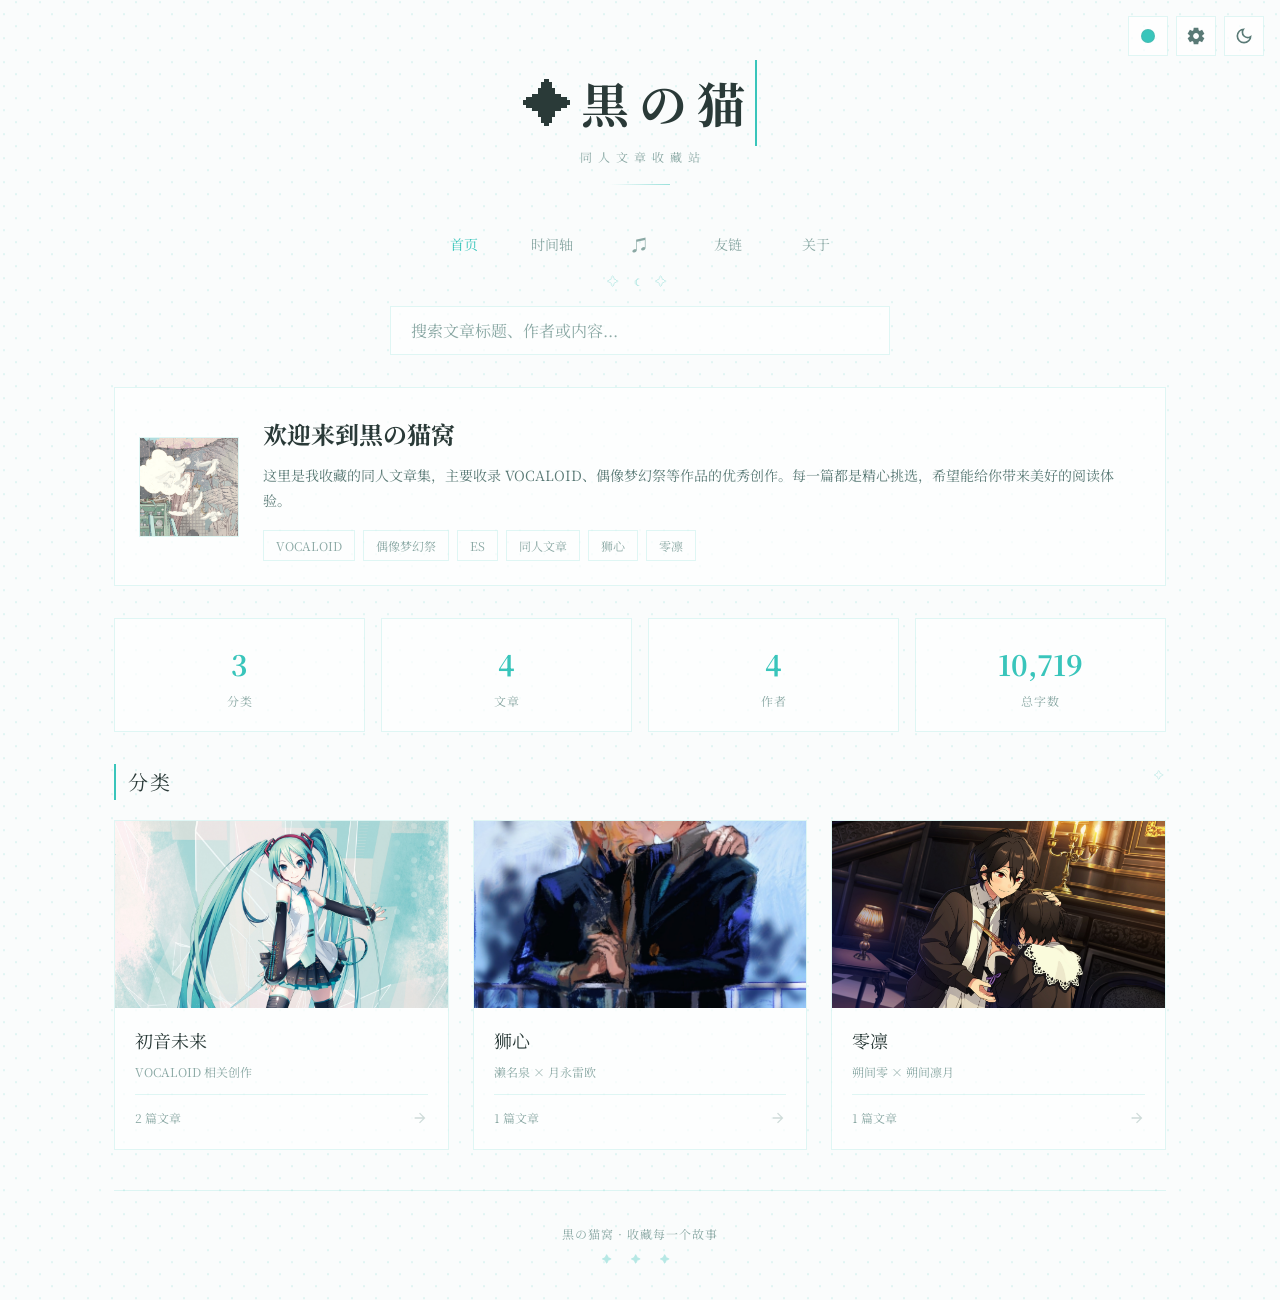
==== commit 04805f05: "删除阅读页"复制链接"按钮：移除 index.html 按钮与容器、app.js copyShareLink 函数、style.css reader-action-btn 相关样式" ====
--- a/index.html
+++ b/index.html
@@ -400,9 +400,6 @@
         <h2 class="reader-title" id="readerTitle"></h2>
         <p class="reader-meta" id="readerMeta"></p>
         <p class="reader-author" id="readerAuthor"></p>
-        <div class="reader-actions">
-      <button class="reader-action-btn" id="shareBtn" onclick="copyShareLink()">复制链接</button>
-        </div>
       </div>
       <div class="reader-settings">
         <div class="settings-header" onclick="toggleSettings()">
--- a/style.css
+++ b/style.css
@@ -1,5 +1,5 @@
-/* ===== LOCAL FONTS (按需加载，见 app.js loadFontFace) ===== */
-
+/* ===== LOCAL FONTS (按需加载，见 app.js loadFontFace) ===== */
+
 /* ===== GOTHIC SCROLLBAR ===== */
 ::-webkit-scrollbar { width: 6px; }
 ::-webkit-scrollbar-track { background: var(--bg-primary); }
@@ -441,6 +441,7 @@
   [contenteditable="true"] { cursor: var(--cursor-text); }
   .loading-overlay { cursor: var(--cursor-wait); }
 }
+
 html { scroll-behavior: smooth; }
 * { box-sizing: border-box; }
 body {
@@ -463,7 +464,8 @@
     radial-gradient(circle, var(--accent-primary) 1.5px, transparent 1.5px),
     radial-gradient(circle, var(--accent-primary) 1.5px, transparent 1.5px);
   background-size: 24px 24px;
-  background-position: 0 0, 12px 12px;
+  /* 百分比定位使棋盘相位以视口（即居中内容）为对称轴，两层相差 12px 保持棋盘错位 */
+  background-position: 50% 50%, calc(50% + 12px) calc(50% + 12px);
   pointer-events: none;
   z-index: -1;
   opacity: 0.06;
@@ -631,15 +633,15 @@
 }
 .scheme-option {
   display: flex; align-items: center; gap: 8px;
-  width: 100%; padding: var(--space-sm) var(--space-md);
-  background: transparent; border: none;
-  cursor: pointer; transition: var(--transition);
-  font-family: var(--font-serif); font-size: 0.75rem;
-  color: var(--text-secondary);
-  text-align: left;
-  border-radius: var(--radius-sm);
-}
-.scheme-option:hover { background: var(--accent-miku-glow); color: var(--text-primary); }
+  width: 100%; padding: var(--space-sm) var(--space-md);
+  background: transparent; border: none;
+  cursor: pointer; transition: var(--transition);
+  font-family: var(--font-serif); font-size: 0.75rem;
+  color: var(--text-secondary);
+  text-align: left;
+  border-radius: var(--radius-sm);
+}
+.scheme-option:hover { background: var(--accent-miku-glow); color: var(--text-primary); }
 .scheme-option.active { color: var(--accent-primary); font-weight: 700; }
 .scheme-dot {
   display: inline-block; width: 12px; height: 12px;
@@ -700,17 +702,17 @@
 /* Header - Gothic Cathedral Style */
 .site-header { text-align: center; padding: 60px 0 30px; position: relative; display: flex; flex-direction: column; align-items: center; }
 
-.site-title { font-family: var(--font-display); font-size: 3rem; color: var(--text-primary); letter-spacing: 10px; position: relative; display: flex; align-items: center; justify-content: center; font-weight: 700; }
-/* Kinetic Text - dynamic font-weight on hover */
-.site-title.kinetic-text span {
-  display: inline-block;
-  font-weight: 700;
-  transition: font-weight 0.3s ease, color 0.3s ease;
-  cursor: default;
-}
-.site-title.kinetic-text span:hover {
-  font-weight: 900;
-  color: var(--accent-primary);
+.site-title { font-family: var(--font-display); font-size: 3rem; color: var(--text-primary); letter-spacing: 10px; position: relative; display: flex; align-items: center; justify-content: center; font-weight: 700; }
+/* Kinetic Text - dynamic font-weight on hover */
+.site-title.kinetic-text span {
+  display: inline-block;
+  font-weight: 700;
+  transition: font-weight 0.3s ease, color 0.3s ease;
+  cursor: default;
+}
+.site-title.kinetic-text span:hover {
+  font-weight: 900;
+  color: var(--accent-primary);
 }
 .site-title .star-left, .site-title .star-right { position: absolute; top: 50%; transform: translateY(-50%); font-size: 0.625rem; color: var(--accent-primary); opacity: 0.5; animation: twinkle 2s ease-in-out infinite; }
 .site-title .star-left { left: -24px; animation-delay: 0s; }
@@ -719,7 +721,9 @@
   0%, 100% { opacity: 0.3; transform: translateY(-50%) scale(0.8); }
   50% { opacity: 0.8; transform: translateY(-50%) scale(1.2); }
 }
-.site-subtitle { font-size: 0.75rem; color: var(--text-muted); letter-spacing: 6px; text-transform: uppercase; display: block; text-align: center; margin-bottom: 0; }
+.site-subtitle { font-size: 0.75rem; color: var(--text-muted); letter-spacing: 6px; text-transform: uppercase; display: block; text-align: center; margin-bottom: 0; padding-left: 6px; }
+/* letter-spacing 会在末字符后产生尾部余量，导致整行视觉左偏；用负 margin / padding 补偿居中 */
+.site-title span:last-child { margin-right: -10px; }
 .site-divider {
   width: 60px; height: 1px;
   background: linear-gradient(90deg, transparent, var(--accent-primary), transparent);
@@ -777,7 +781,7 @@
 
 /* Page Sections */
 .page { display: none; opacity: 0; transform: translateY(20px) scale(0.98); outline: none !important; }
-/* transform:none — identity transform would hijack position:fixed dropdown portal */
+/* transform:none — identity transform would hijack position:fixed dropdown portal */
 .page.active { display: block; opacity: 1; transform: none; }
 
 /* View Transitions API - pure crossfade between pages */
@@ -1229,7 +1233,7 @@
 .novel-item:hover .novel-title { color: var(--accent-primary); }
 .novel-number { width: 36px; height: 36px; display: flex; align-items: center; justify-content: center; font-size: 0.875rem; color: var(--accent-primary); border: 1px solid var(--border-light); flex-shrink: 0; transition: var(--transition); border-radius: var(--radius-sm); }
 .novel-info { flex: 1; }
-.novel-title { font-size: 1.125rem; color: var(--text-primary); margin-top: 0; margin-bottom: var(--space-xs); font-weight: 500; transition: color 0.3s; line-height: 1.5; word-break: break-all; }
+.novel-title { font-size: 1.125rem; color: var(--text-primary); margin-top: 0; margin-bottom: var(--space-xs); font-weight: 500; transition: color 0.3s; line-height: 1.5; word-break: break-all; }
 .novel-author { font-size: 0.75rem; color: var(--accent-pink); margin-top: 0; margin-bottom: var(--space-xs); }
 .novel-meta { font-size: 0.75rem; color: var(--text-muted); display: flex; gap: 14px; flex-wrap: wrap; }
 .novel-tags { display: flex; gap: 6px; margin-top: var(--space-sm); flex-wrap: wrap; }
@@ -1265,44 +1269,6 @@
 .reader-title { font-family: var(--font-display); font-size: 1.5rem; color: var(--text-primary); margin-top: 0; margin-bottom: var(--gap-compact); line-height: 1.6; word-break: break-all; max-width: 100%; }
 .reader-meta { font-size: 0.75rem; color: var(--text-muted); margin-top: 0; }
 .reader-author { font-size: 0.875rem; color: var(--accent-pink); margin-top: var(--space-xs); }
-
-/* Reader action buttons */
-.reader-actions {
-  display: flex;
-  justify-content: center;
-  gap: var(--space-md);
-  margin-top: 0;
-  margin-bottom: var(--space-lg);
-  flex-wrap: wrap;
-}
-.reader-action-btn {
-  padding: 6px var(--space-base);
-  border: 1px solid var(--border-light);
-  background: var(--bg-card);
-  color: var(--text-muted);
-  font-family: var(--font-serif);
-  font-size: 0.75rem;
-  cursor: pointer;
-  transition: var(--transition);
-  border-radius: var(--radius-sm);
-  display: inline-flex;
-  align-items: center;
-  gap: 6px;
-}
-.reader-action-btn:hover {
-  border-color: var(--accent-primary);
-  color: var(--accent-primary);
-}
-.reader-action-btn.active {
-  background: var(--accent-primary);
-  color: white;
-  border-color: var(--accent-primary);
-}
-.reader-action-btn.copied {
-  background: var(--accent-primary);
-  color: white;
-  border-color: var(--accent-primary);
-}
 .heart-icon {
   display: inline-block;
   width: 12px;
@@ -1930,6 +1896,7 @@
 @media (max-width: 768px) {
   .app-container { padding: 0 16px; }
   .site-title { font-size: 2rem; letter-spacing: 5px; }
+  .site-title span:last-child { margin-right: -5px; }
   .theme-toggle, .admin-toggle, .color-scheme-toggle { top: 10px; width: 40px; height: 40px; font-size: 0.75rem; }
   .top-toolbar { top: 10px; right: 10px; gap: 4px; }
   .color-scheme-dropdown { flex-shrink: 0; }
@@ -1949,8 +1916,8 @@
   .nav-btn { padding: 6px 14px; font-size: 0.875rem; }
   .about-header-card { padding: 28px 20px; }
   .social-link { padding: 6px 12px; font-size: 0.75rem; }
-  .links-grid { grid-template-columns: 1fr; }
-
+  .links-grid { grid-template-columns: 1fr; }
+
   .back-to-top { bottom: 68px; }
 }
 
@@ -1997,19 +1964,20 @@
 
 @media (max-width: 480px) {
   .site-title { font-size: 1.75rem; letter-spacing: 3px; }
+  .site-title span:last-child { margin-right: -3px; }
   .search-container { margin-bottom: 25px; }
   .stats-row { grid-template-columns: 1fr; }
 }
 
-/* Cool Mode 点击粒子容器 */
-#_coolMode_effect {
-  overflow: hidden;
-  position: fixed;
-  inset: 0;
-  pointer-events: none;
-  z-index: 2147483647;
-}
-
+/* Cool Mode 点击粒子容器 */
+#_coolMode_effect {
+  overflow: hidden;
+  position: fixed;
+  inset: 0;
+  pointer-events: none;
+  z-index: 2147483647;
+}
+
 @media print {
   .nav-bar, .top-toolbar, .back-to-top { display: none !important; }
   .site-footer { padding-bottom: 0 !important; }
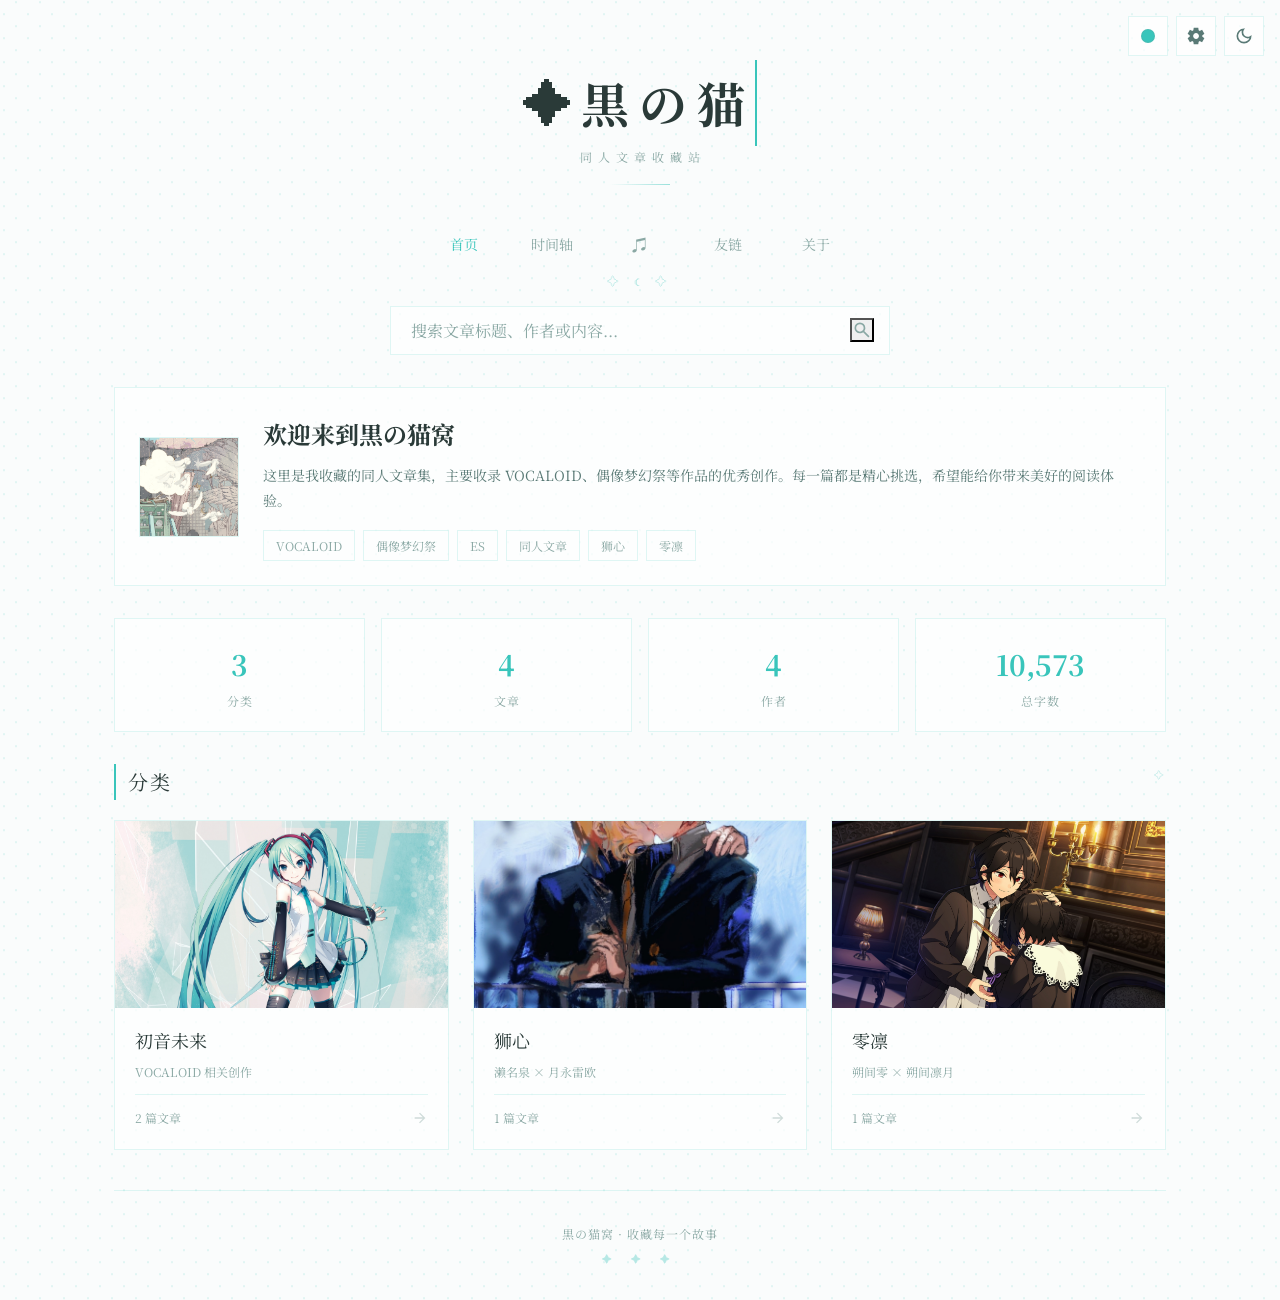
==== commit 839726ae: "fix: 修复排序翻页/返回网址/字数同步等问题，新增首页搜索按钮" ====
--- a/index.html
+++ b/index.html
@@ -148,7 +148,6 @@
           <input type="text" id="cfgFooterText" placeholder="页脚文字">
         </div>
       </div>
-      </div>
       <button class="admin-btn" onclick="saveSiteConfig()">保存站点设置</button>
     </div>
 
@@ -281,9 +280,8 @@
         <button class="admin-btn" onclick="addLink()">添加友链</button>
       </div>
     </div>
-
   </div>
-
+</div>
 
 <div class="app-container">
   <header class="site-header">
@@ -305,7 +303,7 @@
   <section class="page active" id="page-home" aria-label="首页">
     <div class="search-container">
       <input type="text" class="search-input" id="searchInput" placeholder="搜索文章标题、作者或内容..." aria-label="搜索文章">
-      <span class="search-icon" aria-hidden="true"></span>
+      <button type="button" class="search-icon" id="searchBtn" aria-label="搜索" onmousedown="event.preventDefault()" onclick="triggerSearch()"></button>
       <div class="search-results" id="searchResults"><div class="search-empty">没有找到匹配的内容</div></div>
     </div>
 
--- a/style.css
+++ b/style.css
@@ -583,7 +583,7 @@
   border-radius: var(--radius-sm);
   flex-shrink: 0;
 }
-.theme-toggle:hover { background: var(--accent-primary); color: white; border-color: var(--accent-primary); transform: scale(1.06); }
+.theme-toggle:hover { border-color: var(--accent-primary); color: var(--accent-primary); }
 
 /* Top Toolbar */
 .top-toolbar {
@@ -603,7 +603,7 @@
   border-radius: var(--radius-sm);
   flex-shrink: 0;
 }
-.color-scheme-toggle:hover { background: var(--accent-primary); color: white; border-color: var(--accent-primary); transform: scale(1.06); }
+.color-scheme-toggle:hover { border-color: var(--accent-primary); color: var(--accent-primary); }
 .scheme-current-dot {
   display: block; width: 14px; height: 14px;
   border-radius: 50%;
@@ -659,7 +659,7 @@
   border-radius: var(--radius-sm);
   flex-shrink: 0;
 }
-.admin-toggle:hover { background: var(--accent-primary); color: white; transform: scale(1.06); }
+.admin-toggle:hover { border-color: var(--accent-primary); color: var(--accent-primary); }
 .admin-toggle.active { background: var(--accent-primary); color: white; border-color: var(--accent-primary); }
 
 
@@ -691,8 +691,7 @@
   transform: translateY(0);
 }
 .back-to-top:hover {
-  background: var(--accent-primary);
-  color: white;
+  color: var(--accent-primary);
   border-color: var(--accent-primary);
 }
 
@@ -950,7 +949,7 @@
 
 /* Social link hover bounce */
 .social-link { transition: transform 0.3s cubic-bezier(0.34, 1.56, 0.64, 1), color 0.3s ease, border-color 0.3s ease; }
-.social-link:hover { transform: translateY(-3px); }
+.social-link:hover { transform: translateY(-2px); }
 
 /* Tag hover color fill */
 .novel-tag:nth-child(even) {
@@ -1031,9 +1030,6 @@
 }
 
 /* Search input focus glow */
-.search-input:focus {
-  box-shadow: 0 0 0 3px color-mix(in srgb, var(--accent-primary) 15%, transparent);
-}
 
 /* ===== END NEW ANIMATIONS ===== */
 
@@ -1066,7 +1062,7 @@
   font-size: 1rem; transition: var(--transition);
   border-radius: var(--radius-sm);
 }
-.search-input:focus { outline: none; border-color: var(--accent-primary); box-shadow: 0 2px 12px var(--accent-miku-glow); }
+.search-input:focus { outline: none; border-color: var(--accent-primary); box-shadow: 0 2px 12px color-mix(in srgb, var(--accent-primary) 20%, transparent); }
 .search-input::placeholder { color: var(--text-muted); }
 .search-icon { position: absolute; right: 16px; top: 50%; transform: translateY(-50%); color: var(--text-muted); display: flex; align-items: center; justify-content: center; pointer-events: none; }
 
@@ -1107,7 +1103,7 @@
 .hero-content p { color: var(--text-secondary); font-size: 0.875rem; line-height: 1.8; margin-top: 0; margin-bottom: var(--space-base); }
 .hero-tags { display: flex; flex-wrap: wrap; gap: var(--gap-compact); }
 .hero-tag { padding: 4px 12px; border: 1px solid var(--border-light); font-size: 0.75rem; color: var(--text-muted); transition: var(--transition); border-radius: var(--radius-sm); }
-.hero-tag:hover { border-color: var(--accent-primary); color: var(--accent-primary); }
+.hero-tag:hover { border-color: var(--border-hover); }
 
 /* Stats Row */
 .stats-row { display: grid; grid-template-columns: repeat(4, 1fr); gap: var(--space-base); margin-bottom: var(--space-2xl); }
@@ -1178,7 +1174,9 @@
   background: var(--bg-card); border: 1px solid var(--border-light);
   padding: var(--space-lg); margin-top: 0; margin-bottom: var(--space-lg);
   border-radius: var(--radius-sm);
-}
+  transition: var(--transition);
+}
+.sidebar-widget:hover { border-color: var(--border-hover); }
 .sidebar-widget h4 {
   font-family: var(--font-display); font-size: 1rem; color: var(--text-primary);
   margin-top: 0; margin-bottom: var(--space-md); padding-bottom: var(--space-sm); border-bottom: 1px solid var(--border-light);
@@ -1341,9 +1339,11 @@
 }
 
 /* Reader Settings */
-.reader-settings { background: var(--bg-card); border: 1px solid var(--border-light); margin-top: 0; margin-bottom: var(--space-lg); border-radius: var(--radius-sm); }
+.reader-settings { background: var(--bg-card); border: 1px solid var(--border-light); margin-top: 0; margin-bottom: var(--space-lg); border-radius: var(--radius-sm); transition: var(--transition); }
+.reader-settings:hover { border-color: var(--accent-primary); }
 .settings-header { padding: var(--space-md) var(--space-base); display: flex; justify-content: space-between; align-items: center; cursor: pointer; transition: var(--transition); }
-.settings-header:hover { background: rgba(122, 158, 138, 0.03); }
+.settings-header:hover .settings-title,
+.settings-header:hover .settings-toggle { color: var(--accent-primary); }
 .settings-title { font-size: 0.875rem; color: var(--text-muted); }
 .settings-toggle { color: var(--text-muted); font-size: 0.75rem; transition: transform 0.3s; }
 .settings-panel {
@@ -1542,6 +1542,8 @@
 .reader-nav { display: flex; justify-content: space-between; align-items: center; margin-top: var(--space-xl); padding-top: var(--space-lg); border-top: 1px solid var(--border-light); page-break-inside: avoid; break-inside: avoid; }
 .reader-nav-btn { padding: var(--space-sm) var(--space-xl); border: 1px solid var(--border-light); background: var(--bg-card); color: var(--text-secondary); font-family: var(--font-serif); font-size: 0.875rem; cursor: pointer; transition: var(--transition); letter-spacing: 0.5px; border-radius: var(--radius-sm); display: inline-flex; align-items: center; justify-content: center; gap: 6px; }
 .reader-nav-btn:hover { background: var(--accent-primary); color: white; border-color: var(--accent-primary); }
+/* 箭头图标视觉偏高，向下微调与文字居中对齐 */
+.reader-nav-btn svg { transform: translateY(1px); }
 
 /* ===== Admin Panel - Floating Drawer Style ===== */
 .admin-drawer {
@@ -1674,8 +1676,9 @@
   border-radius: var(--radius-sm);
 }
 .link-card:hover {
-  border-color: var(--border-hover);
-  background: var(--bg-card-hover);
+  transform: translateY(-2px);
+  border-color: var(--accent-primary);
+  box-shadow: 0 4px 20px var(--accent-miku-glow);
 }
 .link-card .link-icon { font-size: 2rem; margin-top: 0; margin-bottom: var(--space-sm); }
 .link-card h4 { font-family: var(--font-display); font-size: 1rem; color: var(--text-primary); margin-top: 0; margin-bottom: 6px; }
@@ -1692,7 +1695,9 @@
   padding: var(--space-2xl); text-align: center; margin-top: 0; margin-bottom: var(--space-xl);
   position: relative;
   border-radius: var(--radius-sm);
-}
+  transition: var(--transition);
+}
+.about-header-card:hover { border-color: var(--border-hover); }
 .about-header-card .about-avatar {
   width: 100px; height: 100px; margin: 0 auto var(--space-lg);
   object-fit: cover;
@@ -1712,7 +1717,7 @@
   font-size: 0.75rem; text-decoration: none; transition: var(--transition);
   border-radius: var(--radius-sm);
 }
-.social-link:hover { border-color: var(--accent-primary); color: var(--accent-primary); transform: translateY(-2px); }
+.social-link:hover { border-color: var(--accent-primary); color: var(--accent-primary); transform: translateY(-2px); box-shadow: 0 4px 20px var(--accent-miku-glow); }
 .social-link .social-icon { font-size: 1rem; }
 
 /* Interest Cards */
@@ -1737,6 +1742,8 @@
 /* Back Button */
 .back-btn { display: inline-flex; align-items: center; gap: 6px; padding: var(--space-sm) var(--space-lg); margin-top: 0; margin-bottom: var(--space-md); border: 1px solid var(--border-light); background: var(--bg-card); color: var(--text-secondary); font-family: var(--font-serif); font-size: 0.75rem; cursor: pointer; transition: var(--transition); border-radius: var(--radius-sm); }
 .back-btn:hover { background: var(--accent-primary); color: white; border-color: var(--accent-primary); }
+/* 箭头图标视觉偏高，向下微调与文字居中对齐 */
+.back-btn svg { transform: translateY(1px); }
 
 /* Footer with rose divider */
 .site-footer {
